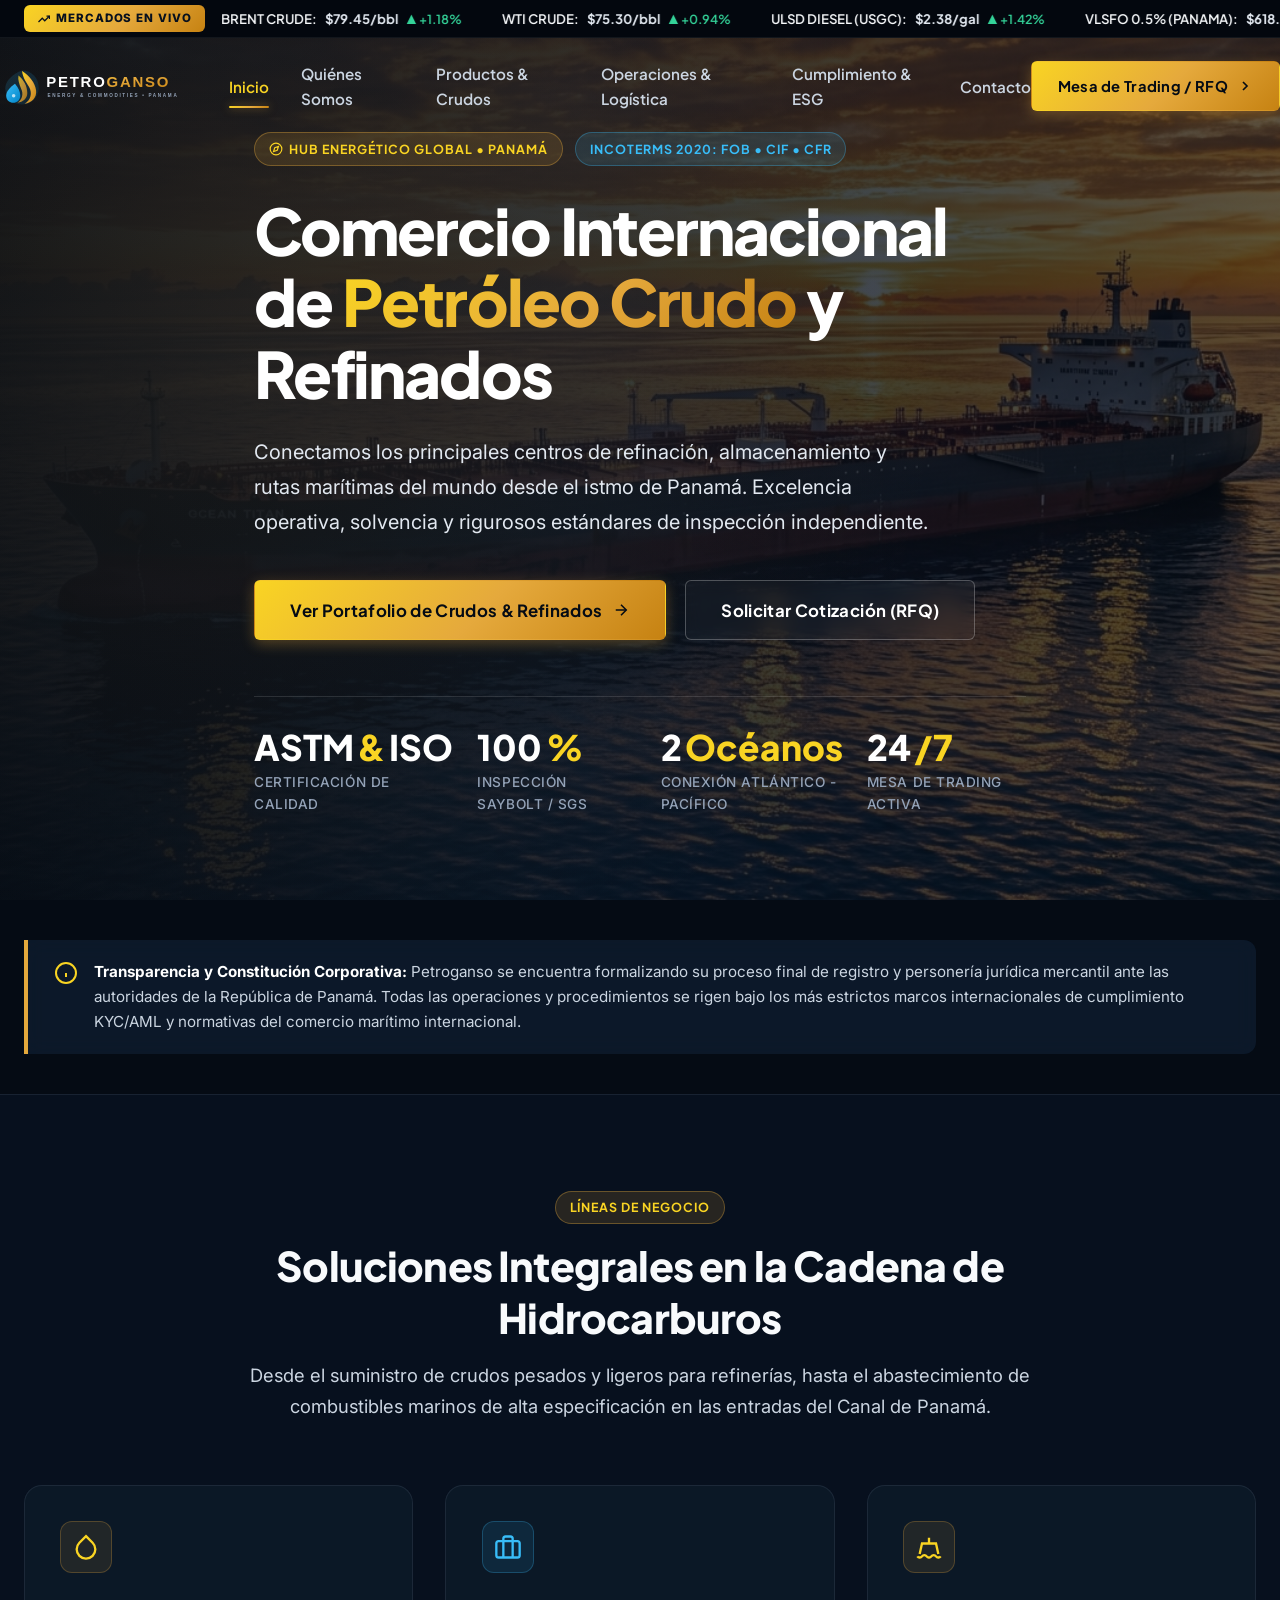
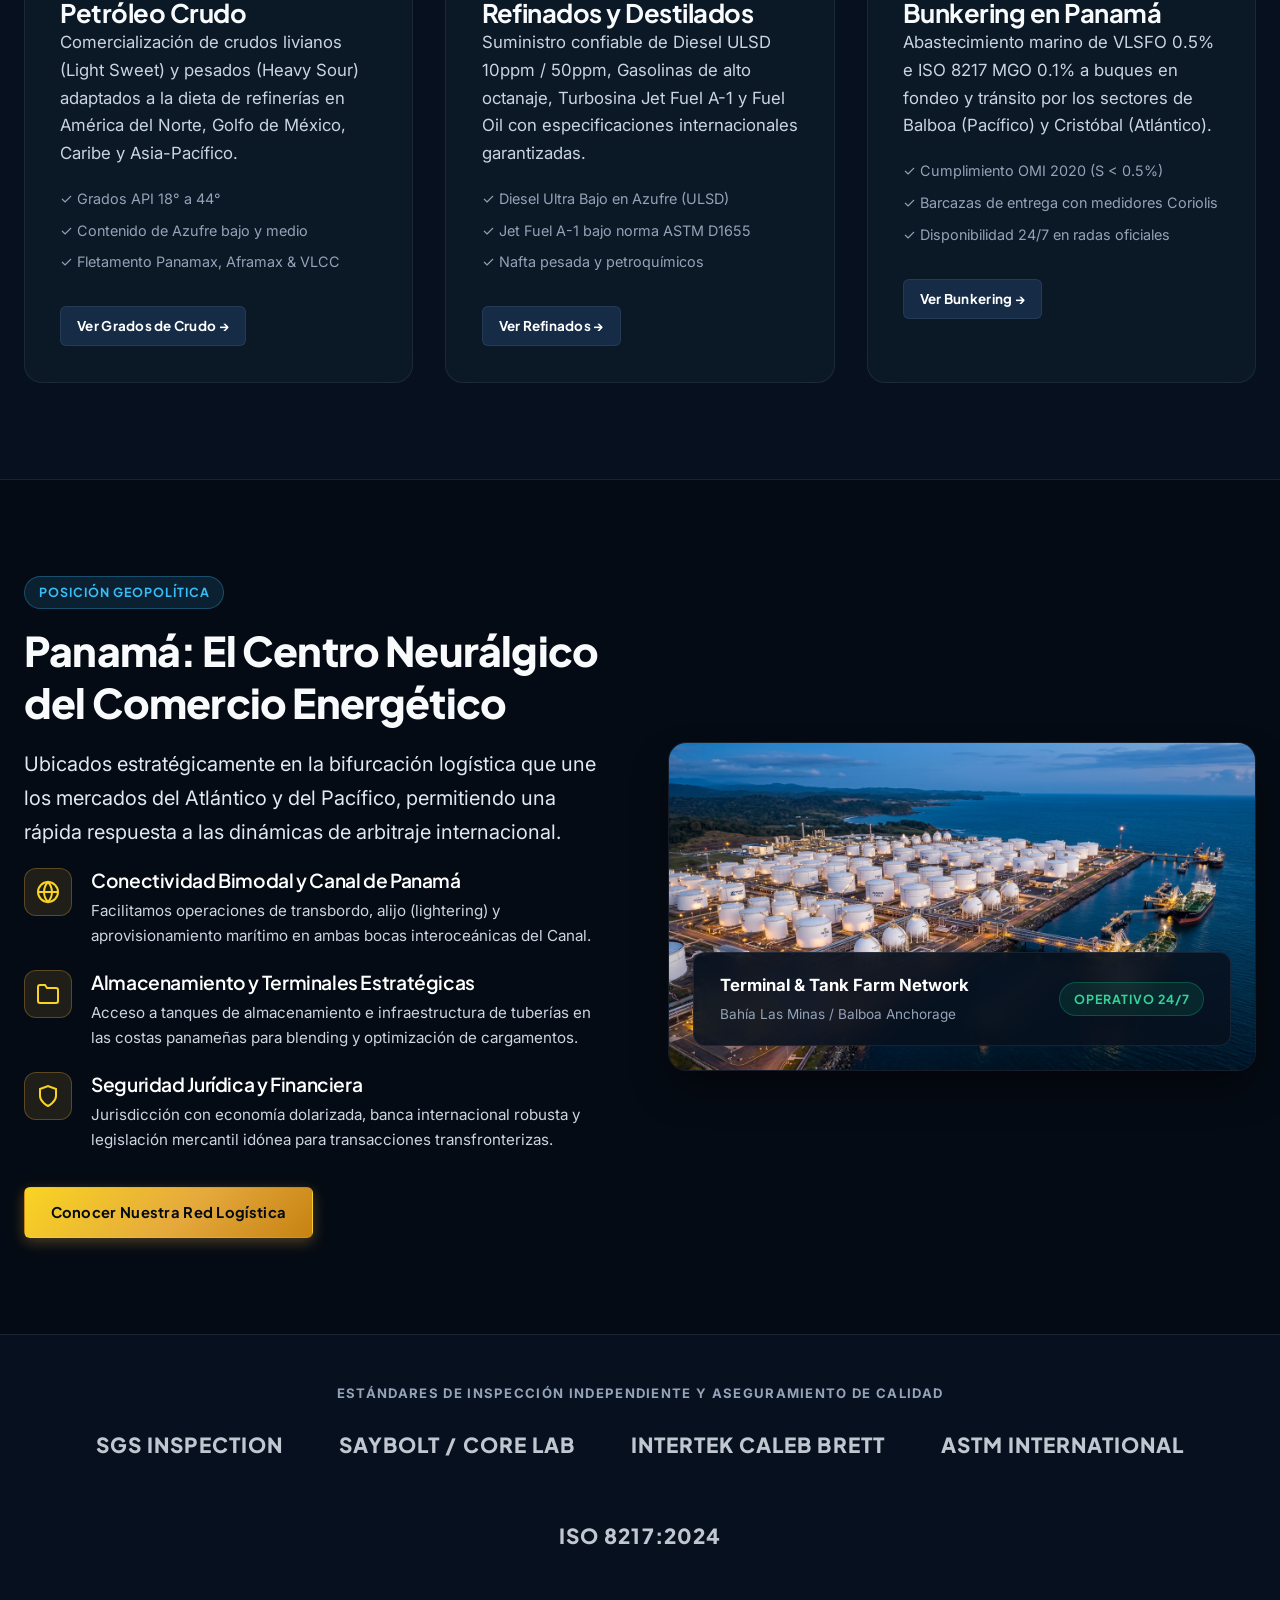
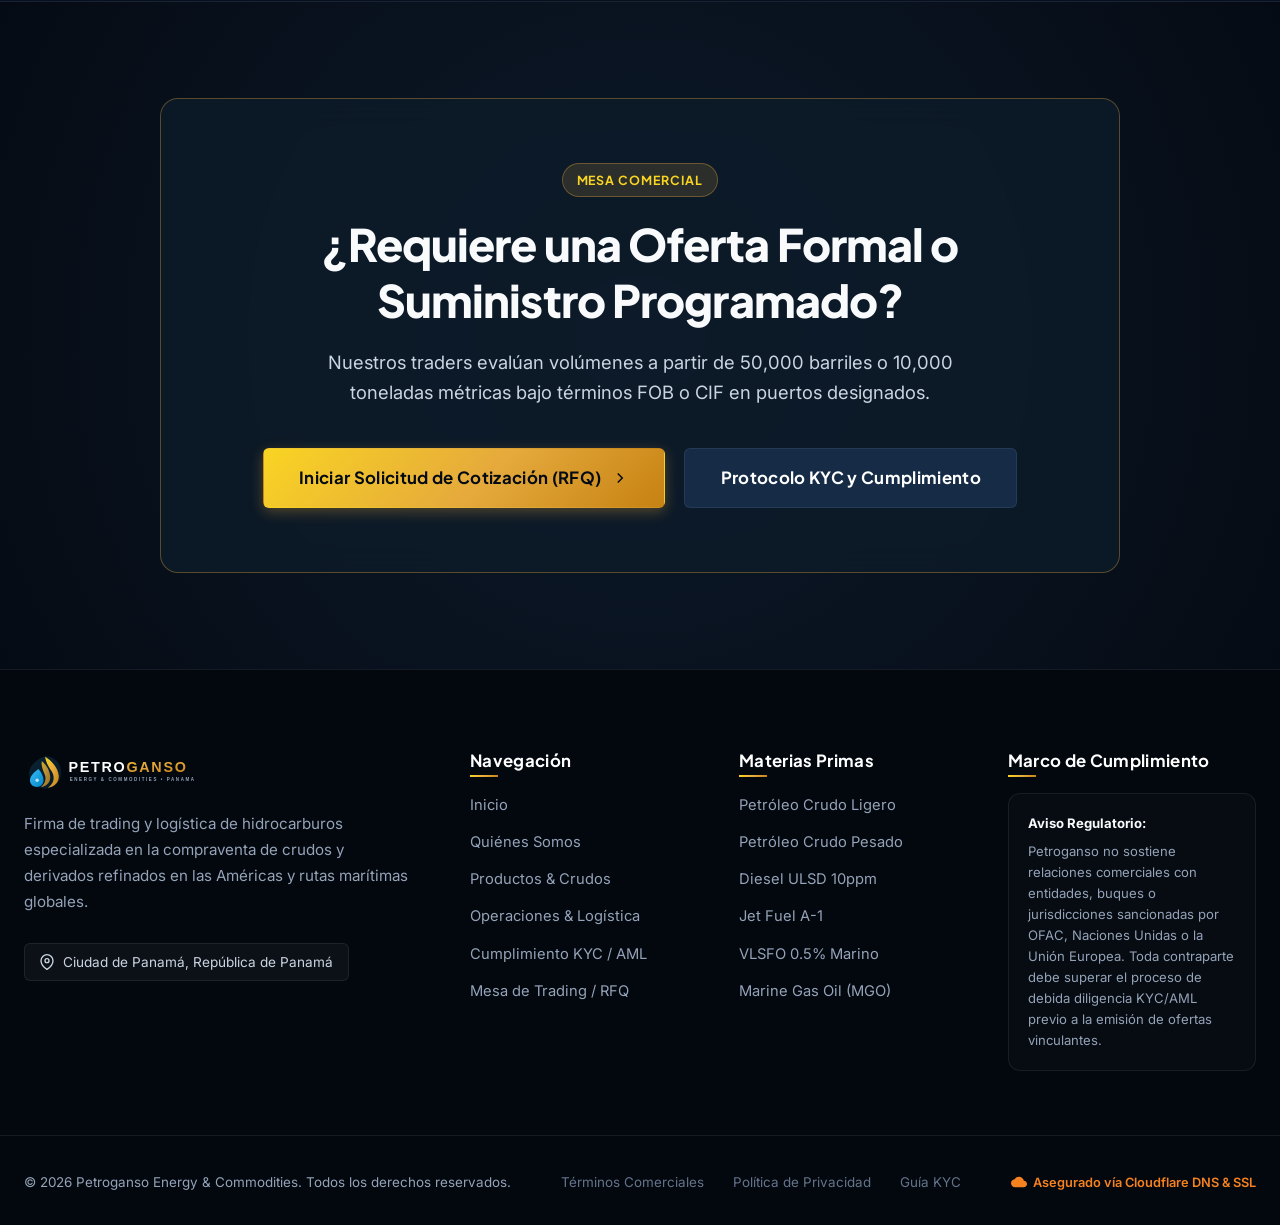
==== index.html @ b5b868a1 "initial commit" ====
<!DOCTYPE html>
<html lang="es">
<head>
  <meta charset="UTF-8">
  <meta name="viewport" content="width=device-width, initial-scale=1.0">
  <title>Petroganso | Comercialización de Crudo y Derivados del Petróleo • Panamá</title>
  <meta name="description" content="Petroganso es una firma de comercio y logística de hidrocarburos con sede en Ciudad de Panamá. Compra y venta de petróleo crudo, combustibles refinados y servicios de bunkering marítimo.">
  <link rel="icon" type="image/svg+xml" href="assets/images/favicon.svg">

  <!-- Core & Page Stylesheets -->
  <link rel="stylesheet" href="css/style.css">
  <link rel="stylesheet" href="css/pages.css">
</head>
<body>

  <!-- =========================================================================
       HEADER & NAVIGATION
       ========================================================================= -->
  <div class="header-wrapper">
    <!-- Live Financial / Energy Ticker Bar -->
    <div class="ticker-bar" aria-label="Indicadores de Mercado Energético">
      <div class="container ticker-wrap">
        <div class="ticker-label">
          <svg width="12" height="12" viewBox="0 0 24 24" fill="none" stroke="currentColor" stroke-width="2.5"><polyline points="23 6 13.5 15.5 8.5 10.5 1 18"></polyline><polyline points="17 6 23 6 23 12"></polyline></svg>
          MERCADOS EN VIVO
        </div>
        <div class="ticker-scroll">
          <!-- Dynamic JavaScript ticker items -->
        </div>
      </div>
    </div>

    <!-- Main Navigation Bar -->
    <header class="navbar container">
      <a href="index.html" class="brand-logo" aria-label="Petroganso Inicio">
        <img src="assets/images/logo.svg" alt="Petroganso Energy & Commodities" width="220" height="42">
      </a>

      <nav class="nav-menu" id="navMenu" aria-label="Navegación principal">
        <a href="index.html" class="nav-link active">Inicio</a>
        <a href="nosotros.html" class="nav-link">Quiénes Somos</a>
        <a href="productos.html" class="nav-link">Productos &amp; Crudos</a>
        <a href="operaciones.html" class="nav-link">Operaciones &amp; Logística</a>
        <a href="cumplimiento.html" class="nav-link">Cumplimiento &amp; ESG</a>
        <a href="contacto.html" class="nav-link">Contacto</a>
        <div class="mobile-cta" style="display:none;">
          <a href="contacto.html" class="btn btn-primary" style="width:100%;">Mesa de Trading / RFQ</a>
        </div>
      </nav>

      <div class="nav-actions">
        <a href="contacto.html" class="btn btn-primary" id="btnHeaderRfq">
          <span>Mesa de Trading / RFQ</span>
          <svg width="16" height="16" viewBox="0 0 24 24" fill="none" stroke="currentColor" stroke-width="2.5"><polyline points="9 18 15 12 9 6"></polyline></svg>
        </a>
      </div>

      <button class="mobile-toggle" id="mobileMenuToggle" aria-label="Abrir menú" aria-expanded="false">
        <svg viewBox="0 0 24 24" fill="none" stroke="currentColor" stroke-width="2"><line x1="3" y1="12" x2="21" y2="12"></line><line x1="3" y1="6" x2="21" y2="6"></line><line x1="3" y1="18" x2="21" y2="18"></line></svg>
      </button>
    </header>
  </div>

  <!-- =========================================================================
       HERO SECTION
       ========================================================================= -->
  <section class="hero-home" id="heroHome">
    <div class="hero-bg"></div>
    <div class="hero-overlay"></div>
    <div class="hero-overlay-radial"></div>

    <div class="container hero-content">
      <div class="hero-badge-wrap">
        <span class="badge badge-gold">
          <svg width="14" height="14" viewBox="0 0 24 24" fill="none" stroke="currentColor" stroke-width="2"><circle cx="12" cy="12" r="10"></circle><polygon points="16.24 7.76 14.12 14.12 7.76 16.24 9.88 9.88 16.24 7.76"></polygon></svg>
          Hub Energético Global • Panamá
        </span>
        <span class="badge badge-blue">Incoterms 2020: FOB • CIF • CFR</span>
      </div>

      <h1 class="hero-title">
        Comercio Internacional de <span class="text-gold">Petróleo Crudo</span> y Refinados
      </h1>

      <p class="hero-lead">
        Conectamos los principales centros de refinación, almacenamiento y rutas marítimas del mundo desde el istmo de Panamá. Excelencia operativa, solvencia y rigurosos estándares de inspección independiente.
      </p>

      <div class="hero-cta-group">
        <a href="productos.html" class="btn btn-primary btn-lg" id="btnExploreProducts">
          <span>Ver Portafolio de Crudos &amp; Refinados</span>
          <svg width="18" height="18" viewBox="0 0 24 24" fill="none" stroke="currentColor" stroke-width="2"><line x1="5" y1="12" x2="19" y2="12"></line><polyline points="12 5 19 12 12 19"></polyline></svg>
        </a>
        <a href="contacto.html" class="btn btn-outline btn-lg" id="btnOpenRfq">
          <span>Solicitar Cotización (RFQ)</span>
        </a>
      </div>

      <!-- Institutional Metrics -->
      <div class="hero-stats">
        <div class="stat-item">
          <div class="stat-number">ASTM <span class="accent">&amp;</span> ISO</div>
          <div class="stat-label">Certificación de Calidad</div>
        </div>
        <div class="stat-item">
          <div class="stat-number">100<span class="accent">%</span></div>
          <div class="stat-label">Inspección Saybolt / SGS</div>
        </div>
        <div class="stat-item">
          <div class="stat-number">2 <span class="accent">Océanos</span></div>
          <div class="stat-label">Conexión Atlántico - Pacífico</div>
        </div>
        <div class="stat-item">
          <div class="stat-number">24<span class="accent">/7</span></div>
          <div class="stat-label">Mesa de Trading Activa</div>
        </div>
      </div>
    </div>
  </section>

  <!-- =========================================================================
       CORPORATE CONSTITUTION STATUS NOTICE
       ========================================================================= -->
  <div class="container">
    <div class="notice-box" role="status">
      <svg viewBox="0 0 24 24" fill="none" stroke="currentColor" stroke-width="2"><circle cx="12" cy="12" r="10"></circle><line x1="12" y1="16" x2="12" y2="12"></line><line x1="12" y1="8" x2="12.01" y2="8"></line></svg>
      <div>
        <p><strong>Transparencia y Constitución Corporativa:</strong> Petroganso se encuentra formalizando su proceso final de registro y personería jurídica mercantil ante las autoridades de la República de Panamá. Todas las operaciones y procedimientos se rigen bajo los más estrictos marcos internacionales de cumplimiento KYC/AML y normativas del comercio marítimo internacional.</p>
      </div>
    </div>
  </div>

  <!-- =========================================================================
       CORE TRADING PILLARS
       ========================================================================= -->
  <section class="section section-darker" id="pilares">
    <div class="container">
      <div class="section-header">
        <span class="badge badge-gold">Líneas de Negocio</span>
        <h2>Soluciones Integrales en la Cadena de Hidrocarburos</h2>
        <p>Desde el suministro de crudos pesados y ligeros para refinerías, hasta el abastecimiento de combustibles marinos de alta especificación en las entradas del Canal de Panamá.</p>
      </div>

      <div class="grid-3">
        <!-- Card 1 -->
        <div class="glass-card">
          <div class="product-icon-wrap gold" style="margin-bottom:1.5rem;">
            <svg width="28" height="28" viewBox="0 0 24 24" fill="none" stroke="currentColor" stroke-width="2"><path d="M12 2.69l5.66 5.66a8 8 0 1 1-11.31 0z"></path></svg>
          </div>
          <h3>Petróleo Crudo</h3>
          <p>Comercialización de crudos livianos (Light Sweet) y pesados (Heavy Sour) adaptados a la dieta de refinerías en América del Norte, Golfo de México, Caribe y Asia-Pacífico.</p>
          <ul style="margin: 1.2rem 0; font-size:0.9rem; color:var(--text-muted); display:flex; flex-direction:column; gap:0.5rem;">
            <li>✓ Grados API 18° a 44°</li>
            <li>✓ Contenido de Azufre bajo y medio</li>
            <li>✓ Fletamento Panamax, Aframax &amp; VLCC</li>
          </ul>
          <a href="productos.html#crudo" class="btn btn-secondary btn-sm" style="margin-top:0.8rem;">Ver Grados de Crudo →</a>
        </div>

        <!-- Card 2 -->
        <div class="glass-card">
          <div class="product-icon-wrap" style="margin-bottom:1.5rem;">
            <svg width="28" height="28" viewBox="0 0 24 24" fill="none" stroke="currentColor" stroke-width="2"><rect x="2" y="7" width="20" height="14" rx="2" ry="2"></rect><path d="M16 21V5a2 2 0 0 0-2-2h-4a2 2 0 0 0-2 2v16"></path></svg>
          </div>
          <h3>Refinados y Destilados</h3>
          <p>Suministro confiable de Diesel ULSD 10ppm / 50ppm, Gasolinas de alto octanaje, Turbosina Jet Fuel A-1 y Fuel Oil con especificaciones internacionales garantizadas.</p>
          <ul style="margin: 1.2rem 0; font-size:0.9rem; color:var(--text-muted); display:flex; flex-direction:column; gap:0.5rem;">
            <li>✓ Diesel Ultra Bajo en Azufre (ULSD)</li>
            <li>✓ Jet Fuel A-1 bajo norma ASTM D1655</li>
            <li>✓ Nafta pesada y petroquímicos</li>
          </ul>
          <a href="productos.html#refinados" class="btn btn-secondary btn-sm" style="margin-top:0.8rem;">Ver Refinados →</a>
        </div>

        <!-- Card 3 -->
        <div class="glass-card">
          <div class="product-icon-wrap gold" style="margin-bottom:1.5rem;">
            <svg width="28" height="28" viewBox="0 0 24 24" fill="none" stroke="currentColor" stroke-width="2"><path d="M2 20a2.4 2.4 0 0 0 2 1 2.4 2.4 0 0 0 2-1 2.4 2.4 0 0 1 2-1 2.4 2.4 0 0 1 2 1 2.4 2.4 0 0 0 2 1 2.4 2.4 0 0 0 2-1 2.4 2.4 0 0 1 2-1 2.4 2.4 0 0 1 2 1 2.4 2.4 0 0 0 2 1 2.4 2.4 0 0 0 2-1"></path><path d="M4 18l2-9h12l2 9"></path><path d="M12 4v5"></path></svg>
          </div>
          <h3>Bunkering en Panamá</h3>
          <p>Abastecimiento marino de VLSFO 0.5% e ISO 8217 MGO 0.1% a buques en fondeo y tránsito por los sectores de Balboa (Pacífico) y Cristóbal (Atlántico).</p>
          <ul style="margin: 1.2rem 0; font-size:0.9rem; color:var(--text-muted); display:flex; flex-direction:column; gap:0.5rem;">
            <li>✓ Cumplimiento OMI 2020 (S &lt; 0.5%)</li>
            <li>✓ Barcazas de entrega con medidores Coriolis</li>
            <li>✓ Disponibilidad 24/7 en radas oficiales</li>
          </ul>
          <a href="productos.html#bunkering" class="btn btn-secondary btn-sm" style="margin-top:0.8rem;">Ver Bunkering →</a>
        </div>
      </div>
    </div>
  </section>

  <!-- =========================================================================
       STRATEGIC PANAMA HUB SECTION
       ========================================================================= -->
  <section class="section" id="hub-panama">
    <div class="container">
      <div class="grid-2" style="align-items:center; gap:3.5rem;">
        <div>
          <span class="badge badge-blue">Posición Geopolítica</span>
          <h2 style="margin: 1rem 0 1.2rem 0;">Panamá: El Centro Neurálgico del Comercio Energético</h2>
          <p class="lead">
            Ubicados estratégicamente en la bifurcación logística que une los mercados del Atlántico y del Pacífico, permitiendo una rápida respuesta a las dinámicas de arbitraje internacional.
          </p>

          <div class="hub-points">
            <div class="hub-point">
              <div class="hub-point-icon">
                <svg viewBox="0 0 24 24" fill="none" stroke="currentColor" stroke-width="2"><circle cx="12" cy="12" r="10"></circle><line x1="2" y1="12" x2="22" y2="12"></line><path d="M12 2a15.3 15.3 0 0 1 4 10 15.3 15.3 0 0 1-4 10 15.3 15.3 0 0 1-4-10 15.3 15.3 0 0 1 4-10z"></path></svg>
              </div>
              <div class="hub-point-text">
                <h4>Conectividad Bimodal y Canal de Panamá</h4>
                <p>Facilitamos operaciones de transbordo, alijo (lightering) y aprovisionamiento marítimo en ambas bocas interoceánicas del Canal.</p>
              </div>
            </div>

            <div class="hub-point">
              <div class="hub-point-icon">
                <svg viewBox="0 0 24 24" fill="none" stroke="currentColor" stroke-width="2"><path d="M22 19a2 2 0 0 1-2 2H4a2 2 0 0 1-2-2V5a2 2 0 0 1 2-2h5l2 3h9a2 2 0 0 1 2 2z"></path></svg>
              </div>
              <div class="hub-point-text">
                <h4>Almacenamiento y Terminales Estratégicas</h4>
                <p>Acceso a tanques de almacenamiento e infraestructura de tuberías en las costas panameñas para blending y optimización de cargamentos.</p>
              </div>
            </div>

            <div class="hub-point">
              <div class="hub-point-icon">
                <svg viewBox="0 0 24 24" fill="none" stroke="currentColor" stroke-width="2"><path d="M12 22s8-4 8-10V5l-8-3-8 3v7c0 6 8 10 8 10z"></path></svg>
              </div>
              <div class="hub-point-text">
                <h4>Seguridad Jurídica y Financiera</h4>
                <p>Jurisdicción con economía dolarizada, banca internacional robusta y legislación mercantil idónea para transacciones transfronterizas.</p>
              </div>
            </div>
          </div>

          <div style="margin-top: 2.2rem;">
            <a href="operaciones.html" class="btn btn-primary">Conocer Nuestra Red Logística</a>
          </div>
        </div>

        <!-- Visual Image Card -->
        <div class="hub-visual-card">
          <img src="assets/images/panama-terminal.jpg" alt="Terminal de almacenamiento de hidrocarburos en Panamá" width="600" height="400" loading="lazy">
          <div class="hub-badge-float">
            <div style="display:flex; justify-content:space-between; align-items:center;">
              <div>
                <strong style="color:#FFFFFF; font-size:1.05rem; display:block;">Terminal &amp; Tank Farm Network</strong>
                <span style="font-size:0.85rem; color:var(--text-muted);">Bahía Las Minas / Balboa Anchorage</span>
              </div>
              <span class="badge badge-emerald">Operativo 24/7</span>
            </div>
          </div>
        </div>
      </div>
    </div>
  </section>

  <!-- =========================================================================
       QUALITY & INSPECTION STANDARDS STRIP
       ========================================================================= -->
  <section class="section-darker" style="padding: 3rem 0;">
    <div class="container" style="text-align:center;">
      <span style="font-size:0.82rem; text-transform:uppercase; letter-spacing:0.1em; color:var(--text-muted); font-weight:700; display:block; margin-bottom:1.5rem;">
        ESTÁNDARES DE INSPECCIÓN INDEPENDIENTE Y ASEGURAMIENTO DE CALIDAD
      </span>
      <div style="display:flex; align-items:center; justify-content:center; gap:3.5rem; flex-wrap:wrap; opacity:0.85;">
        <span style="font-family:var(--font-heading); font-size:1.3rem; font-weight:800; color:#E2E8F0; letter-spacing:0.05em;">SGS INSPECTION</span>
        <span style="font-family:var(--font-heading); font-size:1.3rem; font-weight:800; color:#E2E8F0; letter-spacing:0.05em;">SAYBOLT / CORE LAB</span>
        <span style="font-family:var(--font-heading); font-size:1.3rem; font-weight:800; color:#E2E8F0; letter-spacing:0.05em;">INTERTEK CALEB BRETT</span>
        <span style="font-family:var(--font-heading); font-size:1.3rem; font-weight:800; color:#E2E8F0; letter-spacing:0.05em;">ASTM INTERNATIONAL</span>
        <span style="font-family:var(--font-heading); font-size:1.3rem; font-weight:800; color:#E2E8F0; letter-spacing:0.05em;">ISO 8217:2024</span>
      </div>
    </div>
  </section>

  <!-- =========================================================================
       CALL TO ACTION BANNER
       ========================================================================= -->
  <section class="section" style="background: radial-gradient(circle at 50% 50%, rgba(22, 44, 70, 0.45) 0%, rgba(5, 11, 20, 0.95) 100%);">
    <div class="container">
      <div class="glass-card" style="padding: 4rem 3rem; text-align:center; max-width:960px; margin:0 auto; border-color:var(--border-gold);">
        <span class="badge badge-gold" style="margin-bottom:1.2rem;">Mesa Comercial</span>
        <h2 style="font-size: clamp(2rem, 3.5vw, 2.8rem); margin-bottom: 1.2rem;">
          ¿Requiere una Oferta Formal o Suministro Programado?
        </h2>
        <p style="font-size: 1.15rem; max-width: 680px; margin: 0 auto 2.5rem auto;">
          Nuestros traders evalúan volúmenes a partir de 50,000 barriles o 10,000 toneladas métricas bajo términos FOB o CIF en puertos designados.
        </p>
        <div style="display:flex; justify-content:center; gap:1.2rem; flex-wrap:wrap;">
          <a href="contacto.html" class="btn btn-primary btn-lg" id="btnCtaBottom">
            <span>Iniciar Solicitud de Cotización (RFQ)</span>
            <svg width="18" height="18" viewBox="0 0 24 24" fill="none" stroke="currentColor" stroke-width="2"><polyline points="9 18 15 12 9 6"></polyline></svg>
          </a>
          <a href="cumplimiento.html" class="btn btn-secondary btn-lg">Protocolo KYC y Cumplimiento</a>
        </div>
      </div>
    </div>
  </section>

  <!-- =========================================================================
       INSTITUTIONAL FOOTER
       ========================================================================= -->
  <footer class="site-footer">
    <div class="container footer-top">
      <div class="footer-brand">
        <a href="index.html">
          <img src="assets/images/logo.svg" alt="Petroganso Logo" width="220" height="42">
        </a>
        <p>
          Firma de trading y logística de hidrocarburos especializada en la compraventa de crudos y derivados refinados en las Américas y rutas marítimas globales.
        </p>
        <div class="footer-location-tag">
          <svg width="16" height="16" viewBox="0 0 24 24" fill="none" stroke="currentColor" stroke-width="2"><path d="M21 10c0 7-9 13-9 13s-9-6-9-13a9 9 0 0 1 18 0z"></path><circle cx="12" cy="10" r="3"></circle></svg>
          <span>Ciudad de Panamá, República de Panamá</span>
        </div>
      </div>

      <div>
        <h4 class="footer-title">Navegación</h4>
        <ul class="footer-links">
          <li><a href="index.html">Inicio</a></li>
          <li><a href="nosotros.html">Quiénes Somos</a></li>
          <li><a href="productos.html">Productos &amp; Crudos</a></li>
          <li><a href="operaciones.html">Operaciones &amp; Logística</a></li>
          <li><a href="cumplimiento.html">Cumplimiento KYC / AML</a></li>
          <li><a href="contacto.html">Mesa de Trading / RFQ</a></li>
        </ul>
      </div>

      <div>
        <h4 class="footer-title">Materias Primas</h4>
        <ul class="footer-links">
          <li><a href="productos.html#crudo">Petróleo Crudo Ligero</a></li>
          <li><a href="productos.html#crudo">Petróleo Crudo Pesado</a></li>
          <li><a href="productos.html#refinados">Diesel ULSD 10ppm</a></li>
          <li><a href="productos.html#refinados">Jet Fuel A-1</a></li>
          <li><a href="productos.html#bunkering">VLSFO 0.5% Marino</a></li>
          <li><a href="productos.html#bunkering">Marine Gas Oil (MGO)</a></li>
        </ul>
      </div>

      <div>
        <h4 class="footer-title">Marco de Cumplimiento</h4>
        <div class="footer-compliance-box">
          <strong>Aviso Regulatorio:</strong>
          Petroganso no sostiene relaciones comerciales con entidades, buques o jurisdicciones sancionadas por OFAC, Naciones Unidas o la Unión Europea. Toda contraparte debe superar el proceso de debida diligencia KYC/AML previo a la emisión de ofertas vinculantes.
        </div>
      </div>
    </div>

    <div class="container footer-bottom">
      <div>
        &copy; 2026 Petroganso Energy &amp; Commodities. Todos los derechos reservados.
      </div>
      <div class="footer-bottom-links">
        <a href="cumplimiento.html#terminos">Términos Comerciales</a>
        <a href="cumplimiento.html#privacidad">Política de Privacidad</a>
        <a href="cumplimiento.html#kyc">Guía KYC</a>
      </div>
      <div class="cloudflare-badge">
        <svg width="16" height="16" viewBox="0 0 24 24" fill="currentColor"><path d="M19.35 10.04C18.67 6.59 15.64 4 12 4 9.11 4 6.6 5.64 5.35 8.04 2.34 8.36 0 10.91 0 14c0 3.31 2.69 6 6 6h13c2.76 0 5-2.24 5-5 0-2.64-2.05-4.78-4.65-4.96z"/></svg>
        <span>Asegurado vía Cloudflare DNS &amp; SSL</span>
      </div>
    </div>
  </footer>

  <!-- Scripts -->
  <script src="js/main.js"></script>
</body>
</html>
---- css/style.css ----
/* ==========================================================================
   PETROGANSO ENERGY & COMMODITIES - DESIGN SYSTEM
   Modern, Institutional Energy Trading Stylesheet
   ========================================================================== */

@import url('https://fonts.googleapis.com/css2?family=Inter:wght@300;400;500;600;700&family=Plus+Jakarta+Sans:wght@500;600;700;800;900&display=swap');

:root {
  /* Colors */
  --bg-deep: #050B14;
  --bg-primary: #07101E;
  --bg-secondary: #0D1B2A;
  --bg-surface: #112238;
  --bg-surface-elevated: #162C46;
  --bg-card: rgba(13, 27, 42, 0.78);
  --bg-card-hover: rgba(22, 44, 70, 0.85);

  --border-subtle: rgba(148, 163, 184, 0.12);
  --border-focus: rgba(229, 169, 60, 0.5);
  --border-gold: rgba(229, 169, 60, 0.35);

  /* Brand Accents */
  --gold-300: #FDE047;
  --gold-400: #F9D423;
  --gold-500: #E5A93C;
  --gold-600: #C68212;
  --gold-gradient: linear-gradient(135deg, #F9D423 0%, #E5A93C 55%, #C68212 100%);
  --gold-gradient-hover: linear-gradient(135deg, #FDE047 0%, #F59E0B 55%, #D97706 100%);

  --blue-400: #38BDF8;
  --blue-500: #0EA5E9;
  --blue-600: #0284C7;
  --blue-glow: rgba(56, 189, 248, 0.18);

  --emerald-400: #34D399;
  --emerald-500: #10B981;
  --rose-400: #FB7185;
  --rose-500: #F43F5E;

  /* Typography */
  --text-primary: #F8FAFC;
  --text-secondary: #CBD5E1;
  --text-muted: #94A3B8;
  --text-dim: #64748B;

  --font-heading: 'Plus Jakarta Sans', system-ui, -apple-system, sans-serif;
  --font-body: 'Inter', system-ui, -apple-system, sans-serif;

  /* Layout */
  --container-max: 1280px;
  --radius-sm: 6px;
  --radius-md: 12px;
  --radius-lg: 18px;
  --radius-xl: 24px;
  --radius-full: 9999px;

  /* Shadows */
  --shadow-sm: 0 2px 8px rgba(0, 0, 0, 0.3);
  --shadow-md: 0 10px 25px -5px rgba(0, 0, 0, 0.45);
  --shadow-lg: 0 20px 40px -10px rgba(0, 0, 0, 0.6);
  --shadow-gold: 0 0 25px rgba(229, 169, 60, 0.28);
  --shadow-blue: 0 0 25px rgba(56, 189, 248, 0.2);

  /* Transitions */
  --transition-fast: 0.2s cubic-bezier(0.4, 0, 0.2, 1);
  --transition-normal: 0.3s cubic-bezier(0.4, 0, 0.2, 1);
  --transition-slow: 0.5s cubic-bezier(0.4, 0, 0.2, 1);
}

/* Base Reset */
*, *::before, *::after {
  box-sizing: border-box;
  margin: 0;
  padding: 0;
}

html {
  font-size: 16px;
  scroll-behavior: smooth;
  color-scheme: dark;
}

body {
  font-family: var(--font-body);
  background-color: var(--bg-deep);
  color: var(--text-primary);
  line-height: 1.65;
  overflow-x: hidden;
  -webkit-font-smoothing: antialiased;
  -moz-osx-font-smoothing: grayscale;
}

/* Selection */
::selection {
  background: var(--gold-500);
  color: #07101E;
}

/* Typography Helpers */
h1, h2, h3, h4, h5, h6 {
  font-family: var(--font-heading);
  color: var(--text-primary);
  font-weight: 700;
  line-height: 1.25;
  letter-spacing: -0.02em;
}

h1 { font-size: clamp(2.4rem, 4.5vw, 3.8rem); font-weight: 800; }
h2 { font-size: clamp(1.8rem, 3.2vw, 2.6rem); font-weight: 800; }
h3 { font-size: clamp(1.3rem, 2vw, 1.65rem); font-weight: 700; }
h4 { font-size: 1.2rem; font-weight: 600; }

p {
  color: var(--text-secondary);
  font-size: 1.05rem;
  margin-bottom: 1.2rem;
}

p.lead {
  font-size: 1.25rem;
  font-weight: 400;
  color: #E2E8F0;
  line-height: 1.7;
}

a {
  color: var(--gold-400);
  text-decoration: none;
  transition: color var(--transition-fast);
}

a:hover {
  color: var(--gold-300);
}

img {
  max-width: 100%;
  height: auto;
  display: block;
}

ul {
  list-style: none;
}

/* Layout Containers */
.container {
  width: 100%;
  max-width: var(--container-max);
  margin-left: auto;
  margin-right: auto;
  padding-left: 1.5rem;
  padding-right: 1.5rem;
}

.section {
  padding: 6rem 0;
  position: relative;
}

.section-darker {
  background-color: var(--bg-primary);
  border-top: 1px solid var(--border-subtle);
  border-bottom: 1px solid var(--border-subtle);
}

/* Header & Navigation */
.header-wrapper {
  position: fixed;
  top: 0;
  left: 0;
  width: 100%;
  z-index: 1000;
  transition: all var(--transition-normal);
}

.header-scrolled {
  background: rgba(7, 16, 30, 0.92);
  backdrop-filter: blur(14px);
  -webkit-backdrop-filter: blur(14px);
  border-bottom: 1px solid var(--border-subtle);
  box-shadow: 0 4px 20px rgba(0, 0, 0, 0.4);
}

/* Top Market Ticker Bar */
.ticker-bar {
  background: #03070E;
  border-bottom: 1px solid rgba(255, 255, 255, 0.06);
  font-size: 0.82rem;
  color: var(--text-muted);
  overflow: hidden;
  height: 38px;
  display: flex;
  align-items: center;
}

.ticker-wrap {
  display: flex;
  align-items: center;
  width: 100%;
}

.ticker-label {
  background: var(--gold-gradient);
  color: #07101E;
  font-weight: 800;
  font-size: 0.72rem;
  letter-spacing: 0.08em;
  padding: 0.25rem 0.85rem;
  border-radius: var(--radius-sm);
  text-transform: uppercase;
  white-space: nowrap;
  display: flex;
  align-items: center;
  gap: 0.4rem;
  z-index: 2;
  margin-right: 1rem;
}

.ticker-scroll {
  display: flex;
  gap: 2.5rem;
  white-space: nowrap;
  animation: ticker-slide 32s linear infinite;
  will-change: transform;
}

.ticker-scroll:hover {
  animation-play-state: paused;
}

.ticker-item {
  display: inline-flex;
  align-items: center;
  gap: 0.5rem;
  font-family: var(--font-heading);
}

.ticker-item .symbol {
  color: var(--text-primary);
  font-weight: 600;
}

.ticker-item .price {
  color: #E2E8F0;
  font-weight: 700;
}

.ticker-item .change-up {
  color: var(--emerald-400);
  font-size: 0.78rem;
  font-weight: 600;
}

.ticker-item .change-down {
  color: var(--rose-400);
  font-size: 0.78rem;
  font-weight: 600;
}

@keyframes ticker-slide {
  0% { transform: translateX(0); }
  100% { transform: translateX(-50%); }
}

/* Main Navbar */
.navbar {
  display: flex;
  align-items: center;
  justify-content: space-between;
  padding: 1.1rem 0;
  transition: padding var(--transition-fast);
}

.header-scrolled .navbar {
  padding: 0.75rem 0;
}

.brand-logo {
  display: flex;
  align-items: center;
  gap: 0.75rem;
}

.brand-logo img {
  height: 48px;
  width: auto;
  transition: transform var(--transition-fast);
}

.brand-logo:hover img {
  transform: scale(1.02);
}

.nav-menu {
  display: flex;
  align-items: center;
  gap: 2rem;
}

.nav-link {
  font-family: var(--font-heading);
  font-size: 0.95rem;
  font-weight: 600;
  color: var(--text-secondary);
  position: relative;
  padding: 0.35rem 0;
  transition: color var(--transition-fast);
}

.nav-link:hover {
  color: #FFFFFF;
}

.nav-link.active {
  color: var(--gold-400);
}

.nav-link.active::after {
  content: '';
  position: absolute;
  bottom: -4px;
  left: 0;
  width: 100%;
  height: 2px;
  background: var(--gold-gradient);
  border-radius: 2px;
  box-shadow: 0 0 8px rgba(229, 169, 60, 0.6);
}

.nav-actions {
  display: flex;
  align-items: center;
  gap: 1rem;
}

/* Mobile Toggle */
.mobile-toggle {
  display: none;
  background: transparent;
  border: none;
  cursor: pointer;
  padding: 0.5rem;
  color: #FFFFFF;
}

.mobile-toggle svg {
  width: 28px;
  height: 28px;
}

/* Buttons */
.btn {
  display: inline-flex;
  align-items: center;
  justify-content: center;
  gap: 0.6rem;
  font-family: var(--font-heading);
  font-size: 0.92rem;
  font-weight: 700;
  letter-spacing: 0.02em;
  padding: 0.75rem 1.6rem;
  border-radius: var(--radius-sm);
  border: 1px solid transparent;
  cursor: pointer;
  transition: all var(--transition-fast);
  white-space: nowrap;
  text-decoration: none;
}

.btn-primary {
  background: var(--gold-gradient);
  color: #050B14;
  box-shadow: 0 4px 14px rgba(229, 169, 60, 0.32);
}

.btn-primary:hover {
  background: var(--gold-gradient-hover);
  color: #020617;
  transform: translateY(-2px);
  box-shadow: 0 6px 22px rgba(229, 169, 60, 0.45);
}

.btn-secondary {
  background: var(--bg-surface-elevated);
  color: #FFFFFF;
  border-color: var(--border-subtle);
}

.btn-secondary:hover {
  background: #1C385A;
  border-color: rgba(255, 255, 255, 0.2);
  color: #FFFFFF;
  transform: translateY(-2px);
}

.btn-outline {
  background: rgba(255, 255, 255, 0.03);
  color: #FFFFFF;
  border-color: rgba(255, 255, 255, 0.25);
  backdrop-filter: blur(8px);
}

.btn-outline:hover {
  background: rgba(255, 255, 255, 0.1);
  border-color: #FFFFFF;
  color: #FFFFFF;
  transform: translateY(-2px);
}

.btn-sm {
  padding: 0.5rem 1rem;
  font-size: 0.84rem;
}

.btn-lg {
  padding: 0.95rem 2.2rem;
  font-size: 1.05rem;
}

/* Badges & Indicators */
.badge {
  display: inline-flex;
  align-items: center;
  gap: 0.4rem;
  font-family: var(--font-heading);
  font-size: 0.78rem;
  font-weight: 700;
  text-transform: uppercase;
  letter-spacing: 0.08em;
  padding: 0.35rem 0.85rem;
  border-radius: var(--radius-full);
}

.badge-gold {
  background: rgba(229, 169, 60, 0.14);
  color: var(--gold-400);
  border: 1px solid rgba(229, 169, 60, 0.35);
}

.badge-blue {
  background: rgba(56, 189, 248, 0.12);
  color: var(--blue-400);
  border: 1px solid rgba(56, 189, 248, 0.3);
}

.badge-emerald {
  background: rgba(16, 185, 129, 0.12);
  color: var(--emerald-400);
  border: 1px solid rgba(16, 185, 129, 0.3);
}

/* Section Headers */
.section-header {
  text-align: center;
  max-width: 780px;
  margin: 0 auto 4rem auto;
}

.section-header .badge {
  margin-bottom: 1rem;
}

.section-header h2 {
  margin-bottom: 1.1rem;
}

.section-header p {
  font-size: 1.15rem;
  color: var(--text-secondary);
}

/* Glass Cards */
.glass-card {
  background: var(--bg-card);
  backdrop-filter: blur(16px);
  -webkit-backdrop-filter: blur(16px);
  border: 1px solid var(--border-subtle);
  border-radius: var(--radius-lg);
  padding: 2.2rem;
  transition: all var(--transition-normal);
  position: relative;
  overflow: hidden;
}

.glass-card::before {
  content: '';
  position: absolute;
  top: 0;
  left: 0;
  right: 0;
  height: 2px;
  background: linear-gradient(90deg, transparent, rgba(229, 169, 60, 0.4), transparent);
  opacity: 0;
  transition: opacity var(--transition-normal);
}

.glass-card:hover {
  background: var(--bg-card-hover);
  border-color: rgba(229, 169, 60, 0.28);
  transform: translateY(-5px);
  box-shadow: var(--shadow-lg), 0 0 25px rgba(229, 169, 60, 0.08);
}

.glass-card:hover::before {
  opacity: 1;
}

/* Grid Layouts */
.grid-2 {
  display: grid;
  grid-template-columns: repeat(2, 1fr);
  gap: 2rem;
}

.grid-3 {
  display: grid;
  grid-template-columns: repeat(3, 1fr);
  gap: 2rem;
}

.grid-4 {
  display: grid;
  grid-template-columns: repeat(4, 1fr);
  gap: 1.5rem;
}

/* Inner Page Hero Banners */
.inner-hero {
  padding-top: 10.5rem;
  padding-bottom: 5rem;
  background: radial-gradient(circle at 50% 20%, rgba(22, 44, 70, 0.6) 0%, rgba(7, 16, 30, 0.95) 75%),
              url('../assets/images/hero-tanker.jpg') center/cover no-repeat;
  position: relative;
  border-bottom: 1px solid var(--border-subtle);
}

.inner-hero::after {
  content: '';
  position: absolute;
  inset: 0;
  background: linear-gradient(180deg, rgba(7, 16, 30, 0.8) 0%, rgba(5, 11, 20, 0.95) 100%);
  z-index: 1;
}

.inner-hero .container {
  position: relative;
  z-index: 2;
}

.breadcrumb {
  display: flex;
  align-items: center;
  gap: 0.6rem;
  font-size: 0.85rem;
  color: var(--text-muted);
  margin-bottom: 1.2rem;
  font-family: var(--font-heading);
}

.breadcrumb a {
  color: var(--text-muted);
}

.breadcrumb a:hover {
  color: var(--gold-400);
}

.breadcrumb .sep {
  opacity: 0.4;
}

.breadcrumb .current {
  color: var(--gold-400);
  font-weight: 600;
}

/* Corporate Notice Banner (Legal Status / Constitution transparency) */
.notice-box {
  background: rgba(17, 34, 56, 0.6);
  border-left: 4px solid var(--gold-500);
  border-radius: 0 var(--radius-md) var(--radius-md) 0;
  padding: 1.2rem 1.6rem;
  display: flex;
  align-items: flex-start;
  gap: 1rem;
  margin: 2.5rem 0;
  backdrop-filter: blur(10px);
}

.notice-box svg {
  width: 24px;
  height: 24px;
  color: var(--gold-400);
  flex-shrink: 0;
  margin-top: 2px;
}

.notice-box p {
  margin: 0;
  font-size: 0.95rem;
  color: var(--text-secondary);
}

.notice-box strong {
  color: #FFFFFF;
}

/* Footer */
.site-footer {
  background-color: #03070E;
  border-top: 1px solid var(--border-subtle);
  padding: 5rem 0 2rem 0;
  color: var(--text-muted);
  font-size: 0.92rem;
  position: relative;
}

.footer-top {
  display: grid;
  grid-template-columns: 2.2fr 1.2fr 1.2fr 1.4fr;
  gap: 3.5rem;
  padding-bottom: 4rem;
  border-bottom: 1px solid rgba(255, 255, 255, 0.08);
}

.footer-brand p {
  font-size: 0.95rem;
  margin: 1.2rem 0 1.8rem 0;
  color: var(--text-muted);
  line-height: 1.7;
}

.footer-location-tag {
  display: inline-flex;
  align-items: center;
  gap: 0.5rem;
  padding: 0.4rem 0.9rem;
  background: rgba(255, 255, 255, 0.04);
  border: 1px solid var(--border-subtle);
  border-radius: var(--radius-sm);
  font-size: 0.85rem;
  color: var(--text-secondary);
}

.footer-title {
  font-family: var(--font-heading);
  font-size: 1.05rem;
  font-weight: 700;
  color: #FFFFFF;
  margin-bottom: 1.4rem;
  letter-spacing: 0.02em;
  position: relative;
  display: inline-block;
}

.footer-title::after {
  content: '';
  position: absolute;
  bottom: -6px;
  left: 0;
  width: 28px;
  height: 2px;
  background: var(--gold-gradient);
}

.footer-links li {
  margin-bottom: 0.8rem;
}

.footer-links a {
  color: var(--text-muted);
  transition: all var(--transition-fast);
  display: inline-flex;
  align-items: center;
  gap: 0.4rem;
}

.footer-links a:hover {
  color: var(--gold-400);
  transform: translateX(4px);
}

.footer-compliance-box {
  background: rgba(255, 255, 255, 0.02);
  border: 1px solid var(--border-subtle);
  border-radius: var(--radius-md);
  padding: 1.2rem;
  font-size: 0.82rem;
  line-height: 1.6;
}

.footer-compliance-box strong {
  color: var(--text-primary);
  display: block;
  margin-bottom: 0.4rem;
}

.footer-bottom {
  padding-top: 2.2rem;
  display: flex;
  align-items: center;
  justify-content: space-between;
  flex-wrap: wrap;
  gap: 1.5rem;
  font-size: 0.84rem;
}

.footer-bottom-links {
  display: flex;
  gap: 1.8rem;
}

.footer-bottom-links a {
  color: var(--text-dim);
}

.footer-bottom-links a:hover {
  color: var(--gold-400);
}

.cloudflare-badge {
  display: inline-flex;
  align-items: center;
  gap: 0.4rem;
  color: #F6821F;
  font-weight: 600;
  font-size: 0.8rem;
}

/* Responsive Media Queries */
@media (max-width: 1024px) {
  .footer-top {
    grid-template-columns: repeat(2, 1fr);
    gap: 3rem;
  }
  .grid-4 {
    grid-template-columns: repeat(2, 1fr);
  }
}

@media (max-width: 860px) {
  .mobile-toggle {
    display: block;
  }

  .nav-menu {
    position: fixed;
    top: 0;
    right: -100%;
    width: 85%;
    max-width: 380px;
    height: 100vh;
    background: #07101E;
    flex-direction: column;
    align-items: flex-start;
    padding: 6rem 2.5rem 3rem 2.5rem;
    box-shadow: -10px 0 30px rgba(0, 0, 0, 0.8);
    transition: right var(--transition-normal);
    z-index: 1050;
    overflow-y: auto;
    border-left: 1px solid var(--border-subtle);
  }

  .nav-menu.open {
    right: 0;
  }

  .nav-menu .nav-link {
    font-size: 1.15rem;
    width: 100%;
    padding: 0.8rem 0;
    border-bottom: 1px solid rgba(255, 255, 255, 0.05);
  }

  .nav-actions {
    display: none;
  }

  .nav-menu .mobile-cta {
    display: block;
    width: 100%;
    margin-top: 2rem;
  }

  .grid-3, .grid-2 {
    grid-template-columns: 1fr;
  }

  .footer-top {
    grid-template-columns: 1fr;
    gap: 2.5rem;
  }

  .footer-bottom {
    flex-direction: column;
    text-align: center;
    justify-content: center;
  }
}
---- css/pages.css ----
/* ==========================================================================
   PETROGANSO - PAGE SPECIFIC STYLES & INTERACTIVE MODULES
   ========================================================================== */

/* --------------------------------------------------------------------------
   HOME HERO SECTION
   -------------------------------------------------------------------------- */
.hero-home {
  position: relative;
  min-height: 100vh;
  display: flex;
  align-items: center;
  padding-top: 8rem;
  padding-bottom: 5rem;
  overflow: hidden;
  background: #050B14;
}

.hero-bg {
  position: absolute;
  inset: 0;
  background: url('../assets/images/hero-tanker.jpg') center center / cover no-repeat;
  transform: scale(1.04);
  transition: transform 12s ease-out;
  z-index: 1;
}

.hero-home:hover .hero-bg {
  transform: scale(1.0);
}

.hero-overlay {
  position: absolute;
  inset: 0;
  background: linear-gradient(
    90deg,
    rgba(5, 11, 20, 0.96) 0%,
    rgba(7, 16, 30, 0.85) 45%,
    rgba(5, 11, 20, 0.65) 100%
  );
  z-index: 2;
}

.hero-overlay-radial {
  position: absolute;
  inset: 0;
  background: radial-gradient(circle at 20% 40%, rgba(229, 169, 60, 0.08) 0%, transparent 60%);
  z-index: 2;
  pointer-events: none;
}

.hero-content {
  position: relative;
  z-index: 3;
  max-width: 820px;
}

.hero-badge-wrap {
  display: flex;
  align-items: center;
  gap: 0.8rem;
  margin-bottom: 1.8rem;
  flex-wrap: wrap;
}

.hero-title {
  font-size: clamp(2.6rem, 5vw, 4.2rem);
  font-weight: 800;
  line-height: 1.12;
  letter-spacing: -0.03em;
  margin-bottom: 1.6rem;
  color: #FFFFFF;
}

.hero-title .text-gold {
  background: var(--gold-gradient);
  -webkit-background-clip: text;
  -webkit-text-fill-color: transparent;
  display: inline-block;
}

.hero-lead {
  font-size: 1.25rem;
  color: #E2E8F0;
  line-height: 1.75;
  margin-bottom: 2.5rem;
  max-width: 680px;
}

.hero-cta-group {
  display: flex;
  align-items: center;
  gap: 1.2rem;
  flex-wrap: wrap;
  margin-bottom: 3.5rem;
}

/* Floating stats strip at hero bottom */
.hero-stats {
  display: grid;
  grid-template-columns: repeat(4, 1fr);
  gap: 1.5rem;
  padding-top: 2rem;
  border-top: 1px solid rgba(255, 255, 255, 0.12);
}

.stat-item .stat-number {
  font-family: var(--font-heading);
  font-size: 2.2rem;
  font-weight: 800;
  color: #FFFFFF;
  line-height: 1;
  margin-bottom: 0.4rem;
  display: flex;
  align-items: center;
  gap: 0.2rem;
}

.stat-item .stat-number .accent {
  color: var(--gold-400);
}

.stat-item .stat-label {
  font-size: 0.85rem;
  color: var(--text-muted);
  font-weight: 500;
  text-transform: uppercase;
  letter-spacing: 0.04em;
}

/* --------------------------------------------------------------------------
   STRATEGIC ADVANTAGE / PANAMA HUB
   -------------------------------------------------------------------------- */
.hub-visual-card {
  position: relative;
  border-radius: var(--radius-lg);
  overflow: hidden;
  box-shadow: var(--shadow-lg);
  border: 1px solid var(--border-subtle);
}

.hub-visual-card img {
  width: 100%;
  height: 100%;
  object-fit: cover;
  transition: transform var(--transition-slow);
}

.hub-visual-card:hover img {
  transform: scale(1.04);
}

.hub-badge-float {
  position: absolute;
  bottom: 1.5rem;
  left: 1.5rem;
  right: 1.5rem;
  background: rgba(7, 16, 30, 0.88);
  backdrop-filter: blur(12px);
  padding: 1.2rem 1.6rem;
  border-radius: var(--radius-md);
  border: 1px solid var(--border-subtle);
}

.hub-points {
  display: flex;
  flex-direction: column;
  gap: 1.4rem;
}

.hub-point {
  display: flex;
  gap: 1.2rem;
}

.hub-point-icon {
  width: 48px;
  height: 48px;
  border-radius: var(--radius-md);
  background: rgba(229, 169, 60, 0.12);
  border: 1px solid rgba(229, 169, 60, 0.3);
  display: flex;
  align-items: center;
  justify-content: center;
  color: var(--gold-400);
  flex-shrink: 0;
}

.hub-point-icon svg {
  width: 24px;
  height: 24px;
}

.hub-point-text h4 {
  color: #FFFFFF;
  margin-bottom: 0.35rem;
}

.hub-point-text p {
  font-size: 0.95rem;
  margin: 0;
  color: var(--text-secondary);
}

/* --------------------------------------------------------------------------
   PRODUCT TABS & TECHNICAL CARDS
   -------------------------------------------------------------------------- */
.product-tabs {
  display: flex;
  justify-content: center;
  gap: 0.8rem;
  margin-bottom: 3.5rem;
  flex-wrap: wrap;
}

.tab-btn {
  background: var(--bg-surface);
  border: 1px solid var(--border-subtle);
  color: var(--text-secondary);
  font-family: var(--font-heading);
  font-size: 0.92rem;
  font-weight: 600;
  padding: 0.75rem 1.6rem;
  border-radius: var(--radius-full);
  cursor: pointer;
  transition: all var(--transition-fast);
}

.tab-btn:hover {
  border-color: rgba(229, 169, 60, 0.4);
  color: #FFFFFF;
}

.tab-btn.active {
  background: var(--gold-gradient);
  color: #07101E;
  border-color: transparent;
  font-weight: 700;
  box-shadow: 0 4px 16px rgba(229, 169, 60, 0.3);
}

.product-card {
  display: flex;
  flex-direction: column;
  height: 100%;
}

.product-card-header {
  display: flex;
  align-items: flex-start;
  justify-content: space-between;
  margin-bottom: 1.2rem;
}

.product-icon-wrap {
  width: 52px;
  height: 52px;
  border-radius: var(--radius-md);
  background: rgba(56, 189, 248, 0.1);
  border: 1px solid rgba(56, 189, 248, 0.25);
  display: flex;
  align-items: center;
  justify-content: center;
  color: var(--blue-400);
}

.product-icon-wrap.gold {
  background: rgba(229, 169, 60, 0.1);
  border-color: rgba(229, 169, 60, 0.25);
  color: var(--gold-400);
}

.product-card h3 {
  color: #FFFFFF;
  margin-bottom: 0.6rem;
}

.product-card .product-desc {
  font-size: 0.95rem;
  color: var(--text-secondary);
  margin-bottom: 1.4rem;
  flex-grow: 1;
}

.spec-table {
  width: 100%;
  border-collapse: collapse;
  margin-bottom: 1.5rem;
  font-size: 0.85rem;
}

.spec-table tr {
  border-bottom: 1px solid rgba(255, 255, 255, 0.06);
}

.spec-table tr:last-child {
  border-bottom: none;
}

.spec-table td {
  padding: 0.5rem 0;
}

.spec-table .spec-name {
  color: var(--text-muted);
}

.spec-table .spec-val {
  color: #FFFFFF;
  font-weight: 600;
  text-align: right;
  font-family: var(--font-heading);
}

.product-footer-tags {
  display: flex;
  gap: 0.5rem;
  flex-wrap: wrap;
  padding-top: 1rem;
  border-top: 1px solid rgba(255, 255, 255, 0.08);
}

.incoterm-tag {
  font-size: 0.72rem;
  font-weight: 700;
  padding: 0.2rem 0.55rem;
  border-radius: var(--radius-sm);
  background: rgba(255, 255, 255, 0.05);
  color: var(--text-secondary);
  border: 1px solid rgba(255, 255, 255, 0.1);
  letter-spacing: 0.04em;
}

/* --------------------------------------------------------------------------
   COMPLIANCE & RISK MANAGEMENT
   -------------------------------------------------------------------------- */
.compliance-grid {
  display: grid;
  grid-template-columns: repeat(3, 1fr);
  gap: 2rem;
}

.compliance-card {
  padding: 2.2rem;
  border-radius: var(--radius-lg);
  background: var(--bg-card);
  border: 1px solid var(--border-subtle);
  transition: all var(--transition-normal);
}

.compliance-card:hover {
  border-color: rgba(56, 189, 248, 0.35);
  transform: translateY(-4px);
  box-shadow: var(--shadow-blue);
}

.compliance-icon {
  width: 48px;
  height: 48px;
  border-radius: var(--radius-md);
  background: rgba(56, 189, 248, 0.12);
  color: var(--blue-400);
  display: flex;
  align-items: center;
  justify-content: center;
  margin-bottom: 1.4rem;
}

.compliance-card h3 {
  margin-bottom: 0.8rem;
  color: #FFFFFF;
}

.compliance-card p {
  font-size: 0.95rem;
  color: var(--text-secondary);
  line-height: 1.65;
}

.compliance-checklist {
  margin-top: 1.2rem;
  display: flex;
  flex-direction: column;
  gap: 0.6rem;
}

.compliance-checklist li {
  display: flex;
  align-items: center;
  gap: 0.6rem;
  font-size: 0.88rem;
  color: #E2E8F0;
}

.compliance-checklist li svg {
  color: var(--emerald-400);
  width: 16px;
  height: 16px;
  flex-shrink: 0;
}

/* --------------------------------------------------------------------------
   RFQ TRADING DESK FORM
   -------------------------------------------------------------------------- */
.rfq-card {
  background: var(--bg-surface);
  border: 1px solid var(--border-subtle);
  border-radius: var(--radius-xl);
  padding: 3rem;
  box-shadow: var(--shadow-lg);
  position: relative;
}

.form-grid {
  display: grid;
  grid-template-columns: repeat(2, 1fr);
  gap: 1.5rem;
}

.form-group {
  display: flex;
  flex-direction: column;
  gap: 0.5rem;
}

.form-group.full {
  grid-column: span 2;
}

.form-label {
  font-family: var(--font-heading);
  font-size: 0.88rem;
  font-weight: 600;
  color: var(--text-secondary);
}

.form-control {
  background: rgba(7, 16, 30, 0.8);
  border: 1px solid var(--border-subtle);
  border-radius: var(--radius-sm);
  padding: 0.85rem 1.1rem;
  color: #FFFFFF;
  font-family: var(--font-body);
  font-size: 0.95rem;
  outline: none;
  transition: all var(--transition-fast);
}

.form-control:focus {
  border-color: var(--gold-500);
  box-shadow: 0 0 0 3px rgba(229, 169, 60, 0.15);
  background: rgba(7, 16, 30, 0.95);
}

select.form-control {
  appearance: none;
  background-image: url("data:image/svg+xml,%3Csvg xmlns='http://www.w3.org/2000/svg' width='16' height='16' viewBox='0 0 24 24' fill='none' stroke='%2394A3B8' stroke-width='2' stroke-linecap='round' stroke-linejoin='round'%3E%3Cpath d='m6 9 6 6 6-6'/%3E%3C/svg%3E");
  background-repeat: no-repeat;
  background-position: right 1.1rem center;
  padding-right: 2.8rem;
}

textarea.form-control {
  resize: vertical;
  min-height: 120px;
}

.rfq-calculation-box {
  background: rgba(13, 27, 42, 0.85);
  border: 1px solid var(--border-gold);
  border-radius: var(--radius-md);
  padding: 1.5rem;
  margin: 1.5rem 0;
  display: flex;
  align-items: center;
  justify-content: space-between;
  flex-wrap: wrap;
  gap: 1.2rem;
}

.rfq-calc-item {
  display: flex;
  flex-direction: column;
}

.rfq-calc-item .calc-label {
  font-size: 0.78rem;
  text-transform: uppercase;
  color: var(--text-muted);
  font-weight: 600;
  letter-spacing: 0.05em;
}

.rfq-calc-item .calc-val {
  font-family: var(--font-heading);
  font-size: 1.3rem;
  font-weight: 700;
  color: var(--gold-400);
}

.form-status-msg {
  padding: 1.2rem;
  border-radius: var(--radius-sm);
  display: none;
  margin-top: 1.2rem;
  font-size: 0.95rem;
}

.form-status-msg.success {
  display: block;
  background: rgba(16, 185, 129, 0.15);
  border: 1px solid rgba(16, 185, 129, 0.4);
  color: var(--emerald-400);
}

/* --------------------------------------------------------------------------
   CONTACT INFO CARDS
   -------------------------------------------------------------------------- */
.contact-info-list {
  display: flex;
  flex-direction: column;
  gap: 1.5rem;
}

.contact-card-item {
  display: flex;
  align-items: flex-start;
  gap: 1.2rem;
  padding: 1.5rem;
  background: var(--bg-card);
  border: 1px solid var(--border-subtle);
  border-radius: var(--radius-md);
  transition: border-color var(--transition-fast);
}

.contact-card-item:hover {
  border-color: rgba(229, 169, 60, 0.35);
}

.contact-card-icon {
  width: 44px;
  height: 44px;
  border-radius: var(--radius-sm);
  background: rgba(229, 169, 60, 0.12);
  color: var(--gold-400);
  display: flex;
  align-items: center;
  justify-content: center;
  flex-shrink: 0;
}

.contact-card-text h4 {
  color: #FFFFFF;
  margin-bottom: 0.25rem;
}

.contact-card-text p {
  font-size: 0.92rem;
  margin: 0;
  color: var(--text-secondary);
}

/* Responsive adjustments */
@media (max-width: 900px) {
  .hero-stats {
    grid-template-columns: repeat(2, 1fr);
  }
  .compliance-grid {
    grid-template-columns: 1fr;
  }
  .rfq-card {
    padding: 2rem 1.5rem;
  }
  .form-grid {
    grid-template-columns: 1fr;
  }
  .form-group.full {
    grid-column: span 1;
  }
}
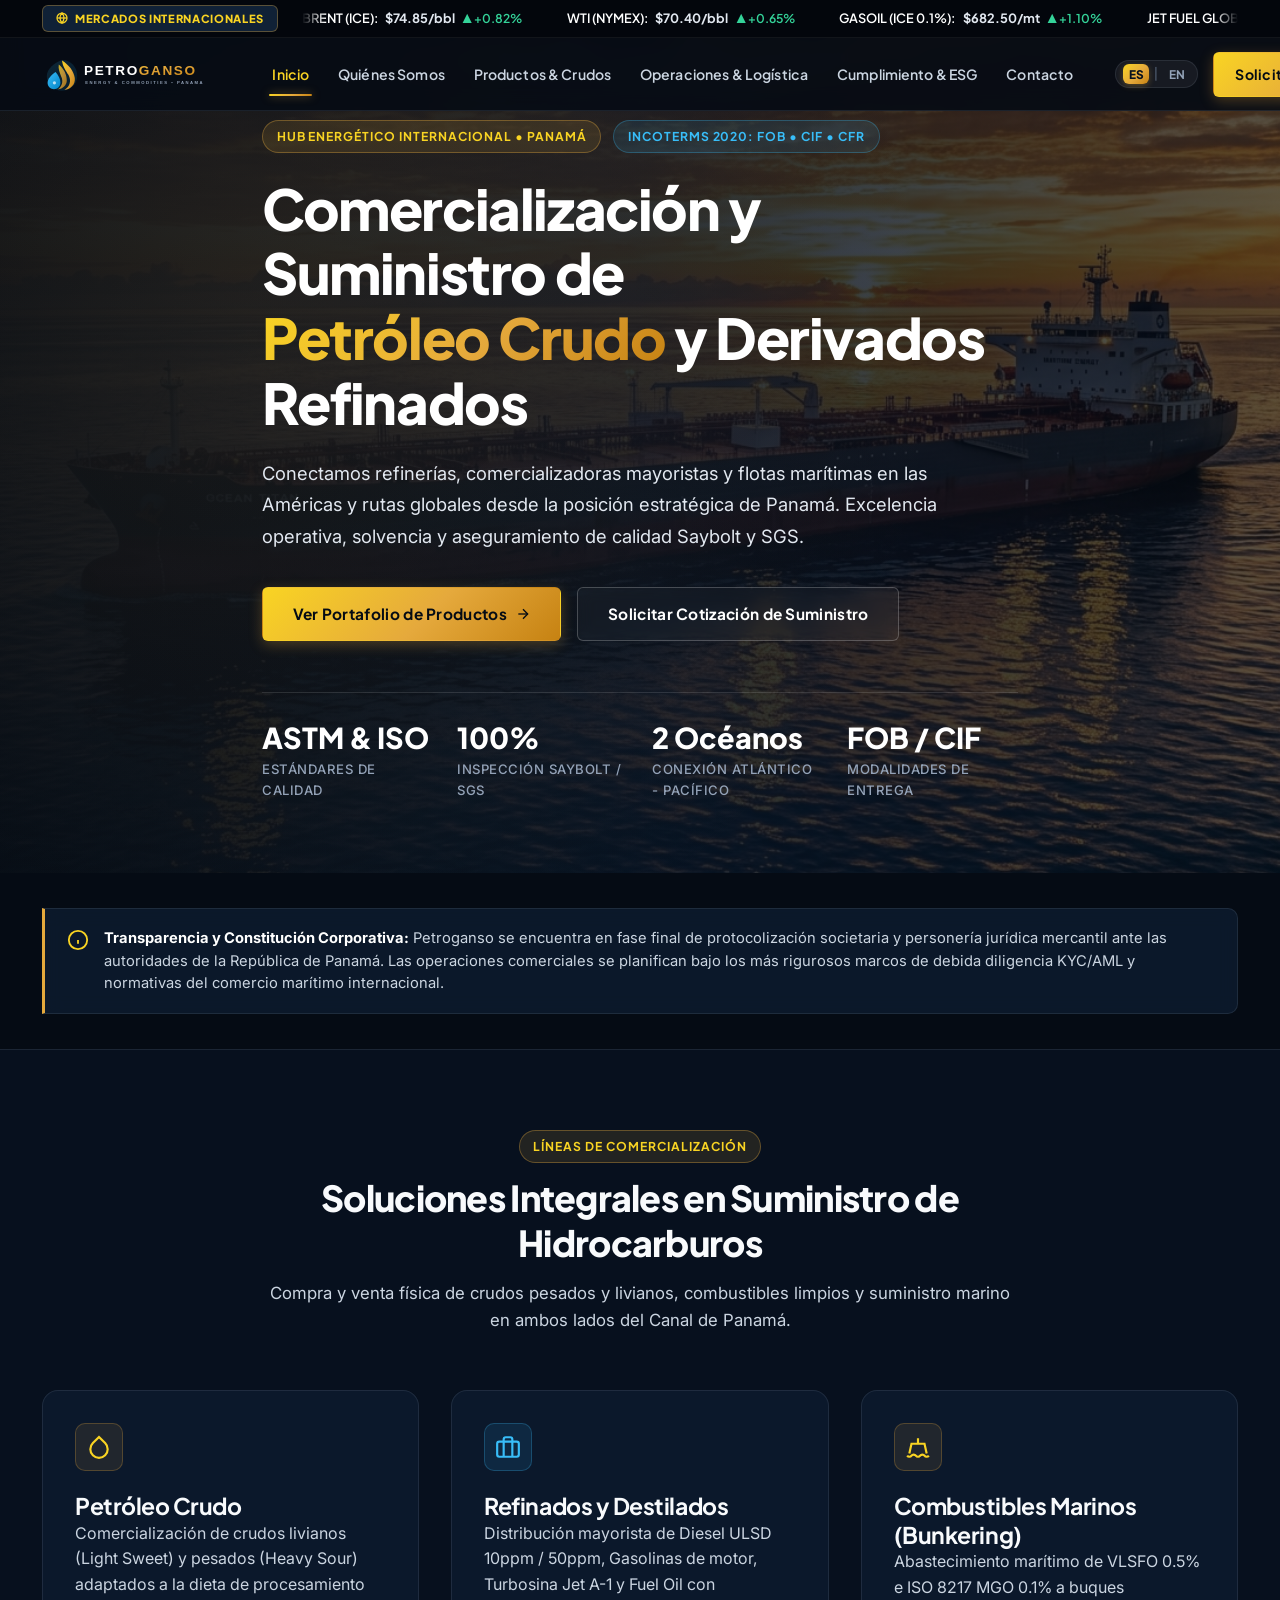
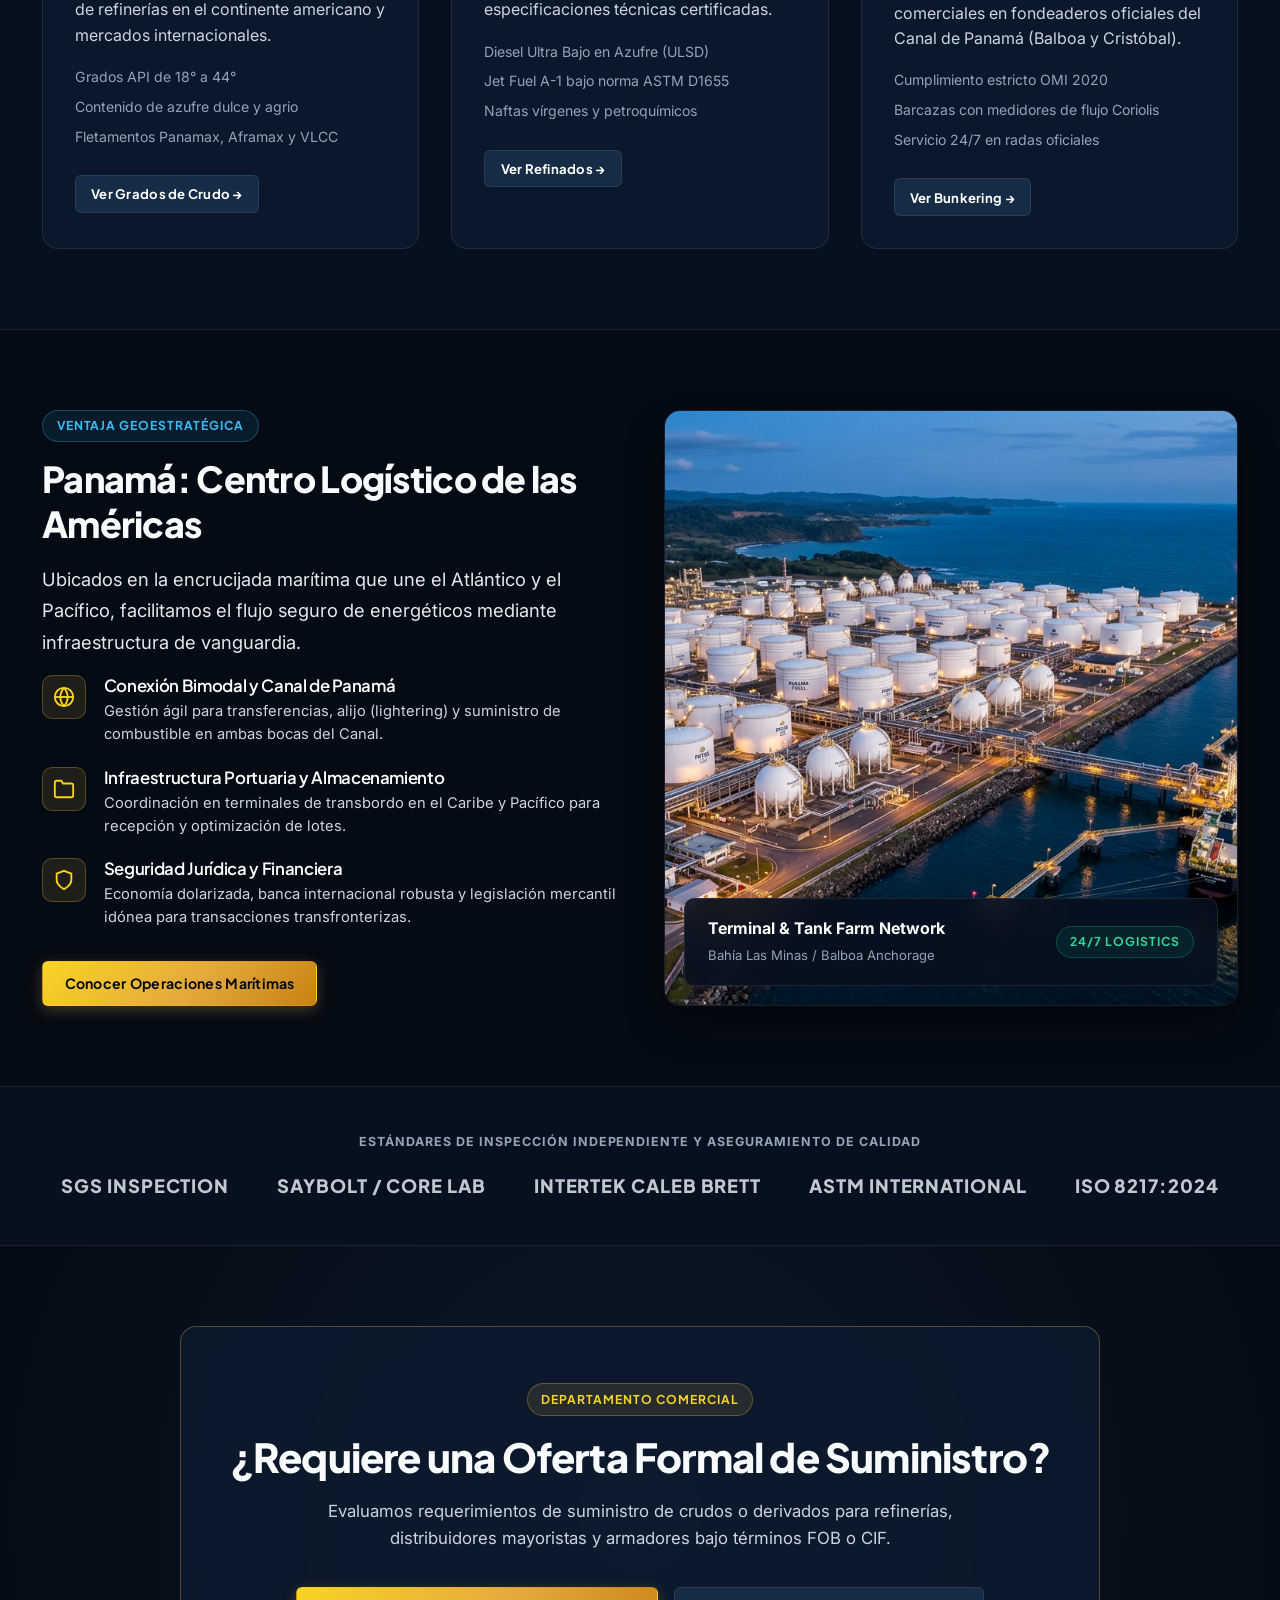
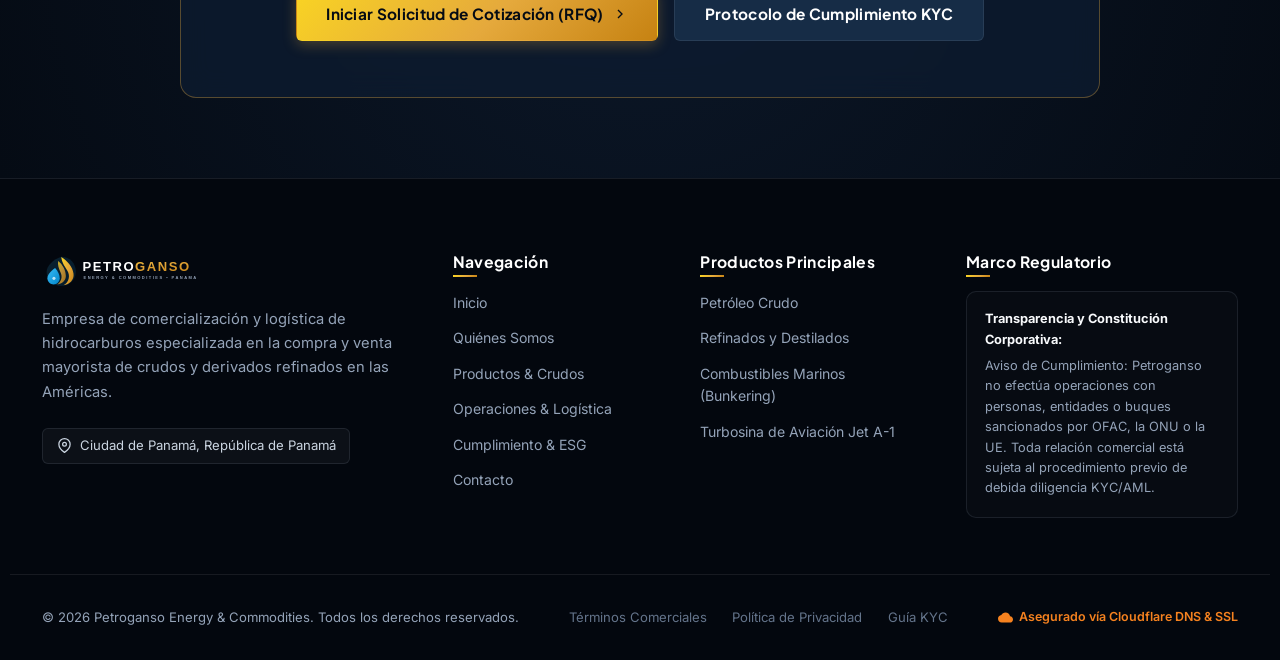
==== commit d7bca9aa: "added some UI improvements" ====
--- a/index.html
+++ b/index.html
@@ -4,7 +4,7 @@
   <meta charset="UTF-8">
   <meta name="viewport" content="width=device-width, initial-scale=1.0">
   <title>Petroganso | Comercialización de Crudo y Derivados del Petróleo • Panamá</title>
-  <meta name="description" content="Petroganso es una firma de comercio y logística de hidrocarburos con sede en Ciudad de Panamá. Compra y venta de petróleo crudo, combustibles refinados y servicios de bunkering marítimo.">
+  <meta name="description" content="Petroganso es una firma de comercialización, suministro y logística de hidrocarburos con sede en Ciudad de Panamá. Compra y venta de petróleo crudo, combustibles refinados y servicios de bunkering marítimo.">
   <link rel="icon" type="image/svg+xml" href="assets/images/favicon.svg">
 
   <!-- Core & Page Stylesheets -->
@@ -17,41 +17,48 @@
        HEADER & NAVIGATION
        ========================================================================= -->
   <div class="header-wrapper">
-    <!-- Live Financial / Energy Ticker Bar -->
-    <div class="ticker-bar" aria-label="Indicadores de Mercado Energético">
-      <div class="container ticker-wrap">
-        <div class="ticker-label">
-          <svg width="12" height="12" viewBox="0 0 24 24" fill="none" stroke="currentColor" stroke-width="2.5"><polyline points="23 6 13.5 15.5 8.5 10.5 1 18"></polyline><polyline points="17 6 23 6 23 12"></polyline></svg>
-          MERCADOS EN VIVO
-        </div>
-        <div class="ticker-scroll">
-          <!-- Dynamic JavaScript ticker items -->
+    <!-- Top International Benchmarks Bar -->
+    <div class="ticker-bar" aria-label="Indicadores de Mercado Internacional">
+      <div class="ticker-wrap">
+        <div class="ticker-label-box">
+          <svg width="12" height="12" viewBox="0 0 24 24" fill="none" stroke="currentColor" stroke-width="2.5"><circle cx="12" cy="12" r="10"></circle><line x1="2" y1="12" x2="22" y2="12"></line><path d="M12 2a15.3 15.3 0 0 1 4 10 15.3 15.3 0 0 1-4 10 15.3 15.3 0 0 1-4-10 15.3 15.3 0 0 1 4-10z"></path></svg>
+          <span data-i18n="ticker_label">MERCADOS INTERNACIONALES</span>
+        </div>
+        <div class="ticker-viewport">
+          <div class="ticker-scroll"></div>
         </div>
       </div>
     </div>
 
     <!-- Main Navigation Bar -->
-    <header class="navbar container">
+    <header class="navbar">
       <a href="index.html" class="brand-logo" aria-label="Petroganso Inicio">
-        <img src="assets/images/logo.svg" alt="Petroganso Energy & Commodities" width="220" height="42">
+        <img src="assets/images/logo.svg" alt="Petroganso Energy & Commodities" width="200" height="40">
       </a>
 
       <nav class="nav-menu" id="navMenu" aria-label="Navegación principal">
-        <a href="index.html" class="nav-link active">Inicio</a>
-        <a href="nosotros.html" class="nav-link">Quiénes Somos</a>
-        <a href="productos.html" class="nav-link">Productos &amp; Crudos</a>
-        <a href="operaciones.html" class="nav-link">Operaciones &amp; Logística</a>
-        <a href="cumplimiento.html" class="nav-link">Cumplimiento &amp; ESG</a>
-        <a href="contacto.html" class="nav-link">Contacto</a>
+        <a href="index.html" class="nav-link active" data-i18n="nav_home">Inicio</a>
+        <a href="nosotros.html" class="nav-link" data-i18n="nav_about">Quiénes Somos</a>
+        <a href="productos.html" class="nav-link" data-i18n="nav_products">Productos &amp; Crudos</a>
+        <a href="operaciones.html" class="nav-link" data-i18n="nav_operations">Operaciones &amp; Logística</a>
+        <a href="cumplimiento.html" class="nav-link" data-i18n="nav_compliance">Cumplimiento &amp; ESG</a>
+        <a href="contacto.html" class="nav-link" data-i18n="nav_contact">Contacto</a>
         <div class="mobile-cta" style="display:none;">
-          <a href="contacto.html" class="btn btn-primary" style="width:100%;">Mesa de Trading / RFQ</a>
+          <a href="contacto.html" class="btn btn-primary" style="width:100%;" data-i18n="nav_cta">Solicitar Suministro</a>
         </div>
       </nav>
 
       <div class="nav-actions">
+        <!-- Language Switcher Pill -->
+        <div class="lang-switcher" aria-label="Selector de Idioma">
+          <button type="button" class="lang-btn active" data-lang="es">ES</button>
+          <span class="lang-divider">|</span>
+          <button type="button" class="lang-btn" data-lang="en">EN</button>
+        </div>
+
         <a href="contacto.html" class="btn btn-primary" id="btnHeaderRfq">
-          <span>Mesa de Trading / RFQ</span>
-          <svg width="16" height="16" viewBox="0 0 24 24" fill="none" stroke="currentColor" stroke-width="2.5"><polyline points="9 18 15 12 9 6"></polyline></svg>
+          <span data-i18n="nav_cta">Solicitar Suministro</span>
+          <svg width="15" height="15" viewBox="0 0 24 24" fill="none" stroke="currentColor" stroke-width="2.5"><polyline points="9 18 15 12 9 6"></polyline></svg>
         </a>
       </div>
 
@@ -71,48 +78,49 @@
 
     <div class="container hero-content">
       <div class="hero-badge-wrap">
-        <span class="badge badge-gold">
-          <svg width="14" height="14" viewBox="0 0 24 24" fill="none" stroke="currentColor" stroke-width="2"><circle cx="12" cy="12" r="10"></circle><polygon points="16.24 7.76 14.12 14.12 7.76 16.24 9.88 9.88 16.24 7.76"></polygon></svg>
-          Hub Energético Global • Panamá
+        <span class="badge badge-gold" data-i18n="badge_hub_panama">
+          Hub Energético Internacional • Panamá
         </span>
-        <span class="badge badge-blue">Incoterms 2020: FOB • CIF • CFR</span>
+        <span class="badge badge-blue" data-i18n="badge_incoterms">Incoterms 2020: FOB • CIF • CFR</span>
       </div>
 
       <h1 class="hero-title">
-        Comercio Internacional de <span class="text-gold">Petróleo Crudo</span> y Refinados
+        <span data-i18n="hero_title_1">Comercialización y Suministro de</span>
+        <span class="text-gold" data-i18n="hero_title_gold">Petróleo Crudo</span>
+        <span data-i18n="hero_title_2">y Derivados Refinados</span>
       </h1>
 
-      <p class="hero-lead">
-        Conectamos los principales centros de refinación, almacenamiento y rutas marítimas del mundo desde el istmo de Panamá. Excelencia operativa, solvencia y rigurosos estándares de inspección independiente.
+      <p class="hero-lead" data-i18n="hero_lead">
+        Conectamos refinerías, comercializadoras mayoristas y flotas marítimas en las Américas y rutas globales desde la posición estratégica de Panamá. Excelencia operativa, solvencia y aseguramiento de calidad Saybolt y SGS.
       </p>
 
       <div class="hero-cta-group">
         <a href="productos.html" class="btn btn-primary btn-lg" id="btnExploreProducts">
-          <span>Ver Portafolio de Crudos &amp; Refinados</span>
-          <svg width="18" height="18" viewBox="0 0 24 24" fill="none" stroke="currentColor" stroke-width="2"><line x1="5" y1="12" x2="19" y2="12"></line><polyline points="12 5 19 12 12 19"></polyline></svg>
+          <span data-i18n="hero_btn_products">Ver Portafolio de Productos</span>
+          <svg width="16" height="16" viewBox="0 0 24 24" fill="none" stroke="currentColor" stroke-width="2"><line x1="5" y1="12" x2="19" y2="12"></line><polyline points="12 5 19 12 12 19"></polyline></svg>
         </a>
         <a href="contacto.html" class="btn btn-outline btn-lg" id="btnOpenRfq">
-          <span>Solicitar Cotización (RFQ)</span>
+          <span data-i18n="hero_btn_rfq">Solicitar Cotización de Suministro</span>
         </a>
       </div>
 
       <!-- Institutional Metrics -->
       <div class="hero-stats">
         <div class="stat-item">
-          <div class="stat-number">ASTM <span class="accent">&amp;</span> ISO</div>
-          <div class="stat-label">Certificación de Calidad</div>
+          <div class="stat-number" data-i18n="stat_1_val">ASTM &amp; ISO</div>
+          <div class="stat-label" data-i18n="stat_1_lbl">Estándares de Calidad</div>
         </div>
         <div class="stat-item">
-          <div class="stat-number">100<span class="accent">%</span></div>
-          <div class="stat-label">Inspección Saybolt / SGS</div>
+          <div class="stat-number" data-i18n="stat_2_val">100%</div>
+          <div class="stat-label" data-i18n="stat_2_lbl">Inspección Saybolt / SGS</div>
         </div>
         <div class="stat-item">
-          <div class="stat-number">2 <span class="accent">Océanos</span></div>
-          <div class="stat-label">Conexión Atlántico - Pacífico</div>
+          <div class="stat-number" data-i18n="stat_3_val">2 Océanos</div>
+          <div class="stat-label" data-i18n="stat_3_lbl">Conexión Atlántico - Pacífico</div>
         </div>
         <div class="stat-item">
-          <div class="stat-number">24<span class="accent">/7</span></div>
-          <div class="stat-label">Mesa de Trading Activa</div>
+          <div class="stat-number" data-i18n="stat_4_val">FOB / CIF</div>
+          <div class="stat-label" data-i18n="stat_4_lbl">Modalidades de Entrega</div>
         </div>
       </div>
     </div>
@@ -125,66 +133,66 @@
     <div class="notice-box" role="status">
       <svg viewBox="0 0 24 24" fill="none" stroke="currentColor" stroke-width="2"><circle cx="12" cy="12" r="10"></circle><line x1="12" y1="16" x2="12" y2="12"></line><line x1="12" y1="8" x2="12.01" y2="8"></line></svg>
       <div>
-        <p><strong>Transparencia y Constitución Corporativa:</strong> Petroganso se encuentra formalizando su proceso final de registro y personería jurídica mercantil ante las autoridades de la República de Panamá. Todas las operaciones y procedimientos se rigen bajo los más estrictos marcos internacionales de cumplimiento KYC/AML y normativas del comercio marítimo internacional.</p>
+        <p><strong data-i18n="notice_title">Transparencia y Constitución Corporativa:</strong> <span data-i18n="notice_text">Petroganso se encuentra en fase final de protocolización societaria y personería jurídica mercantil ante las autoridades de la República de Panamá. Las operaciones comerciales se planifican bajo los más rigurosos marcos de debida diligencia KYC/AML y normativas del comercio marítimo internacional.</span></p>
       </div>
     </div>
   </div>
 
   <!-- =========================================================================
-       CORE TRADING PILLARS
+       CORE COMMERCIAL PILLARS
        ========================================================================= -->
   <section class="section section-darker" id="pilares">
     <div class="container">
       <div class="section-header">
-        <span class="badge badge-gold">Líneas de Negocio</span>
-        <h2>Soluciones Integrales en la Cadena de Hidrocarburos</h2>
-        <p>Desde el suministro de crudos pesados y ligeros para refinerías, hasta el abastecimiento de combustibles marinos de alta especificación en las entradas del Canal de Panamá.</p>
+        <span class="badge badge-gold" data-i18n="sec_lines_badge">Líneas de Comercialización</span>
+        <h2 data-i18n="sec_lines_title">Soluciones Integrales en Suministro de Hidrocarburos</h2>
+        <p data-i18n="sec_lines_sub">Compra y venta física de crudos pesados y livianos, combustibles limpios y suministro marino en ambos lados del Canal de Panamá.</p>
       </div>
 
       <div class="grid-3">
         <!-- Card 1 -->
         <div class="glass-card">
-          <div class="product-icon-wrap gold" style="margin-bottom:1.5rem;">
-            <svg width="28" height="28" viewBox="0 0 24 24" fill="none" stroke="currentColor" stroke-width="2"><path d="M12 2.69l5.66 5.66a8 8 0 1 1-11.31 0z"></path></svg>
-          </div>
-          <h3>Petróleo Crudo</h3>
-          <p>Comercialización de crudos livianos (Light Sweet) y pesados (Heavy Sour) adaptados a la dieta de refinerías en América del Norte, Golfo de México, Caribe y Asia-Pacífico.</p>
-          <ul style="margin: 1.2rem 0; font-size:0.9rem; color:var(--text-muted); display:flex; flex-direction:column; gap:0.5rem;">
-            <li>✓ Grados API 18° a 44°</li>
-            <li>✓ Contenido de Azufre bajo y medio</li>
-            <li>✓ Fletamento Panamax, Aframax &amp; VLCC</li>
+          <div class="product-icon-wrap gold" style="margin-bottom:1.3rem;">
+            <svg width="26" height="26" viewBox="0 0 24 24" fill="none" stroke="currentColor" stroke-width="2"><path d="M12 2.69l5.66 5.66a8 8 0 1 1-11.31 0z"></path></svg>
+          </div>
+          <h3 data-i18n="card_crude_title">Petróleo Crudo</h3>
+          <p data-i18n="card_crude_desc">Comercialización de crudos livianos (Light Sweet) y pesados (Heavy Sour) adaptados a la dieta de procesamiento de refinerías en el continente americano y mercados internacionales.</p>
+          <ul style="margin: 1.1rem 0; font-size:0.88rem; color:var(--text-muted); display:flex; flex-direction:column; gap:0.45rem;">
+            <li data-i18n="card_crude_feat1">✓ Grados API de 18° a 44°</li>
+            <li data-i18n="card_crude_feat2">✓ Contenido de azufre dulce y agrio</li>
+            <li data-i18n="card_crude_feat3">✓ Fletamentos Panamax, Aframax y VLCC</li>
           </ul>
-          <a href="productos.html#crudo" class="btn btn-secondary btn-sm" style="margin-top:0.8rem;">Ver Grados de Crudo →</a>
+          <a href="productos.html#crudo" class="btn btn-secondary btn-sm" style="margin-top:0.6rem;" data-i18n="card_crude_link">Ver Grados de Crudo →</a>
         </div>
 
         <!-- Card 2 -->
         <div class="glass-card">
-          <div class="product-icon-wrap" style="margin-bottom:1.5rem;">
-            <svg width="28" height="28" viewBox="0 0 24 24" fill="none" stroke="currentColor" stroke-width="2"><rect x="2" y="7" width="20" height="14" rx="2" ry="2"></rect><path d="M16 21V5a2 2 0 0 0-2-2h-4a2 2 0 0 0-2 2v16"></path></svg>
-          </div>
-          <h3>Refinados y Destilados</h3>
-          <p>Suministro confiable de Diesel ULSD 10ppm / 50ppm, Gasolinas de alto octanaje, Turbosina Jet Fuel A-1 y Fuel Oil con especificaciones internacionales garantizadas.</p>
-          <ul style="margin: 1.2rem 0; font-size:0.9rem; color:var(--text-muted); display:flex; flex-direction:column; gap:0.5rem;">
-            <li>✓ Diesel Ultra Bajo en Azufre (ULSD)</li>
-            <li>✓ Jet Fuel A-1 bajo norma ASTM D1655</li>
-            <li>✓ Nafta pesada y petroquímicos</li>
+          <div class="product-icon-wrap" style="margin-bottom:1.3rem;">
+            <svg width="26" height="26" viewBox="0 0 24 24" fill="none" stroke="currentColor" stroke-width="2"><rect x="2" y="7" width="20" height="14" rx="2" ry="2"></rect><path d="M16 21V5a2 2 0 0 0-2-2h-4a2 2 0 0 0-2 2v16"></path></svg>
+          </div>
+          <h3 data-i18n="card_refined_title">Refinados y Destilados</h3>
+          <p data-i18n="card_refined_desc">Distribución mayorista de Diesel ULSD 10ppm / 50ppm, Gasolinas de motor, Turbosina Jet A-1 y Fuel Oil con especificaciones técnicas certificadas.</p>
+          <ul style="margin: 1.1rem 0; font-size:0.88rem; color:var(--text-muted); display:flex; flex-direction:column; gap:0.45rem;">
+            <li data-i18n="card_refined_feat1">✓ Diesel Ultra Bajo en Azufre (ULSD)</li>
+            <li data-i18n="card_refined_feat2">✓ Jet Fuel A-1 bajo norma ASTM D1655</li>
+            <li data-i18n="card_refined_feat3">✓ Naftas vírgenes y petroquímicos</li>
           </ul>
-          <a href="productos.html#refinados" class="btn btn-secondary btn-sm" style="margin-top:0.8rem;">Ver Refinados →</a>
+          <a href="productos.html#refinados" class="btn btn-secondary btn-sm" style="margin-top:0.6rem;" data-i18n="card_refined_link">Ver Refinados →</a>
         </div>
 
         <!-- Card 3 -->
         <div class="glass-card">
-          <div class="product-icon-wrap gold" style="margin-bottom:1.5rem;">
-            <svg width="28" height="28" viewBox="0 0 24 24" fill="none" stroke="currentColor" stroke-width="2"><path d="M2 20a2.4 2.4 0 0 0 2 1 2.4 2.4 0 0 0 2-1 2.4 2.4 0 0 1 2-1 2.4 2.4 0 0 1 2 1 2.4 2.4 0 0 0 2 1 2.4 2.4 0 0 0 2-1 2.4 2.4 0 0 1 2-1 2.4 2.4 0 0 1 2 1 2.4 2.4 0 0 0 2 1 2.4 2.4 0 0 0 2-1"></path><path d="M4 18l2-9h12l2 9"></path><path d="M12 4v5"></path></svg>
-          </div>
-          <h3>Bunkering en Panamá</h3>
-          <p>Abastecimiento marino de VLSFO 0.5% e ISO 8217 MGO 0.1% a buques en fondeo y tránsito por los sectores de Balboa (Pacífico) y Cristóbal (Atlántico).</p>
-          <ul style="margin: 1.2rem 0; font-size:0.9rem; color:var(--text-muted); display:flex; flex-direction:column; gap:0.5rem;">
-            <li>✓ Cumplimiento OMI 2020 (S &lt; 0.5%)</li>
-            <li>✓ Barcazas de entrega con medidores Coriolis</li>
-            <li>✓ Disponibilidad 24/7 en radas oficiales</li>
+          <div class="product-icon-wrap gold" style="margin-bottom:1.3rem;">
+            <svg width="26" height="26" viewBox="0 0 24 24" fill="none" stroke="currentColor" stroke-width="2"><path d="M2 20a2.4 2.4 0 0 0 2 1 2.4 2.4 0 0 0 2-1 2.4 2.4 0 0 1 2-1 2.4 2.4 0 0 1 2 1 2.4 2.4 0 0 0 2 1 2.4 2.4 0 0 0 2-1 2.4 2.4 0 0 1 2-1 2.4 2.4 0 0 1 2 1 2.4 2.4 0 0 0 2 1 2.4 2.4 0 0 0 2-1"></path><path d="M4 18l2-9h12l2 9"></path><path d="M12 4v5"></path></svg>
+          </div>
+          <h3 data-i18n="card_bunker_title">Combustibles Marinos (Bunkering)</h3>
+          <p data-i18n="card_bunker_desc">Abastecimiento marítimo de VLSFO 0.5% e ISO 8217 MGO 0.1% a buques comerciales en fondeaderos oficiales del Canal de Panamá (Balboa y Cristóbal).</p>
+          <ul style="margin: 1.1rem 0; font-size:0.88rem; color:var(--text-muted); display:flex; flex-direction:column; gap:0.45rem;">
+            <li data-i18n="card_bunker_feat1">✓ Cumplimiento estricto OMI 2020</li>
+            <li data-i18n="card_bunker_feat2">✓ Barcazas con medidores de flujo Coriolis</li>
+            <li data-i18n="card_bunker_feat3">✓ Servicio 24/7 en radas oficiales</li>
           </ul>
-          <a href="productos.html#bunkering" class="btn btn-secondary btn-sm" style="margin-top:0.8rem;">Ver Bunkering →</a>
+          <a href="productos.html#bunkering" class="btn btn-secondary btn-sm" style="margin-top:0.6rem;" data-i18n="card_bunker_link">Ver Bunkering →</a>
         </div>
       </div>
     </div>
@@ -195,12 +203,12 @@
        ========================================================================= -->
   <section class="section" id="hub-panama">
     <div class="container">
-      <div class="grid-2" style="align-items:center; gap:3.5rem;">
+      <div class="grid-2" style="align-items:center; gap:3rem;">
         <div>
-          <span class="badge badge-blue">Posición Geopolítica</span>
-          <h2 style="margin: 1rem 0 1.2rem 0;">Panamá: El Centro Neurálgico del Comercio Energético</h2>
-          <p class="lead">
-            Ubicados estratégicamente en la bifurcación logística que une los mercados del Atlántico y del Pacífico, permitiendo una rápida respuesta a las dinámicas de arbitraje internacional.
+          <span class="badge badge-blue" data-i18n="hub_badge">Ventaja Geoestratégica</span>
+          <h2 style="margin: 0.9rem 0 1.1rem 0;" data-i18n="hub_title">Panamá: Centro Logístico de las Américas</h2>
+          <p class="lead" data-i18n="hub_lead">
+            Ubicados en la encrucijada marítima que une el Atlántico y el Pacífico, facilitamos el flujo seguro de energéticos mediante infraestructura de vanguardia.
           </p>
 
           <div class="hub-points">
@@ -209,8 +217,8 @@
                 <svg viewBox="0 0 24 24" fill="none" stroke="currentColor" stroke-width="2"><circle cx="12" cy="12" r="10"></circle><line x1="2" y1="12" x2="22" y2="12"></line><path d="M12 2a15.3 15.3 0 0 1 4 10 15.3 15.3 0 0 1-4 10 15.3 15.3 0 0 1-4-10 15.3 15.3 0 0 1 4-10z"></path></svg>
               </div>
               <div class="hub-point-text">
-                <h4>Conectividad Bimodal y Canal de Panamá</h4>
-                <p>Facilitamos operaciones de transbordo, alijo (lightering) y aprovisionamiento marítimo en ambas bocas interoceánicas del Canal.</p>
+                <h4 data-i18n="hub_point1_title">Conexión Bimodal y Canal de Panamá</h4>
+                <p data-i18n="hub_point1_desc">Gestión ágil para transferencias, alijo (lightering) y suministro de combustible en ambas bocas del Canal.</p>
               </div>
             </div>
 
@@ -219,8 +227,8 @@
                 <svg viewBox="0 0 24 24" fill="none" stroke="currentColor" stroke-width="2"><path d="M22 19a2 2 0 0 1-2 2H4a2 2 0 0 1-2-2V5a2 2 0 0 1 2-2h5l2 3h9a2 2 0 0 1 2 2z"></path></svg>
               </div>
               <div class="hub-point-text">
-                <h4>Almacenamiento y Terminales Estratégicas</h4>
-                <p>Acceso a tanques de almacenamiento e infraestructura de tuberías en las costas panameñas para blending y optimización de cargamentos.</p>
+                <h4 data-i18n="hub_point2_title">Infraestructura Portuaria y Almacenamiento</h4>
+                <p data-i18n="hub_point2_desc">Coordinación en terminales de transbordo en el Caribe y Pacífico para recepción y optimización de lotes.</p>
               </div>
             </div>
 
@@ -229,14 +237,14 @@
                 <svg viewBox="0 0 24 24" fill="none" stroke="currentColor" stroke-width="2"><path d="M12 22s8-4 8-10V5l-8-3-8 3v7c0 6 8 10 8 10z"></path></svg>
               </div>
               <div class="hub-point-text">
-                <h4>Seguridad Jurídica y Financiera</h4>
-                <p>Jurisdicción con economía dolarizada, banca internacional robusta y legislación mercantil idónea para transacciones transfronterizas.</p>
+                <h4 data-i18n="hub_point3_title">Seguridad Jurídica y Financiera</h4>
+                <p data-i18n="hub_point3_desc">Economía dolarizada, banca internacional robusta y legislación mercantil idónea para transacciones transfronterizas.</p>
               </div>
             </div>
           </div>
 
-          <div style="margin-top: 2.2rem;">
-            <a href="operaciones.html" class="btn btn-primary">Conocer Nuestra Red Logística</a>
+          <div style="margin-top: 2rem;">
+            <a href="operaciones.html" class="btn btn-primary" data-i18n="hub_btn">Conocer Operaciones Marítimas</a>
           </div>
         </div>
 
@@ -246,10 +254,10 @@
           <div class="hub-badge-float">
             <div style="display:flex; justify-content:space-between; align-items:center;">
               <div>
-                <strong style="color:#FFFFFF; font-size:1.05rem; display:block;">Terminal &amp; Tank Farm Network</strong>
-                <span style="font-size:0.85rem; color:var(--text-muted);">Bahía Las Minas / Balboa Anchorage</span>
-              </div>
-              <span class="badge badge-emerald">Operativo 24/7</span>
+                <strong style="color:#FFFFFF; font-size:1rem; display:block;">Terminal &amp; Tank Farm Network</strong>
+                <span style="font-size:0.82rem; color:var(--text-muted);" data-i18n="hub_card_tag">Bahía Las Minas / Balboa Anchorage</span>
+              </div>
+              <span class="badge badge-emerald">24/7 Logistics</span>
             </div>
           </div>
         </div>
@@ -260,17 +268,17 @@
   <!-- =========================================================================
        QUALITY & INSPECTION STANDARDS STRIP
        ========================================================================= -->
-  <section class="section-darker" style="padding: 3rem 0;">
+  <section class="section-darker" style="padding: 2.8rem 0;">
     <div class="container" style="text-align:center;">
-      <span style="font-size:0.82rem; text-transform:uppercase; letter-spacing:0.1em; color:var(--text-muted); font-weight:700; display:block; margin-bottom:1.5rem;">
+      <span style="font-size:0.78rem; text-transform:uppercase; letter-spacing:0.08em; color:var(--text-muted); font-weight:700; display:block; margin-bottom:1.2rem;" data-i18n="inspection_label">
         ESTÁNDARES DE INSPECCIÓN INDEPENDIENTE Y ASEGURAMIENTO DE CALIDAD
       </span>
-      <div style="display:flex; align-items:center; justify-content:center; gap:3.5rem; flex-wrap:wrap; opacity:0.85;">
-        <span style="font-family:var(--font-heading); font-size:1.3rem; font-weight:800; color:#E2E8F0; letter-spacing:0.05em;">SGS INSPECTION</span>
-        <span style="font-family:var(--font-heading); font-size:1.3rem; font-weight:800; color:#E2E8F0; letter-spacing:0.05em;">SAYBOLT / CORE LAB</span>
-        <span style="font-family:var(--font-heading); font-size:1.3rem; font-weight:800; color:#E2E8F0; letter-spacing:0.05em;">INTERTEK CALEB BRETT</span>
-        <span style="font-family:var(--font-heading); font-size:1.3rem; font-weight:800; color:#E2E8F0; letter-spacing:0.05em;">ASTM INTERNATIONAL</span>
-        <span style="font-family:var(--font-heading); font-size:1.3rem; font-weight:800; color:#E2E8F0; letter-spacing:0.05em;">ISO 8217:2024</span>
+      <div style="display:flex; align-items:center; justify-content:center; gap:3rem; flex-wrap:wrap; opacity:0.85;">
+        <span style="font-family:var(--font-heading); font-size:1.15rem; font-weight:800; color:#E2E8F0; letter-spacing:0.05em;">SGS INSPECTION</span>
+        <span style="font-family:var(--font-heading); font-size:1.15rem; font-weight:800; color:#E2E8F0; letter-spacing:0.05em;">SAYBOLT / CORE LAB</span>
+        <span style="font-family:var(--font-heading); font-size:1.15rem; font-weight:800; color:#E2E8F0; letter-spacing:0.05em;">INTERTEK CALEB BRETT</span>
+        <span style="font-family:var(--font-heading); font-size:1.15rem; font-weight:800; color:#E2E8F0; letter-spacing:0.05em;">ASTM INTERNATIONAL</span>
+        <span style="font-family:var(--font-heading); font-size:1.15rem; font-weight:800; color:#E2E8F0; letter-spacing:0.05em;">ISO 8217:2024</span>
       </div>
     </div>
   </section>
@@ -278,22 +286,22 @@
   <!-- =========================================================================
        CALL TO ACTION BANNER
        ========================================================================= -->
-  <section class="section" style="background: radial-gradient(circle at 50% 50%, rgba(22, 44, 70, 0.45) 0%, rgba(5, 11, 20, 0.95) 100%);">
+  <section class="section" style="background: radial-gradient(circle at 50% 50%, rgba(20, 39, 66, 0.45) 0%, rgba(5, 11, 20, 0.98) 100%);">
     <div class="container">
-      <div class="glass-card" style="padding: 4rem 3rem; text-align:center; max-width:960px; margin:0 auto; border-color:var(--border-gold);">
-        <span class="badge badge-gold" style="margin-bottom:1.2rem;">Mesa Comercial</span>
-        <h2 style="font-size: clamp(2rem, 3.5vw, 2.8rem); margin-bottom: 1.2rem;">
-          ¿Requiere una Oferta Formal o Suministro Programado?
+      <div class="glass-card" style="padding: 3.5rem 2.5rem; text-align:center; max-width:920px; margin:0 auto; border-color:var(--border-gold);">
+        <span class="badge badge-gold" style="margin-bottom:1rem;" data-i18n="cta_badge">Departamento Comercial</span>
+        <h2 style="font-size: clamp(1.8rem, 3.2vw, 2.5rem); margin-bottom: 1rem;" data-i18n="cta_title">
+          ¿Requiere una Oferta Formal de Suministro?
         </h2>
-        <p style="font-size: 1.15rem; max-width: 680px; margin: 0 auto 2.5rem auto;">
-          Nuestros traders evalúan volúmenes a partir de 50,000 barriles o 10,000 toneladas métricas bajo términos FOB o CIF en puertos designados.
+        <p style="font-size: 1.05rem; max-width: 660px; margin: 0 auto 2.2rem auto;" data-i18n="cta_desc">
+          Evaluamos requerimientos de suministro de crudos o derivados para refinerías, distribuidores mayoristas y armadores bajo términos FOB o CIF.
         </p>
-        <div style="display:flex; justify-content:center; gap:1.2rem; flex-wrap:wrap;">
+        <div style="display:flex; justify-content:center; gap:1rem; flex-wrap:wrap;">
           <a href="contacto.html" class="btn btn-primary btn-lg" id="btnCtaBottom">
-            <span>Iniciar Solicitud de Cotización (RFQ)</span>
-            <svg width="18" height="18" viewBox="0 0 24 24" fill="none" stroke="currentColor" stroke-width="2"><polyline points="9 18 15 12 9 6"></polyline></svg>
+            <span data-i18n="cta_btn_primary">Iniciar Solicitud de Cotización (RFQ)</span>
+            <svg width="16" height="16" viewBox="0 0 24 24" fill="none" stroke="currentColor" stroke-width="2"><polyline points="9 18 15 12 9 6"></polyline></svg>
           </a>
-          <a href="cumplimiento.html" class="btn btn-secondary btn-lg">Protocolo KYC y Cumplimiento</a>
+          <a href="cumplimiento.html" class="btn btn-secondary btn-lg" data-i18n="cta_btn_secondary">Protocolo de Cumplimiento KYC</a>
         </div>
       </div>
     </div>
@@ -306,67 +314,67 @@
     <div class="container footer-top">
       <div class="footer-brand">
         <a href="index.html">
-          <img src="assets/images/logo.svg" alt="Petroganso Logo" width="220" height="42">
+          <img src="assets/images/logo.svg" alt="Petroganso Logo" width="200" height="40">
         </a>
-        <p>
-          Firma de trading y logística de hidrocarburos especializada en la compraventa de crudos y derivados refinados en las Américas y rutas marítimas globales.
+        <p data-i18n="footer_brand_desc">
+          Empresa de comercialización y logística de hidrocarburos especializada en la compra y venta mayorista de crudos y derivados refinados en las Américas.
         </p>
         <div class="footer-location-tag">
-          <svg width="16" height="16" viewBox="0 0 24 24" fill="none" stroke="currentColor" stroke-width="2"><path d="M21 10c0 7-9 13-9 13s-9-6-9-13a9 9 0 0 1 18 0z"></path><circle cx="12" cy="10" r="3"></circle></svg>
-          <span>Ciudad de Panamá, República de Panamá</span>
+          <svg width="15" height="15" viewBox="0 0 24 24" fill="none" stroke="currentColor" stroke-width="2"><path d="M21 10c0 7-9 13-9 13s-9-6-9-13a9 9 0 0 1 18 0z"></path><circle cx="12" cy="10" r="3"></circle></svg>
+          <span data-i18n="footer_loc">Ciudad de Panamá, República de Panamá</span>
         </div>
       </div>
 
       <div>
-        <h4 class="footer-title">Navegación</h4>
+        <h4 class="footer-title" data-i18n="footer_col_nav">Navegación</h4>
         <ul class="footer-links">
-          <li><a href="index.html">Inicio</a></li>
-          <li><a href="nosotros.html">Quiénes Somos</a></li>
-          <li><a href="productos.html">Productos &amp; Crudos</a></li>
-          <li><a href="operaciones.html">Operaciones &amp; Logística</a></li>
-          <li><a href="cumplimiento.html">Cumplimiento KYC / AML</a></li>
-          <li><a href="contacto.html">Mesa de Trading / RFQ</a></li>
+          <li><a href="index.html" data-i18n="nav_home">Inicio</a></li>
+          <li><a href="nosotros.html" data-i18n="nav_about">Quiénes Somos</a></li>
+          <li><a href="productos.html" data-i18n="nav_products">Productos &amp; Crudos</a></li>
+          <li><a href="operaciones.html" data-i18n="nav_operations">Operaciones &amp; Logística</a></li>
+          <li><a href="cumplimiento.html" data-i18n="nav_compliance">Cumplimiento KYC / AML</a></li>
+          <li><a href="contacto.html" data-i18n="nav_contact">Contacto</a></li>
         </ul>
       </div>
 
       <div>
-        <h4 class="footer-title">Materias Primas</h4>
+        <h4 class="footer-title" data-i18n="footer_col_prod">Productos Principales</h4>
         <ul class="footer-links">
-          <li><a href="productos.html#crudo">Petróleo Crudo Ligero</a></li>
-          <li><a href="productos.html#crudo">Petróleo Crudo Pesado</a></li>
-          <li><a href="productos.html#refinados">Diesel ULSD 10ppm</a></li>
-          <li><a href="productos.html#refinados">Jet Fuel A-1</a></li>
-          <li><a href="productos.html#bunkering">VLSFO 0.5% Marino</a></li>
-          <li><a href="productos.html#bunkering">Marine Gas Oil (MGO)</a></li>
+          <li><a href="productos.html#crudo" data-i18n="card_crude_title">Petróleo Crudo</a></li>
+          <li><a href="productos.html#refinados" data-i18n="card_refined_title">Diesel ULSD &amp; Refinados</a></li>
+          <li><a href="productos.html#bunkering" data-i18n="card_bunker_title">Bunkering Marino</a></li>
+          <li><a href="productos.html#jet" data-i18n="prod_jet_title">Turbosina Jet A-1</a></li>
         </ul>
       </div>
 
       <div>
-        <h4 class="footer-title">Marco de Cumplimiento</h4>
+        <h4 class="footer-title" data-i18n="footer_col_comp">Marco Regulatorio</h4>
         <div class="footer-compliance-box">
-          <strong>Aviso Regulatorio:</strong>
-          Petroganso no sostiene relaciones comerciales con entidades, buques o jurisdicciones sancionadas por OFAC, Naciones Unidas o la Unión Europea. Toda contraparte debe superar el proceso de debida diligencia KYC/AML previo a la emisión de ofertas vinculantes.
+          <strong data-i18n="notice_title">Aviso de Cumplimiento:</strong>
+          <span data-i18n="footer_comp_text">Petroganso no efectúa operaciones con personas, entidades o buques sancionados por OFAC, la ONU o la UE. Toda relación comercial está sujeta al procedimiento previo de debida diligencia KYC/AML.</span>
         </div>
       </div>
     </div>
 
     <div class="container footer-bottom">
-      <div>
+      <div data-i18n="footer_copy">
         &copy; 2026 Petroganso Energy &amp; Commodities. Todos los derechos reservados.
       </div>
       <div class="footer-bottom-links">
-        <a href="cumplimiento.html#terminos">Términos Comerciales</a>
-        <a href="cumplimiento.html#privacidad">Política de Privacidad</a>
-        <a href="cumplimiento.html#kyc">Guía KYC</a>
+        <a href="cumplimiento.html#terminos" data-i18n="footer_terms">Términos Comerciales</a>
+        <a href="cumplimiento.html#privacidad" data-i18n="footer_privacy">Política de Privacidad</a>
+        <a href="cumplimiento.html#kyc" data-i18n="footer_kyc">Guía KYC</a>
       </div>
       <div class="cloudflare-badge">
-        <svg width="16" height="16" viewBox="0 0 24 24" fill="currentColor"><path d="M19.35 10.04C18.67 6.59 15.64 4 12 4 9.11 4 6.6 5.64 5.35 8.04 2.34 8.36 0 10.91 0 14c0 3.31 2.69 6 6 6h13c2.76 0 5-2.24 5-5 0-2.64-2.05-4.78-4.65-4.96z"/></svg>
-        <span>Asegurado vía Cloudflare DNS &amp; SSL</span>
+        <svg width="15" height="15" viewBox="0 0 24 24" fill="currentColor"><path d="M19.35 10.04C18.67 6.59 15.64 4 12 4 9.11 4 6.6 5.64 5.35 8.04 2.34 8.36 0 10.91 0 14c0 3.31 2.69 6 6 6h13c2.76 0 5-2.24 5-5 0-2.64-2.05-4.78-4.65-4.96z"/></svg>
+        <span data-i18n="footer_cloudflare">Asegurado vía Cloudflare DNS &amp; SSL</span>
       </div>
     </div>
   </footer>
 
   <!-- Scripts -->
+  <script src="js/translations.js"></script>
+  <script src="js/lang.js"></script>
   <script src="js/main.js"></script>
 </body>
 </html>
--- a/css/style.css
+++ b/css/style.css
@@ -1,6 +1,6 @@
 /* ==========================================================================
    PETROGANSO ENERGY & COMMODITIES - DESIGN SYSTEM
-   Modern, Institutional Energy Trading Stylesheet
+   Modern, Institutional Hydrocarbon Commercialization Stylesheet
    ========================================================================== */
 
 @import url('https://fonts.googleapis.com/css2?family=Inter:wght@300;400;500;600;700&family=Plus+Jakarta+Sans:wght@500;600;700;800;900&display=swap');
@@ -10,13 +10,13 @@
   --bg-deep: #050B14;
   --bg-primary: #07101E;
   --bg-secondary: #0D1B2A;
-  --bg-surface: #112238;
+  --bg-surface: #102136;
   --bg-surface-elevated: #162C46;
-  --bg-card: rgba(13, 27, 42, 0.78);
-  --bg-card-hover: rgba(22, 44, 70, 0.85);
-
-  --border-subtle: rgba(148, 163, 184, 0.12);
-  --border-focus: rgba(229, 169, 60, 0.5);
+  --bg-card: rgba(14, 28, 48, 0.78);
+  --bg-card-hover: rgba(20, 39, 66, 0.88);
+
+  --border-subtle: rgba(148, 163, 184, 0.14);
+  --border-focus: rgba(229, 169, 60, 0.6);
   --border-gold: rgba(229, 169, 60, 0.35);
 
   /* Brand Accents */
@@ -47,19 +47,19 @@
   --font-body: 'Inter', system-ui, -apple-system, sans-serif;
 
   /* Layout */
-  --container-max: 1280px;
+  --container-max: 1260px;
   --radius-sm: 6px;
-  --radius-md: 12px;
-  --radius-lg: 18px;
-  --radius-xl: 24px;
+  --radius-md: 10px;
+  --radius-lg: 16px;
+  --radius-xl: 20px;
   --radius-full: 9999px;
 
   /* Shadows */
-  --shadow-sm: 0 2px 8px rgba(0, 0, 0, 0.3);
-  --shadow-md: 0 10px 25px -5px rgba(0, 0, 0, 0.45);
-  --shadow-lg: 0 20px 40px -10px rgba(0, 0, 0, 0.6);
-  --shadow-gold: 0 0 25px rgba(229, 169, 60, 0.28);
-  --shadow-blue: 0 0 25px rgba(56, 189, 248, 0.2);
+  --shadow-sm: 0 2px 8px rgba(0, 0, 0, 0.25);
+  --shadow-md: 0 10px 25px -5px rgba(0, 0, 0, 0.4);
+  --shadow-lg: 0 20px 40px -10px rgba(0, 0, 0, 0.55);
+  --shadow-gold: 0 0 25px rgba(229, 169, 60, 0.25);
+  --shadow-blue: 0 0 25px rgba(56, 189, 248, 0.18);
 
   /* Transitions */
   --transition-fast: 0.2s cubic-bezier(0.4, 0, 0.2, 1);
@@ -84,7 +84,7 @@
   font-family: var(--font-body);
   background-color: var(--bg-deep);
   color: var(--text-primary);
-  line-height: 1.65;
+  line-height: 1.6;
   overflow-x: hidden;
   -webkit-font-smoothing: antialiased;
   -moz-osx-font-smoothing: grayscale;
@@ -105,19 +105,19 @@
   letter-spacing: -0.02em;
 }
 
-h1 { font-size: clamp(2.4rem, 4.5vw, 3.8rem); font-weight: 800; }
-h2 { font-size: clamp(1.8rem, 3.2vw, 2.6rem); font-weight: 800; }
-h3 { font-size: clamp(1.3rem, 2vw, 1.65rem); font-weight: 700; }
-h4 { font-size: 1.2rem; font-weight: 600; }
+h1 { font-size: clamp(2.2rem, 4vw, 3.4rem); font-weight: 800; }
+h2 { font-size: clamp(1.7rem, 2.8vw, 2.3rem); font-weight: 800; }
+h3 { font-size: clamp(1.2rem, 1.8vw, 1.5rem); font-weight: 700; }
+h4 { font-size: 1.15rem; font-weight: 600; }
 
 p {
   color: var(--text-secondary);
-  font-size: 1.05rem;
-  margin-bottom: 1.2rem;
+  font-size: 1rem;
+  margin-bottom: 1.1rem;
 }
 
 p.lead {
-  font-size: 1.25rem;
+  font-size: 1.15rem;
   font-weight: 400;
   color: #E2E8F0;
   line-height: 1.7;
@@ -149,12 +149,12 @@
   max-width: var(--container-max);
   margin-left: auto;
   margin-right: auto;
-  padding-left: 1.5rem;
-  padding-right: 1.5rem;
+  padding-left: 2rem;
+  padding-right: 2rem;
 }
 
 .section {
-  padding: 6rem 0;
+  padding: 5rem 0;
   position: relative;
 }
 
@@ -164,64 +164,83 @@
   border-bottom: 1px solid var(--border-subtle);
 }
 
-/* Header & Navigation */
+/* ==========================================================================
+   HEADER & NAVIGATION
+   ========================================================================== */
 .header-wrapper {
   position: fixed;
   top: 0;
   left: 0;
   width: 100%;
   z-index: 1000;
+  background: rgba(5, 11, 20, 0.88);
+  backdrop-filter: blur(12px);
+  -webkit-backdrop-filter: blur(12px);
+  border-bottom: 1px solid var(--border-subtle);
   transition: all var(--transition-normal);
 }
 
 .header-scrolled {
-  background: rgba(7, 16, 30, 0.92);
-  backdrop-filter: blur(14px);
-  -webkit-backdrop-filter: blur(14px);
-  border-bottom: 1px solid var(--border-subtle);
-  box-shadow: 0 4px 20px rgba(0, 0, 0, 0.4);
-}
-
-/* Top Market Ticker Bar */
+  background: rgba(5, 11, 20, 0.96);
+  box-shadow: 0 4px 20px rgba(0, 0, 0, 0.45);
+}
+
+/* Top Market Ticker Bar (Isolated & Aligned) */
 .ticker-bar {
-  background: #03070E;
+  background: #03060C;
   border-bottom: 1px solid rgba(255, 255, 255, 0.06);
-  font-size: 0.82rem;
+  font-size: 0.8rem;
   color: var(--text-muted);
+  height: 38px;
+  display: flex;
+  align-items: center;
+  position: relative;
+  z-index: 1002;
+}
+
+.ticker-wrap {
+  display: flex;
+  align-items: center;
+  width: 100%;
+  max-width: var(--container-max);
+  margin: 0 auto;
+  padding: 0 2rem;
   overflow: hidden;
-  height: 38px;
-  display: flex;
-  align-items: center;
-}
-
-.ticker-wrap {
-  display: flex;
-  align-items: center;
-  width: 100%;
-}
-
-.ticker-label {
-  background: var(--gold-gradient);
-  color: #07101E;
+}
+
+.ticker-label-box {
+  flex-shrink: 0;
+  display: flex;
+  align-items: center;
+  gap: 0.45rem;
+  background: var(--bg-surface);
+  border: 1px solid rgba(229, 169, 60, 0.35);
+  color: var(--gold-400);
+  font-family: var(--font-heading);
   font-weight: 800;
-  font-size: 0.72rem;
-  letter-spacing: 0.08em;
-  padding: 0.25rem 0.85rem;
+  font-size: 0.7rem;
+  letter-spacing: 0.06em;
+  text-transform: uppercase;
+  padding: 0.25rem 0.8rem;
   border-radius: var(--radius-sm);
-  text-transform: uppercase;
+  margin-right: 1.5rem;
+  z-index: 10;
   white-space: nowrap;
-  display: flex;
-  align-items: center;
-  gap: 0.4rem;
-  z-index: 2;
-  margin-right: 1rem;
+}
+
+.ticker-viewport {
+  flex: 1;
+  overflow: hidden;
+  position: relative;
+  mask-image: linear-gradient(90deg, transparent 0%, #000 2.5%, #000 97.5%, transparent 100%);
+  -webkit-mask-image: linear-gradient(90deg, transparent 0%, #000 2.5%, #000 97.5%, transparent 100%);
 }
 
 .ticker-scroll {
-  display: flex;
-  gap: 2.5rem;
+  display: inline-flex;
+  gap: 2.8rem;
   white-space: nowrap;
-  animation: ticker-slide 32s linear infinite;
+  animation: ticker-slide 34s linear infinite;
   will-change: transform;
 }
 
@@ -232,12 +251,13 @@
 .ticker-item {
   display: inline-flex;
   align-items: center;
-  gap: 0.5rem;
+  gap: 0.45rem;
   font-family: var(--font-heading);
+  font-size: 0.8rem;
 }
 
 .ticker-item .symbol {
-  color: var(--text-primary);
+  color: #FFFFFF;
   font-weight: 600;
 }
 
@@ -248,13 +268,13 @@
 
 .ticker-item .change-up {
   color: var(--emerald-400);
-  font-size: 0.78rem;
+  font-size: 0.76rem;
   font-weight: 600;
 }
 
 .ticker-item .change-down {
   color: var(--rose-400);
-  font-size: 0.78rem;
+  font-size: 0.76rem;
   font-weight: 600;
 }
 
@@ -263,27 +283,25 @@
   100% { transform: translateX(-50%); }
 }
 
-/* Main Navbar */
+/* Main Navbar Layout */
 .navbar {
   display: flex;
   align-items: center;
   justify-content: space-between;
-  padding: 1.1rem 0;
-  transition: padding var(--transition-fast);
-}
-
-.header-scrolled .navbar {
-  padding: 0.75rem 0;
+  gap: 1.2rem;
+  padding: 0.85rem 2rem;
+  max-width: var(--container-max);
+  margin: 0 auto;
 }
 
 .brand-logo {
   display: flex;
   align-items: center;
-  gap: 0.75rem;
+  flex-shrink: 0;
 }
 
 .brand-logo img {
-  height: 48px;
+  height: 40px;
   width: auto;
   transition: transform var(--transition-fast);
 }
@@ -295,16 +313,20 @@
 .nav-menu {
   display: flex;
   align-items: center;
-  gap: 2rem;
+  gap: 1.4rem;
+  margin-left: auto;
+  margin-right: 1.2rem;
 }
 
 .nav-link {
   font-family: var(--font-heading);
-  font-size: 0.95rem;
+  font-size: 0.88rem;
   font-weight: 600;
   color: var(--text-secondary);
   position: relative;
-  padding: 0.35rem 0;
+  padding: 0.4rem 0.2rem;
+  white-space: nowrap;
+  letter-spacing: 0.01em;
   transition: color var(--transition-fast);
 }
 
@@ -331,7 +353,48 @@
 .nav-actions {
   display: flex;
   align-items: center;
-  gap: 1rem;
+  gap: 0.9rem;
+  flex-shrink: 0;
+}
+
+/* Language Switcher Pill */
+.lang-switcher {
+  display: inline-flex;
+  align-items: center;
+  background: rgba(255, 255, 255, 0.06);
+  border: 1px solid var(--border-subtle);
+  border-radius: var(--radius-full);
+  padding: 0.2rem 0.45rem;
+  gap: 0.3rem;
+}
+
+.lang-btn {
+  background: transparent;
+  border: none;
+  color: var(--text-muted);
+  font-family: var(--font-heading);
+  font-size: 0.74rem;
+  font-weight: 700;
+  cursor: pointer;
+  padding: 0.15rem 0.35rem;
+  border-radius: var(--radius-sm);
+  transition: all var(--transition-fast);
+}
+
+.lang-btn:hover {
+  color: #FFFFFF;
+}
+
+.lang-btn.active {
+  color: #07101E;
+  background: var(--gold-gradient);
+  font-weight: 800;
+  box-shadow: 0 2px 6px rgba(229, 169, 60, 0.3);
+}
+
+.lang-divider {
+  color: var(--text-dim);
+  font-size: 0.72rem;
 }
 
 /* Mobile Toggle */
@@ -340,13 +403,13 @@
   background: transparent;
   border: none;
   cursor: pointer;
-  padding: 0.5rem;
+  padding: 0.4rem;
   color: #FFFFFF;
 }
 
 .mobile-toggle svg {
-  width: 28px;
-  height: 28px;
+  width: 26px;
+  height: 26px;
 }
 
 /* Buttons */
@@ -354,12 +417,12 @@
   display: inline-flex;
   align-items: center;
   justify-content: center;
-  gap: 0.6rem;
+  gap: 0.5rem;
   font-family: var(--font-heading);
-  font-size: 0.92rem;
+  font-size: 0.88rem;
   font-weight: 700;
   letter-spacing: 0.02em;
-  padding: 0.75rem 1.6rem;
+  padding: 0.65rem 1.35rem;
   border-radius: var(--radius-sm);
   border: 1px solid transparent;
   cursor: pointer;
@@ -371,14 +434,14 @@
 .btn-primary {
   background: var(--gold-gradient);
   color: #050B14;
-  box-shadow: 0 4px 14px rgba(229, 169, 60, 0.32);
+  box-shadow: 0 4px 14px rgba(229, 169, 60, 0.28);
 }
 
 .btn-primary:hover {
   background: var(--gold-gradient-hover);
   color: #020617;
   transform: translateY(-2px);
-  box-shadow: 0 6px 22px rgba(229, 169, 60, 0.45);
+  box-shadow: 0 6px 20px rgba(229, 169, 60, 0.4);
 }
 
 .btn-secondary {
@@ -397,25 +460,25 @@
 .btn-outline {
   background: rgba(255, 255, 255, 0.03);
   color: #FFFFFF;
-  border-color: rgba(255, 255, 255, 0.25);
+  border-color: rgba(255, 255, 255, 0.22);
   backdrop-filter: blur(8px);
 }
 
 .btn-outline:hover {
-  background: rgba(255, 255, 255, 0.1);
+  background: rgba(255, 255, 255, 0.08);
   border-color: #FFFFFF;
   color: #FFFFFF;
   transform: translateY(-2px);
 }
 
 .btn-sm {
-  padding: 0.5rem 1rem;
-  font-size: 0.84rem;
+  padding: 0.45rem 0.95rem;
+  font-size: 0.82rem;
 }
 
 .btn-lg {
-  padding: 0.95rem 2.2rem;
-  font-size: 1.05rem;
+  padding: 0.85rem 1.85rem;
+  font-size: 0.96rem;
 }
 
 /* Badges & Indicators */
@@ -424,7 +487,7 @@
   align-items: center;
   gap: 0.4rem;
   font-family: var(--font-heading);
-  font-size: 0.78rem;
+  font-size: 0.76rem;
   font-weight: 700;
   text-transform: uppercase;
   letter-spacing: 0.08em;
@@ -433,51 +496,51 @@
 }
 
 .badge-gold {
-  background: rgba(229, 169, 60, 0.14);
+  background: rgba(229, 169, 60, 0.12);
   color: var(--gold-400);
   border: 1px solid rgba(229, 169, 60, 0.35);
 }
 
 .badge-blue {
-  background: rgba(56, 189, 248, 0.12);
+  background: rgba(56, 189, 248, 0.1);
   color: var(--blue-400);
-  border: 1px solid rgba(56, 189, 248, 0.3);
+  border: 1px solid rgba(56, 189, 248, 0.28);
 }
 
 .badge-emerald {
-  background: rgba(16, 185, 129, 0.12);
+  background: rgba(16, 185, 129, 0.1);
   color: var(--emerald-400);
-  border: 1px solid rgba(16, 185, 129, 0.3);
+  border: 1px solid rgba(16, 185, 129, 0.28);
 }
 
 /* Section Headers */
 .section-header {
   text-align: center;
-  max-width: 780px;
-  margin: 0 auto 4rem auto;
+  max-width: 760px;
+  margin: 0 auto 3.5rem auto;
 }
 
 .section-header .badge {
-  margin-bottom: 1rem;
+  margin-bottom: 0.85rem;
 }
 
 .section-header h2 {
-  margin-bottom: 1.1rem;
+  margin-bottom: 0.9rem;
 }
 
 .section-header p {
-  font-size: 1.15rem;
+  font-size: 1.05rem;
   color: var(--text-secondary);
 }
 
 /* Glass Cards */
 .glass-card {
   background: var(--bg-card);
-  backdrop-filter: blur(16px);
-  -webkit-backdrop-filter: blur(16px);
+  backdrop-filter: blur(14px);
+  -webkit-backdrop-filter: blur(14px);
   border: 1px solid var(--border-subtle);
   border-radius: var(--radius-lg);
-  padding: 2.2rem;
+  padding: 2rem;
   transition: all var(--transition-normal);
   position: relative;
   overflow: hidden;
@@ -497,8 +560,8 @@
 
 .glass-card:hover {
   background: var(--bg-card-hover);
-  border-color: rgba(229, 169, 60, 0.28);
-  transform: translateY(-5px);
+  border-color: rgba(229, 169, 60, 0.3);
+  transform: translateY(-4px);
   box-shadow: var(--shadow-lg), 0 0 25px rgba(229, 169, 60, 0.08);
 }
 
@@ -510,7 +573,7 @@
 .grid-2 {
   display: grid;
   grid-template-columns: repeat(2, 1fr);
-  gap: 2rem;
+  gap: 2.5rem;
 }
 
 .grid-3 {
@@ -525,11 +588,11 @@
   gap: 1.5rem;
 }
 
-/* Inner Page Hero Banners */
+/* Inner Page Hero Banners (Spacious & Clean) */
 .inner-hero {
-  padding-top: 10.5rem;
-  padding-bottom: 5rem;
-  background: radial-gradient(circle at 50% 20%, rgba(22, 44, 70, 0.6) 0%, rgba(7, 16, 30, 0.95) 75%),
+  padding-top: 8.5rem;
+  padding-bottom: 3.5rem;
+  background: radial-gradient(circle at 50% 20%, rgba(20, 39, 66, 0.65) 0%, rgba(7, 16, 30, 0.96) 80%),
               url('../assets/images/hero-tanker.jpg') center/cover no-repeat;
   position: relative;
   border-bottom: 1px solid var(--border-subtle);
@@ -539,7 +602,7 @@
   content: '';
   position: absolute;
   inset: 0;
-  background: linear-gradient(180deg, rgba(7, 16, 30, 0.8) 0%, rgba(5, 11, 20, 0.95) 100%);
+  background: linear-gradient(180deg, rgba(7, 16, 30, 0.82) 0%, rgba(5, 11, 20, 0.97) 100%);
   z-index: 1;
 }
 
@@ -551,8 +614,8 @@
 .breadcrumb {
   display: flex;
   align-items: center;
-  gap: 0.6rem;
-  font-size: 0.85rem;
+  gap: 0.5rem;
+  font-size: 0.82rem;
   color: var(--text-muted);
   margin-bottom: 1.2rem;
   font-family: var(--font-heading);
@@ -567,7 +630,7 @@
 }
 
 .breadcrumb .sep {
-  opacity: 0.4;
+  opacity: 0.35;
 }
 
 .breadcrumb .current {
@@ -575,22 +638,25 @@
   font-weight: 600;
 }
 
-/* Corporate Notice Banner (Legal Status / Constitution transparency) */
+/* Corporate Notice Banner */
 .notice-box {
-  background: rgba(17, 34, 56, 0.6);
-  border-left: 4px solid var(--gold-500);
+  background: rgba(16, 33, 54, 0.65);
+  border-left: 3px solid var(--gold-500);
   border-radius: 0 var(--radius-md) var(--radius-md) 0;
-  padding: 1.2rem 1.6rem;
+  padding: 1.1rem 1.4rem;
   display: flex;
   align-items: flex-start;
-  gap: 1rem;
-  margin: 2.5rem 0;
+  gap: 0.9rem;
+  margin: 2.2rem 0;
   backdrop-filter: blur(10px);
+  border-top: 1px solid var(--border-subtle);
+  border-right: 1px solid var(--border-subtle);
+  border-bottom: 1px solid var(--border-subtle);
 }
 
 .notice-box svg {
-  width: 24px;
-  height: 24px;
+  width: 22px;
+  height: 22px;
   color: var(--gold-400);
   flex-shrink: 0;
   margin-top: 2px;
@@ -598,8 +664,9 @@
 
 .notice-box p {
   margin: 0;
-  font-size: 0.95rem;
+  font-size: 0.92rem;
   color: var(--text-secondary);
+  line-height: 1.55;
 }
 
 .notice-box strong {
@@ -610,45 +677,45 @@
 .site-footer {
   background-color: #03070E;
   border-top: 1px solid var(--border-subtle);
-  padding: 5rem 0 2rem 0;
+  padding: 4.5rem 0 2rem 0;
   color: var(--text-muted);
-  font-size: 0.92rem;
+  font-size: 0.9rem;
   position: relative;
 }
 
 .footer-top {
   display: grid;
-  grid-template-columns: 2.2fr 1.2fr 1.2fr 1.4fr;
-  gap: 3.5rem;
-  padding-bottom: 4rem;
+  grid-template-columns: 2fr 1.1fr 1.2fr 1.5fr;
+  gap: 3rem;
+  padding-bottom: 3.5rem;
   border-bottom: 1px solid rgba(255, 255, 255, 0.08);
 }
 
 .footer-brand p {
-  font-size: 0.95rem;
-  margin: 1.2rem 0 1.8rem 0;
+  font-size: 0.92rem;
+  margin: 1.1rem 0 1.5rem 0;
   color: var(--text-muted);
-  line-height: 1.7;
+  line-height: 1.65;
 }
 
 .footer-location-tag {
   display: inline-flex;
   align-items: center;
   gap: 0.5rem;
-  padding: 0.4rem 0.9rem;
+  padding: 0.4rem 0.85rem;
   background: rgba(255, 255, 255, 0.04);
   border: 1px solid var(--border-subtle);
   border-radius: var(--radius-sm);
-  font-size: 0.85rem;
+  font-size: 0.82rem;
   color: var(--text-secondary);
 }
 
 .footer-title {
   font-family: var(--font-heading);
-  font-size: 1.05rem;
+  font-size: 0.98rem;
   font-weight: 700;
   color: #FFFFFF;
-  margin-bottom: 1.4rem;
+  margin-bottom: 1.2rem;
   letter-spacing: 0.02em;
   position: relative;
   display: inline-block;
@@ -659,13 +726,13 @@
   position: absolute;
   bottom: -6px;
   left: 0;
-  width: 28px;
+  width: 24px;
   height: 2px;
   background: var(--gold-gradient);
 }
 
 .footer-links li {
-  margin-bottom: 0.8rem;
+  margin-bottom: 0.75rem;
 }
 
 .footer-links a {
@@ -674,41 +741,42 @@
   display: inline-flex;
   align-items: center;
   gap: 0.4rem;
+  font-size: 0.88rem;
 }
 
 .footer-links a:hover {
   color: var(--gold-400);
-  transform: translateX(4px);
+  transform: translateX(3px);
 }
 
 .footer-compliance-box {
   background: rgba(255, 255, 255, 0.02);
   border: 1px solid var(--border-subtle);
   border-radius: var(--radius-md);
-  padding: 1.2rem;
-  font-size: 0.82rem;
+  padding: 1.1rem;
+  font-size: 0.8rem;
   line-height: 1.6;
 }
 
 .footer-compliance-box strong {
   color: var(--text-primary);
   display: block;
-  margin-bottom: 0.4rem;
+  margin-bottom: 0.35rem;
 }
 
 .footer-bottom {
-  padding-top: 2.2rem;
+  padding-top: 2rem;
   display: flex;
   align-items: center;
   justify-content: space-between;
   flex-wrap: wrap;
-  gap: 1.5rem;
-  font-size: 0.84rem;
+  gap: 1.2rem;
+  font-size: 0.82rem;
 }
 
 .footer-bottom-links {
   display: flex;
-  gap: 1.8rem;
+  gap: 1.6rem;
 }
 
 .footer-bottom-links a {
@@ -725,21 +793,27 @@
   gap: 0.4rem;
   color: #F6821F;
   font-weight: 600;
-  font-size: 0.8rem;
-}
-
-/* Responsive Media Queries */
-@media (max-width: 1024px) {
-  .footer-top {
-    grid-template-columns: repeat(2, 1fr);
-    gap: 3rem;
-  }
-  .grid-4 {
-    grid-template-columns: repeat(2, 1fr);
-  }
-}
-
-@media (max-width: 860px) {
+  font-size: 0.78rem;
+}
+
+/* ==========================================================================
+   RESPONSIVE QUERIES
+   ========================================================================== */
+@media (max-width: 1120px) {
+  .nav-menu {
+    gap: 1rem;
+    margin-right: 0.8rem;
+  }
+  .nav-link {
+    font-size: 0.82rem;
+  }
+  .btn-primary {
+    padding: 0.55rem 1rem;
+    font-size: 0.82rem;
+  }
+}
+
+@media (max-width: 992px) {
   .mobile-toggle {
     display: block;
   }
@@ -748,18 +822,19 @@
     position: fixed;
     top: 0;
     right: -100%;
-    width: 85%;
-    max-width: 380px;
+    width: 82%;
+    max-width: 360px;
     height: 100vh;
     background: #07101E;
     flex-direction: column;
     align-items: flex-start;
-    padding: 6rem 2.5rem 3rem 2.5rem;
+    padding: 6rem 2.2rem 3rem 2.2rem;
     box-shadow: -10px 0 30px rgba(0, 0, 0, 0.8);
     transition: right var(--transition-normal);
     z-index: 1050;
     overflow-y: auto;
     border-left: 1px solid var(--border-subtle);
+    margin: 0;
   }
 
   .nav-menu.open {
@@ -767,29 +842,57 @@
   }
 
   .nav-menu .nav-link {
-    font-size: 1.15rem;
+    font-size: 1.05rem;
     width: 100%;
-    padding: 0.8rem 0;
+    padding: 0.75rem 0;
     border-bottom: 1px solid rgba(255, 255, 255, 0.05);
   }
 
   .nav-actions {
+    margin-left: auto;
+  }
+
+  .nav-actions .btn-primary {
     display: none;
   }
 
   .nav-menu .mobile-cta {
     display: block;
     width: 100%;
-    margin-top: 2rem;
-  }
-
-  .grid-3, .grid-2 {
+    margin-top: 1.8rem;
+  }
+
+  .grid-4 {
+    grid-template-columns: repeat(2, 1fr);
+  }
+
+  .grid-3 {
+    grid-template-columns: repeat(2, 1fr);
+  }
+
+  .footer-top {
+    grid-template-columns: repeat(2, 1fr);
+    gap: 2.5rem;
+  }
+}
+
+@media (max-width: 768px) {
+  .grid-2, .grid-3, .grid-4 {
     grid-template-columns: 1fr;
+  }
+
+  .ticker-wrap {
+    padding: 0 1rem;
+  }
+
+  .ticker-label-box {
+    margin-right: 0.8rem;
+    font-size: 0.65rem;
+    padding: 0.2rem 0.5rem;
   }
 
   .footer-top {
     grid-template-columns: 1fr;
-    gap: 2.5rem;
   }
 
   .footer-bottom {
--- a/css/pages.css
+++ b/css/pages.css
@@ -1,5 +1,6 @@
 /* ==========================================================================
    PETROGANSO - PAGE SPECIFIC STYLES & INTERACTIVE MODULES
+   Harmonious Spacing, Balanced Columns, Clean Typography
    ========================================================================== */
 
 /* --------------------------------------------------------------------------
@@ -7,11 +8,11 @@
    -------------------------------------------------------------------------- */
 .hero-home {
   position: relative;
-  min-height: 100vh;
-  display: flex;
-  align-items: center;
-  padding-top: 8rem;
-  padding-bottom: 5rem;
+  min-height: 92vh;
+  display: flex;
+  align-items: center;
+  padding-top: 7.5rem;
+  padding-bottom: 4.5rem;
   overflow: hidden;
   background: #050B14;
 }
@@ -20,8 +21,8 @@
   position: absolute;
   inset: 0;
   background: url('../assets/images/hero-tanker.jpg') center center / cover no-repeat;
-  transform: scale(1.04);
-  transition: transform 12s ease-out;
+  transform: scale(1.03);
+  transition: transform 10s ease-out;
   z-index: 1;
 }
 
@@ -35,7 +36,7 @@
   background: linear-gradient(
     90deg,
     rgba(5, 11, 20, 0.96) 0%,
-    rgba(7, 16, 30, 0.85) 45%,
+    rgba(7, 16, 30, 0.88) 50%,
     rgba(5, 11, 20, 0.65) 100%
   );
   z-index: 2;
@@ -58,17 +59,17 @@
 .hero-badge-wrap {
   display: flex;
   align-items: center;
-  gap: 0.8rem;
-  margin-bottom: 1.8rem;
+  gap: 0.75rem;
+  margin-bottom: 1.5rem;
   flex-wrap: wrap;
 }
 
 .hero-title {
-  font-size: clamp(2.6rem, 5vw, 4.2rem);
+  font-size: clamp(2.3rem, 4.4vw, 3.8rem);
   font-weight: 800;
-  line-height: 1.12;
-  letter-spacing: -0.03em;
-  margin-bottom: 1.6rem;
+  line-height: 1.15;
+  letter-spacing: -0.025em;
+  margin-bottom: 1.4rem;
   color: #FFFFFF;
 }
 
@@ -80,19 +81,19 @@
 }
 
 .hero-lead {
-  font-size: 1.25rem;
+  font-size: 1.15rem;
   color: #E2E8F0;
-  line-height: 1.75;
-  margin-bottom: 2.5rem;
+  line-height: 1.7;
+  margin-bottom: 2.2rem;
   max-width: 680px;
 }
 
 .hero-cta-group {
   display: flex;
   align-items: center;
-  gap: 1.2rem;
+  gap: 1rem;
   flex-wrap: wrap;
-  margin-bottom: 3.5rem;
+  margin-bottom: 3.2rem;
 }
 
 /* Floating stats strip at hero bottom */
@@ -100,17 +101,17 @@
   display: grid;
   grid-template-columns: repeat(4, 1fr);
   gap: 1.5rem;
-  padding-top: 2rem;
+  padding-top: 1.8rem;
   border-top: 1px solid rgba(255, 255, 255, 0.12);
 }
 
 .stat-item .stat-number {
   font-family: var(--font-heading);
-  font-size: 2.2rem;
+  font-size: 1.8rem;
   font-weight: 800;
   color: #FFFFFF;
-  line-height: 1;
-  margin-bottom: 0.4rem;
+  line-height: 1.1;
+  margin-bottom: 0.35rem;
   display: flex;
   align-items: center;
   gap: 0.2rem;
@@ -121,7 +122,7 @@
 }
 
 .stat-item .stat-label {
-  font-size: 0.85rem;
+  font-size: 0.82rem;
   color: var(--text-muted);
   font-weight: 500;
   text-transform: uppercase;
@@ -129,7 +130,7 @@
 }
 
 /* --------------------------------------------------------------------------
-   STRATEGIC ADVANTAGE / PANAMA HUB
+   STRATEGIC HUB & LOGISTICS VISUALS
    -------------------------------------------------------------------------- */
 .hub-visual-card {
   position: relative;
@@ -137,6 +138,8 @@
   overflow: hidden;
   box-shadow: var(--shadow-lg);
   border: 1px solid var(--border-subtle);
+  height: 100%;
+  min-height: 380px;
 }
 
 .hub-visual-card img {
@@ -147,17 +150,17 @@
 }
 
 .hub-visual-card:hover img {
-  transform: scale(1.04);
+  transform: scale(1.03);
 }
 
 .hub-badge-float {
   position: absolute;
-  bottom: 1.5rem;
-  left: 1.5rem;
-  right: 1.5rem;
-  background: rgba(7, 16, 30, 0.88);
+  bottom: 1.2rem;
+  left: 1.2rem;
+  right: 1.2rem;
+  background: rgba(7, 16, 30, 0.9);
   backdrop-filter: blur(12px);
-  padding: 1.2rem 1.6rem;
+  padding: 1.1rem 1.4rem;
   border-radius: var(--radius-md);
   border: 1px solid var(--border-subtle);
 }
@@ -165,17 +168,17 @@
 .hub-points {
   display: flex;
   flex-direction: column;
-  gap: 1.4rem;
+  gap: 1.3rem;
 }
 
 .hub-point {
   display: flex;
-  gap: 1.2rem;
+  gap: 1.1rem;
 }
 
 .hub-point-icon {
-  width: 48px;
-  height: 48px;
+  width: 44px;
+  height: 44px;
   border-radius: var(--radius-md);
   background: rgba(229, 169, 60, 0.12);
   border: 1px solid rgba(229, 169, 60, 0.3);
@@ -187,19 +190,21 @@
 }
 
 .hub-point-icon svg {
-  width: 24px;
-  height: 24px;
+  width: 22px;
+  height: 22px;
 }
 
 .hub-point-text h4 {
   color: #FFFFFF;
-  margin-bottom: 0.35rem;
+  margin-bottom: 0.25rem;
+  font-size: 1.05rem;
 }
 
 .hub-point-text p {
-  font-size: 0.95rem;
+  font-size: 0.92rem;
   margin: 0;
   color: var(--text-secondary);
+  line-height: 1.55;
 }
 
 /* --------------------------------------------------------------------------
@@ -208,8 +213,8 @@
 .product-tabs {
   display: flex;
   justify-content: center;
-  gap: 0.8rem;
-  margin-bottom: 3.5rem;
+  gap: 0.75rem;
+  margin-bottom: 3rem;
   flex-wrap: wrap;
 }
 
@@ -218,9 +223,9 @@
   border: 1px solid var(--border-subtle);
   color: var(--text-secondary);
   font-family: var(--font-heading);
-  font-size: 0.92rem;
+  font-size: 0.88rem;
   font-weight: 600;
-  padding: 0.75rem 1.6rem;
+  padding: 0.65rem 1.4rem;
   border-radius: var(--radius-full);
   cursor: pointer;
   transition: all var(--transition-fast);
@@ -236,7 +241,7 @@
   color: #07101E;
   border-color: transparent;
   font-weight: 700;
-  box-shadow: 0 4px 16px rgba(229, 169, 60, 0.3);
+  box-shadow: 0 4px 14px rgba(229, 169, 60, 0.3);
 }
 
 .product-card {
@@ -249,12 +254,12 @@
   display: flex;
   align-items: flex-start;
   justify-content: space-between;
-  margin-bottom: 1.2rem;
+  margin-bottom: 1.1rem;
 }
 
 .product-icon-wrap {
-  width: 52px;
-  height: 52px;
+  width: 48px;
+  height: 48px;
   border-radius: var(--radius-md);
   background: rgba(56, 189, 248, 0.1);
   border: 1px solid rgba(56, 189, 248, 0.25);
@@ -272,21 +277,23 @@
 
 .product-card h3 {
   color: #FFFFFF;
-  margin-bottom: 0.6rem;
+  margin-bottom: 0.5rem;
+  font-size: 1.25rem;
 }
 
 .product-card .product-desc {
-  font-size: 0.95rem;
-  color: var(--text-secondary);
-  margin-bottom: 1.4rem;
+  font-size: 0.92rem;
+  color: var(--text-secondary);
+  margin-bottom: 1.2rem;
   flex-grow: 1;
+  line-height: 1.6;
 }
 
 .spec-table {
   width: 100%;
   border-collapse: collapse;
-  margin-bottom: 1.5rem;
-  font-size: 0.85rem;
+  margin-bottom: 1.3rem;
+  font-size: 0.84rem;
 }
 
 .spec-table tr {
@@ -298,7 +305,7 @@
 }
 
 .spec-table td {
-  padding: 0.5rem 0;
+  padding: 0.45rem 0;
 }
 
 .spec-table .spec-name {
@@ -314,9 +321,9 @@
 
 .product-footer-tags {
   display: flex;
-  gap: 0.5rem;
+  gap: 0.45rem;
   flex-wrap: wrap;
-  padding-top: 1rem;
+  padding-top: 0.9rem;
   border-top: 1px solid rgba(255, 255, 255, 0.08);
 }
 
@@ -328,7 +335,7 @@
   background: rgba(255, 255, 255, 0.05);
   color: var(--text-secondary);
   border: 1px solid rgba(255, 255, 255, 0.1);
-  letter-spacing: 0.04em;
+  letter-spacing: 0.03em;
 }
 
 /* --------------------------------------------------------------------------
@@ -341,7 +348,7 @@
 }
 
 .compliance-card {
-  padding: 2.2rem;
+  padding: 2rem;
   border-radius: var(--radius-lg);
   background: var(--bg-card);
   border: 1px solid var(--border-subtle);
@@ -355,58 +362,59 @@
 }
 
 .compliance-icon {
-  width: 48px;
-  height: 48px;
+  width: 44px;
+  height: 44px;
   border-radius: var(--radius-md);
   background: rgba(56, 189, 248, 0.12);
   color: var(--blue-400);
   display: flex;
   align-items: center;
   justify-content: center;
-  margin-bottom: 1.4rem;
+  margin-bottom: 1.2rem;
 }
 
 .compliance-card h3 {
-  margin-bottom: 0.8rem;
-  color: #FFFFFF;
+  margin-bottom: 0.7rem;
+  color: #FFFFFF;
+  font-size: 1.2rem;
 }
 
 .compliance-card p {
-  font-size: 0.95rem;
-  color: var(--text-secondary);
-  line-height: 1.65;
+  font-size: 0.92rem;
+  color: var(--text-secondary);
+  line-height: 1.6;
 }
 
 .compliance-checklist {
-  margin-top: 1.2rem;
+  margin-top: 1.1rem;
   display: flex;
   flex-direction: column;
-  gap: 0.6rem;
+  gap: 0.55rem;
 }
 
 .compliance-checklist li {
   display: flex;
   align-items: center;
-  gap: 0.6rem;
-  font-size: 0.88rem;
+  gap: 0.55rem;
+  font-size: 0.86rem;
   color: #E2E8F0;
 }
 
 .compliance-checklist li svg {
   color: var(--emerald-400);
-  width: 16px;
-  height: 16px;
+  width: 15px;
+  height: 15px;
   flex-shrink: 0;
 }
 
 /* --------------------------------------------------------------------------
-   RFQ TRADING DESK FORM
+   RFQ TRADING DESK FORM (Clean, Spacious, Balanced)
    -------------------------------------------------------------------------- */
 .rfq-card {
   background: var(--bg-surface);
   border: 1px solid var(--border-subtle);
   border-radius: var(--radius-xl);
-  padding: 3rem;
+  padding: 2.4rem;
   box-shadow: var(--shadow-lg);
   position: relative;
 }
@@ -414,13 +422,13 @@
 .form-grid {
   display: grid;
   grid-template-columns: repeat(2, 1fr);
-  gap: 1.5rem;
+  gap: 1.2rem;
 }
 
 .form-group {
   display: flex;
   flex-direction: column;
-  gap: 0.5rem;
+  gap: 0.45rem;
 }
 
 .form-group.full {
@@ -429,53 +437,52 @@
 
 .form-label {
   font-family: var(--font-heading);
-  font-size: 0.88rem;
+  font-size: 0.84rem;
   font-weight: 600;
   color: var(--text-secondary);
 }
 
 .form-control {
-  background: rgba(7, 16, 30, 0.8);
-  border: 1px solid var(--border-subtle);
+  background: rgba(5, 11, 20, 0.85);
+  border: 1px solid rgba(255, 255, 255, 0.12);
   border-radius: var(--radius-sm);
-  padding: 0.85rem 1.1rem;
+  padding: 0.75rem 1rem;
   color: #FFFFFF;
   font-family: var(--font-body);
-  font-size: 0.95rem;
+  font-size: 0.92rem;
   outline: none;
   transition: all var(--transition-fast);
 }
 
 .form-control:focus {
   border-color: var(--gold-500);
-  box-shadow: 0 0 0 3px rgba(229, 169, 60, 0.15);
-  background: rgba(7, 16, 30, 0.95);
+  box-shadow: 0 0 0 3px rgba(229, 169, 60, 0.16);
+  background: rgba(5, 11, 20, 0.98);
 }
 
 select.form-control {
   appearance: none;
   background-image: url("data:image/svg+xml,%3Csvg xmlns='http://www.w3.org/2000/svg' width='16' height='16' viewBox='0 0 24 24' fill='none' stroke='%2394A3B8' stroke-width='2' stroke-linecap='round' stroke-linejoin='round'%3E%3Cpath d='m6 9 6 6 6-6'/%3E%3C/svg%3E");
   background-repeat: no-repeat;
-  background-position: right 1.1rem center;
-  padding-right: 2.8rem;
+  background-position: right 1rem center;
+  padding-right: 2.6rem;
 }
 
 textarea.form-control {
   resize: vertical;
-  min-height: 120px;
+  min-height: 100px;
 }
 
 .rfq-calculation-box {
-  background: rgba(13, 27, 42, 0.85);
+  background: rgba(13, 27, 42, 0.9);
   border: 1px solid var(--border-gold);
   border-radius: var(--radius-md);
-  padding: 1.5rem;
-  margin: 1.5rem 0;
-  display: flex;
-  align-items: center;
-  justify-content: space-between;
-  flex-wrap: wrap;
-  gap: 1.2rem;
+  padding: 1.3rem 1.5rem;
+  margin: 1.4rem 0;
+  display: grid;
+  grid-template-columns: repeat(3, 1fr);
+  gap: 1rem;
+  align-items: center;
 }
 
 .rfq-calc-item {
@@ -484,26 +491,28 @@
 }
 
 .rfq-calc-item .calc-label {
-  font-size: 0.78rem;
+  font-size: 0.74rem;
   text-transform: uppercase;
   color: var(--text-muted);
   font-weight: 600;
   letter-spacing: 0.05em;
+  margin-bottom: 0.2rem;
 }
 
 .rfq-calc-item .calc-val {
   font-family: var(--font-heading);
-  font-size: 1.3rem;
+  font-size: 1.15rem;
   font-weight: 700;
   color: var(--gold-400);
 }
 
 .form-status-msg {
-  padding: 1.2rem;
+  padding: 1.1rem;
   border-radius: var(--radius-sm);
   display: none;
   margin-top: 1.2rem;
-  font-size: 0.95rem;
+  font-size: 0.92rem;
+  line-height: 1.6;
 }
 
 .form-status-msg.success {
@@ -519,14 +528,14 @@
 .contact-info-list {
   display: flex;
   flex-direction: column;
-  gap: 1.5rem;
+  gap: 1.2rem;
 }
 
 .contact-card-item {
   display: flex;
   align-items: flex-start;
-  gap: 1.2rem;
-  padding: 1.5rem;
+  gap: 1.1rem;
+  padding: 1.3rem 1.5rem;
   background: var(--bg-card);
   border: 1px solid var(--border-subtle);
   border-radius: var(--radius-md);
@@ -538,8 +547,8 @@
 }
 
 .contact-card-icon {
-  width: 44px;
-  height: 44px;
+  width: 42px;
+  height: 42px;
   border-radius: var(--radius-sm);
   background: rgba(229, 169, 60, 0.12);
   color: var(--gold-400);
@@ -552,12 +561,14 @@
 .contact-card-text h4 {
   color: #FFFFFF;
   margin-bottom: 0.25rem;
+  font-size: 1.05rem;
 }
 
 .contact-card-text p {
-  font-size: 0.92rem;
+  font-size: 0.9rem;
   margin: 0;
   color: var(--text-secondary);
+  line-height: 1.5;
 }
 
 /* Responsive adjustments */
@@ -569,7 +580,11 @@
     grid-template-columns: 1fr;
   }
   .rfq-card {
-    padding: 2rem 1.5rem;
+    padding: 1.8rem 1.4rem;
+  }
+  .rfq-calculation-box {
+    grid-template-columns: 1fr;
+    gap: 0.8rem;
   }
   .form-grid {
     grid-template-columns: 1fr;
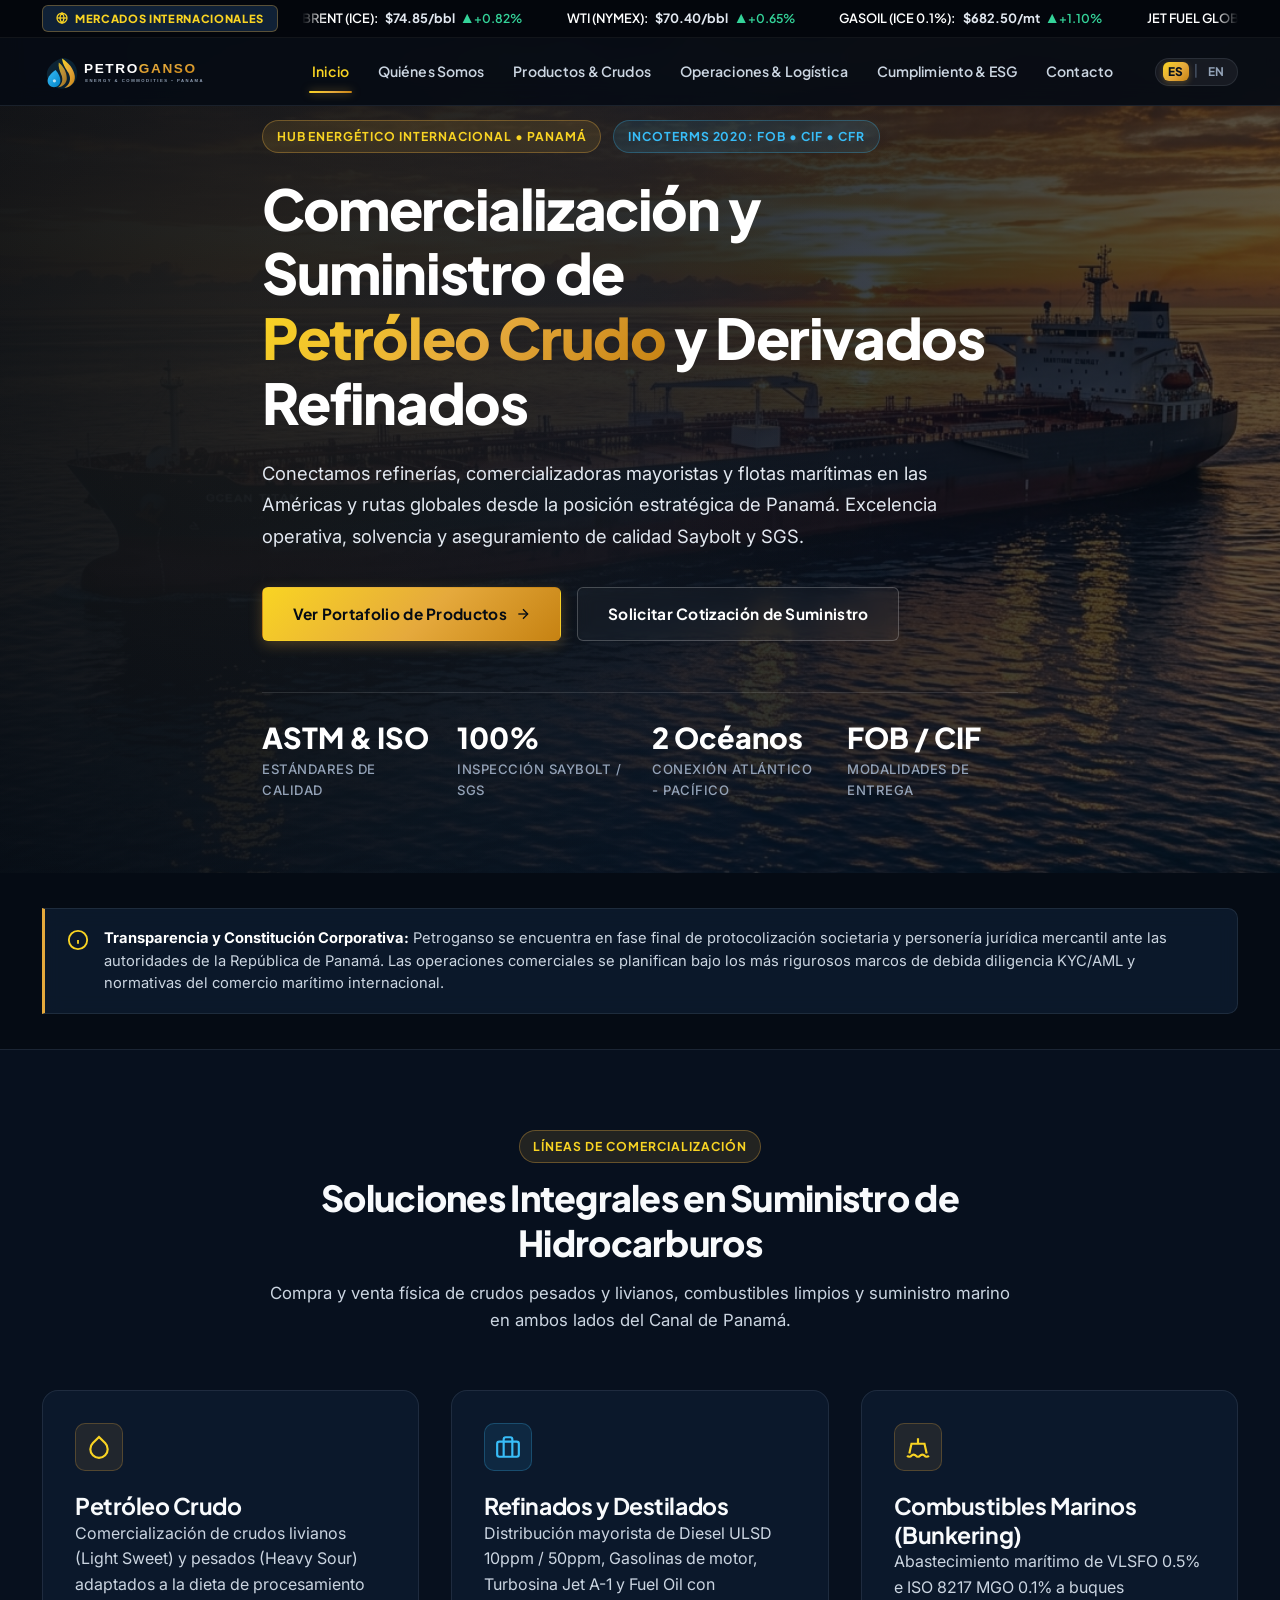
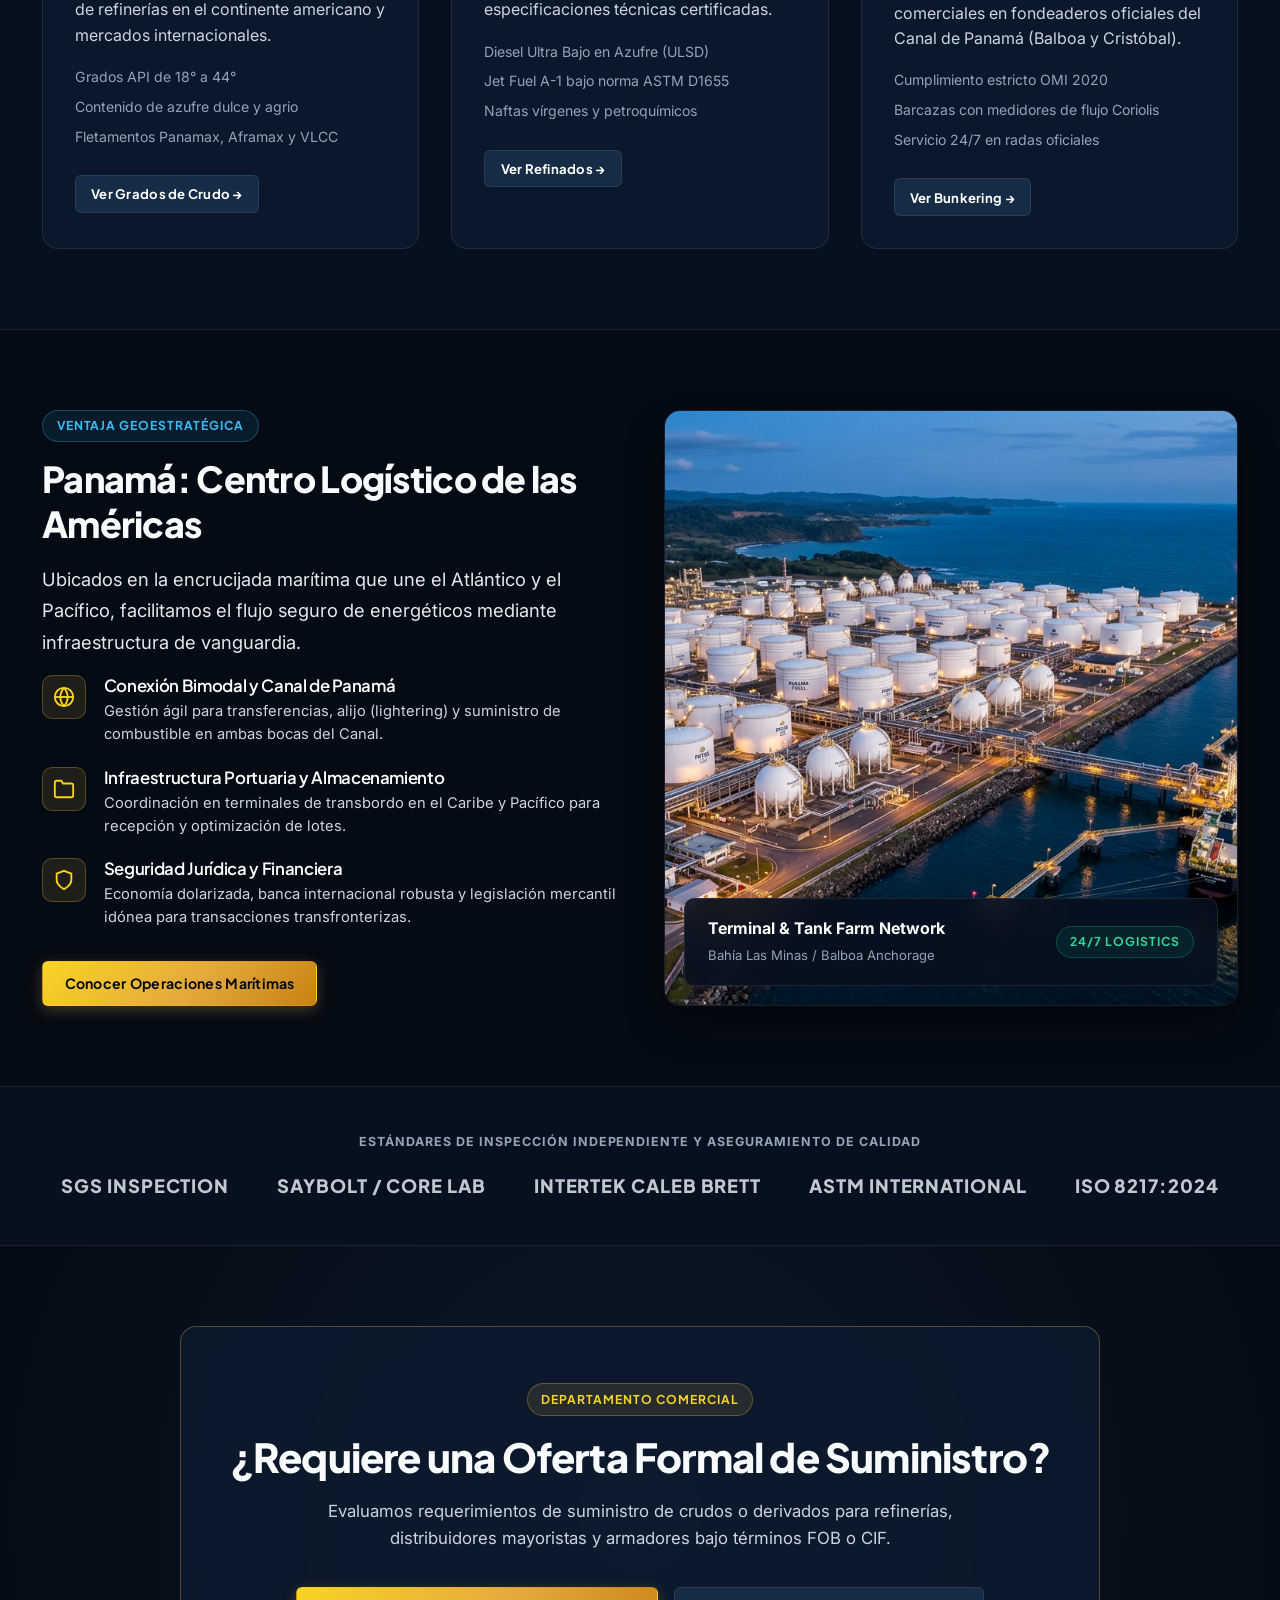
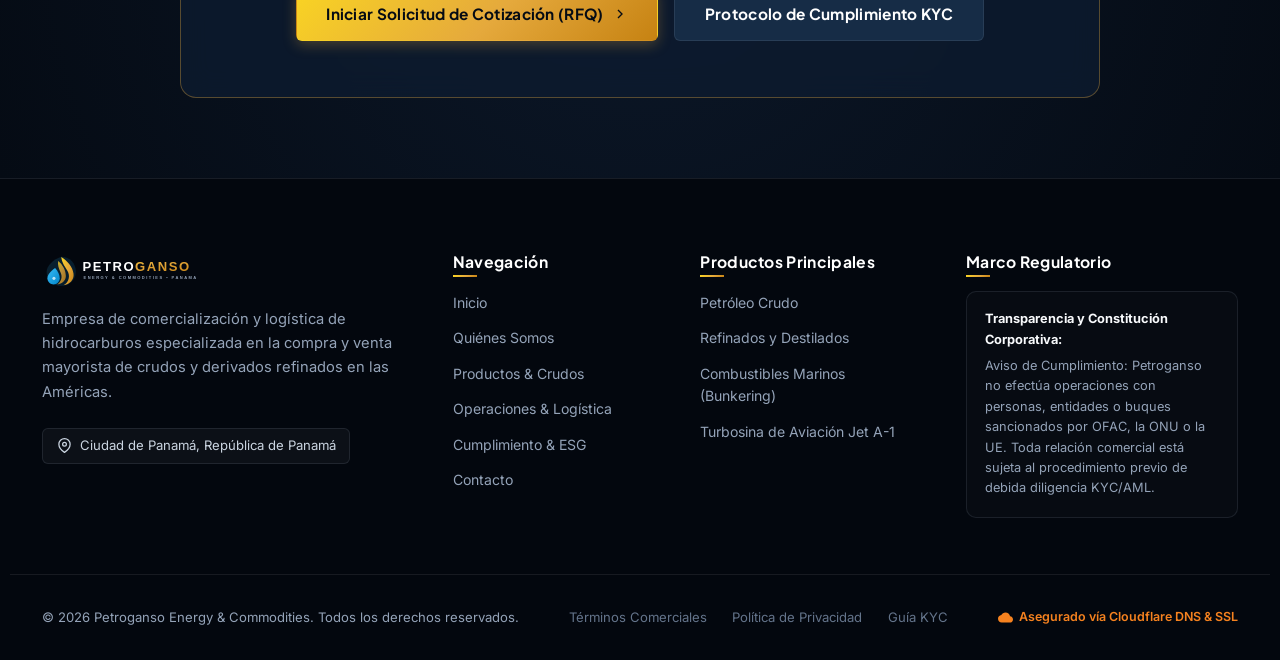
==== commit 62b43e8a: "feat: HD 720p transit video for nosotros.html and remove header CTA button across pages" ====
--- a/index.html
+++ b/index.html
@@ -43,9 +43,6 @@
         <a href="operaciones.html" class="nav-link" data-i18n="nav_operations">Operaciones &amp; Logística</a>
         <a href="cumplimiento.html" class="nav-link" data-i18n="nav_compliance">Cumplimiento &amp; ESG</a>
         <a href="contacto.html" class="nav-link" data-i18n="nav_contact">Contacto</a>
-        <div class="mobile-cta" style="display:none;">
-          <a href="contacto.html" class="btn btn-primary" style="width:100%;" data-i18n="nav_cta">Solicitar Suministro</a>
-        </div>
       </nav>
 
       <div class="nav-actions">
@@ -55,11 +52,6 @@
           <span class="lang-divider">|</span>
           <button type="button" class="lang-btn" data-lang="en">EN</button>
         </div>
-
-        <a href="contacto.html" class="btn btn-primary" id="btnHeaderRfq">
-          <span data-i18n="nav_cta">Solicitar Suministro</span>
-          <svg width="15" height="15" viewBox="0 0 24 24" fill="none" stroke="currentColor" stroke-width="2.5"><polyline points="9 18 15 12 9 6"></polyline></svg>
-        </a>
       </div>
 
       <button class="mobile-toggle" id="mobileMenuToggle" aria-label="Abrir menú" aria-expanded="false">
--- a/css/pages.css
+++ b/css/pages.css
@@ -142,15 +142,97 @@
   min-height: 380px;
 }
 
-.hub-visual-card img {
+.hub-visual-card img,
+.hub-visual-card video {
   width: 100%;
   height: 100%;
   object-fit: cover;
   transition: transform var(--transition-slow);
+  display: block;
 }
 
 .hub-visual-card:hover img {
   transform: scale(1.03);
+}
+
+.video-container {
+  position: relative;
+  border-radius: var(--radius-lg);
+  overflow: hidden;
+  box-shadow: var(--shadow-lg);
+  border: 1px solid var(--border-subtle);
+  height: 100%;
+  min-height: 400px;
+  background: #03060C;
+}
+
+.video-container video {
+  width: 100%;
+  height: 100%;
+  object-fit: cover;
+  display: block;
+}
+
+.video-overlay-gradient {
+  position: absolute;
+  inset: 0;
+  background: linear-gradient(180deg, rgba(7, 16, 30, 0.1) 0%, rgba(5, 11, 20, 0.75) 100%);
+  pointer-events: none;
+}
+
+.video-play-btn {
+  position: absolute;
+  top: 1.1rem;
+  right: 1.1rem;
+  width: 38px;
+  height: 38px;
+  border-radius: var(--radius-full);
+  background: rgba(7, 16, 30, 0.75);
+  backdrop-filter: blur(8px);
+  border: 1px solid var(--border-subtle);
+  color: #FFFFFF;
+  display: flex;
+  align-items: center;
+  justify-content: center;
+  cursor: pointer;
+  transition: all var(--transition-fast);
+  z-index: 10;
+}
+
+.video-play-btn:hover {
+  background: var(--gold-500);
+  color: #07101E;
+  transform: scale(1.08);
+}
+
+.live-indicator {
+  display: inline-flex;
+  align-items: center;
+  gap: 0.4rem;
+  font-size: 0.72rem;
+  color: var(--emerald-400);
+  font-weight: 700;
+  text-transform: uppercase;
+  letter-spacing: 0.05em;
+  background: rgba(16, 185, 129, 0.12);
+  border: 1px solid rgba(16, 185, 129, 0.3);
+  padding: 0.2rem 0.55rem;
+  border-radius: var(--radius-full);
+}
+
+.live-pulse-dot {
+  width: 6px;
+  height: 6px;
+  border-radius: var(--radius-full);
+  background: var(--emerald-400);
+  box-shadow: 0 0 8px var(--emerald-400);
+  animation: pulse-dot 1.8s infinite;
+}
+
+@keyframes pulse-dot {
+  0% { transform: scale(0.95); opacity: 0.8; }
+  50% { transform: scale(1.3); opacity: 1; }
+  100% { transform: scale(0.95); opacity: 0.8; }
 }
 
 .hub-badge-float {
@@ -163,6 +245,7 @@
   padding: 1.1rem 1.4rem;
   border-radius: var(--radius-md);
   border: 1px solid var(--border-subtle);
+  z-index: 5;
 }
 
 .hub-points {
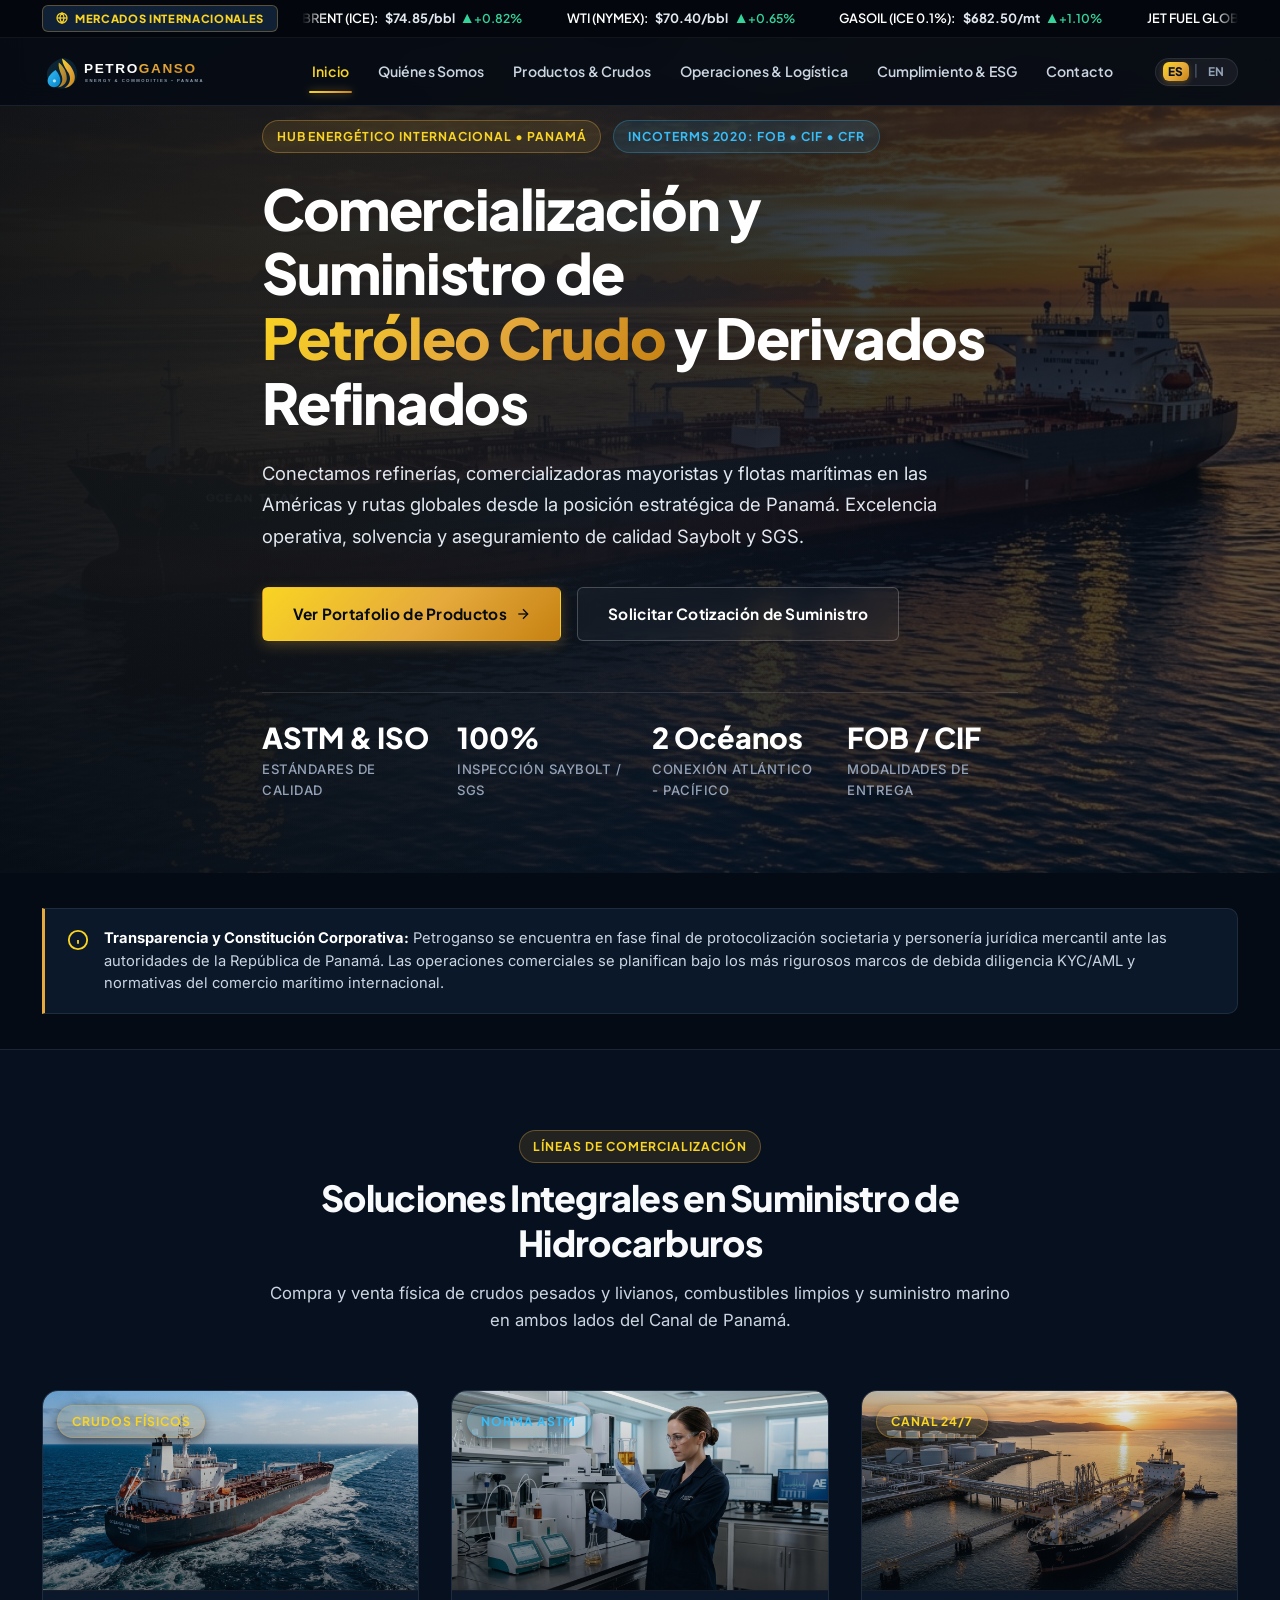
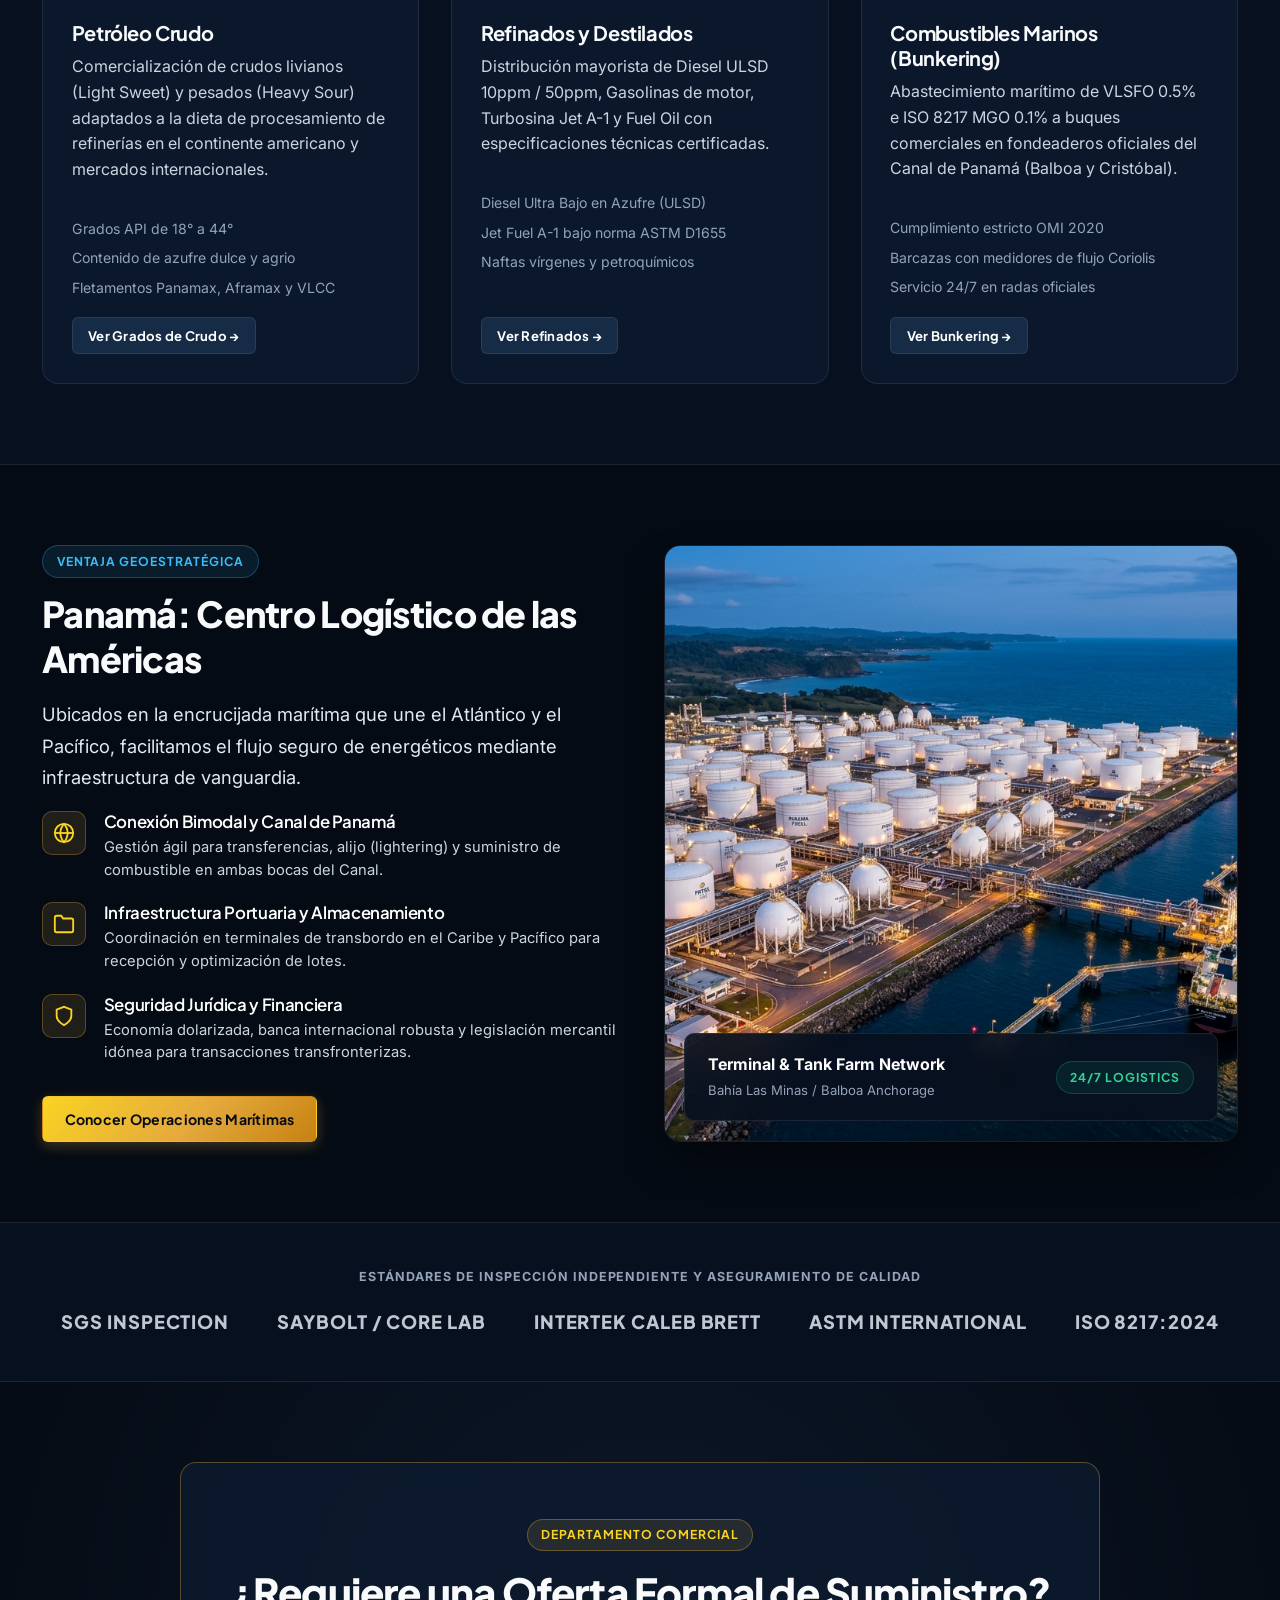
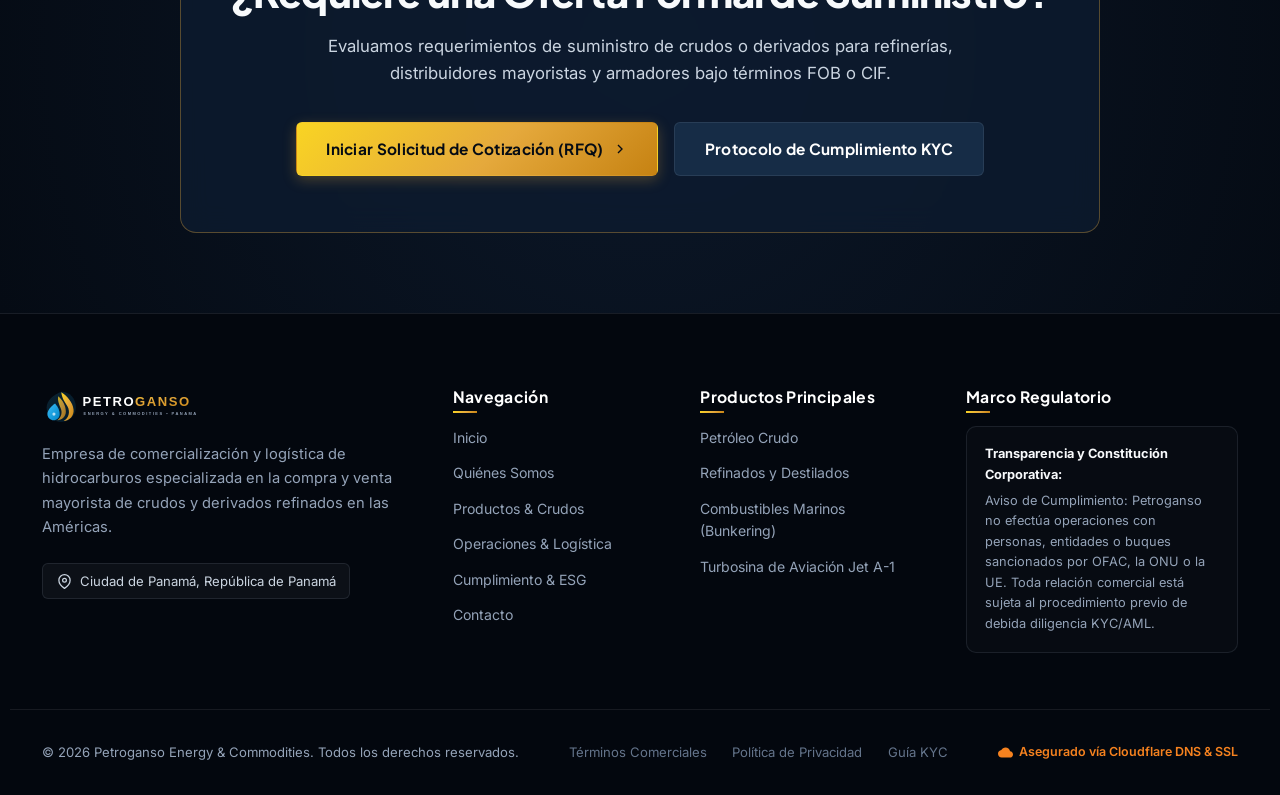
==== commit db62a521: "feat(visuals): add Chevron-style corporate energy imagery and feature cards" ====
--- a/index.html
+++ b/index.html
@@ -142,49 +142,61 @@
       </div>
 
       <div class="grid-3">
-        <!-- Card 1 -->
-        <div class="glass-card">
-          <div class="product-icon-wrap gold" style="margin-bottom:1.3rem;">
-            <svg width="26" height="26" viewBox="0 0 24 24" fill="none" stroke="currentColor" stroke-width="2"><path d="M12 2.69l5.66 5.66a8 8 0 1 1-11.31 0z"></path></svg>
-          </div>
-          <h3 data-i18n="card_crude_title">Petróleo Crudo</h3>
-          <p data-i18n="card_crude_desc">Comercialización de crudos livianos (Light Sweet) y pesados (Heavy Sour) adaptados a la dieta de procesamiento de refinerías en el continente americano y mercados internacionales.</p>
-          <ul style="margin: 1.1rem 0; font-size:0.88rem; color:var(--text-muted); display:flex; flex-direction:column; gap:0.45rem;">
-            <li data-i18n="card_crude_feat1">✓ Grados API de 18° a 44°</li>
-            <li data-i18n="card_crude_feat2">✓ Contenido de azufre dulce y agrio</li>
-            <li data-i18n="card_crude_feat3">✓ Fletamentos Panamax, Aframax y VLCC</li>
-          </ul>
-          <a href="productos.html#crudo" class="btn btn-secondary btn-sm" style="margin-top:0.6rem;" data-i18n="card_crude_link">Ver Grados de Crudo →</a>
-        </div>
-
-        <!-- Card 2 -->
-        <div class="glass-card">
-          <div class="product-icon-wrap" style="margin-bottom:1.3rem;">
-            <svg width="26" height="26" viewBox="0 0 24 24" fill="none" stroke="currentColor" stroke-width="2"><rect x="2" y="7" width="20" height="14" rx="2" ry="2"></rect><path d="M16 21V5a2 2 0 0 0-2-2h-4a2 2 0 0 0-2 2v16"></path></svg>
-          </div>
-          <h3 data-i18n="card_refined_title">Refinados y Destilados</h3>
-          <p data-i18n="card_refined_desc">Distribución mayorista de Diesel ULSD 10ppm / 50ppm, Gasolinas de motor, Turbosina Jet A-1 y Fuel Oil con especificaciones técnicas certificadas.</p>
-          <ul style="margin: 1.1rem 0; font-size:0.88rem; color:var(--text-muted); display:flex; flex-direction:column; gap:0.45rem;">
-            <li data-i18n="card_refined_feat1">✓ Diesel Ultra Bajo en Azufre (ULSD)</li>
-            <li data-i18n="card_refined_feat2">✓ Jet Fuel A-1 bajo norma ASTM D1655</li>
-            <li data-i18n="card_refined_feat3">✓ Naftas vírgenes y petroquímicos</li>
-          </ul>
-          <a href="productos.html#refinados" class="btn btn-secondary btn-sm" style="margin-top:0.6rem;" data-i18n="card_refined_link">Ver Refinados →</a>
-        </div>
-
-        <!-- Card 3 -->
-        <div class="glass-card">
-          <div class="product-icon-wrap gold" style="margin-bottom:1.3rem;">
-            <svg width="26" height="26" viewBox="0 0 24 24" fill="none" stroke="currentColor" stroke-width="2"><path d="M2 20a2.4 2.4 0 0 0 2 1 2.4 2.4 0 0 0 2-1 2.4 2.4 0 0 1 2-1 2.4 2.4 0 0 1 2 1 2.4 2.4 0 0 0 2 1 2.4 2.4 0 0 0 2-1 2.4 2.4 0 0 1 2-1 2.4 2.4 0 0 1 2 1 2.4 2.4 0 0 0 2 1 2.4 2.4 0 0 0 2-1"></path><path d="M4 18l2-9h12l2 9"></path><path d="M12 4v5"></path></svg>
-          </div>
-          <h3 data-i18n="card_bunker_title">Combustibles Marinos (Bunkering)</h3>
-          <p data-i18n="card_bunker_desc">Abastecimiento marítimo de VLSFO 0.5% e ISO 8217 MGO 0.1% a buques comerciales en fondeaderos oficiales del Canal de Panamá (Balboa y Cristóbal).</p>
-          <ul style="margin: 1.1rem 0; font-size:0.88rem; color:var(--text-muted); display:flex; flex-direction:column; gap:0.45rem;">
-            <li data-i18n="card_bunker_feat1">✓ Cumplimiento estricto OMI 2020</li>
-            <li data-i18n="card_bunker_feat2">✓ Barcazas con medidores de flujo Coriolis</li>
-            <li data-i18n="card_bunker_feat3">✓ Servicio 24/7 en radas oficiales</li>
-          </ul>
-          <a href="productos.html#bunkering" class="btn btn-secondary btn-sm" style="margin-top:0.6rem;" data-i18n="card_bunker_link">Ver Bunkering →</a>
+        <!-- Card 1: Crude Oil with Tanker Photo -->
+        <div class="glass-card card-with-media">
+          <div class="card-media-wrap">
+            <img src="assets/images/tanker-transit.jpg" alt="Buque Tanquero Aframax de Transporte de Crudo" width="600" height="340" loading="lazy">
+            <span class="badge badge-gold card-media-badge" data-i18n="badge_crude_card">Crudos Físicos</span>
+            <div class="card-media-overlay"></div>
+          </div>
+          <div class="card-content">
+            <h3 data-i18n="card_crude_title">Petróleo Crudo</h3>
+            <p data-i18n="card_crude_desc">Comercialización de crudos livianos (Light Sweet) y pesados (Heavy Sour) adaptados a la dieta de procesamiento de refinerías en el continente americano y mercados internacionales.</p>
+            <ul style="margin: 1.1rem 0; font-size:0.88rem; color:var(--text-muted); display:flex; flex-direction:column; gap:0.45rem;">
+              <li data-i18n="card_crude_feat1">✓ Grados API de 18° a 44°</li>
+              <li data-i18n="card_crude_feat2">✓ Contenido de azufre dulce y agrio</li>
+              <li data-i18n="card_crude_feat3">✓ Fletamentos Panamax, Aframax y VLCC</li>
+            </ul>
+            <a href="productos.html#crudo" class="btn btn-secondary btn-sm" data-i18n="card_crude_link">Ver Grados de Crudo →</a>
+          </div>
+        </div>
+
+        <!-- Card 2: Refined Fuels with Laboratory Photo -->
+        <div class="glass-card card-with-media">
+          <div class="card-media-wrap">
+            <img src="assets/images/quality-lab.jpg" alt="Laboratorio de Certificación y Control de Calidad" width="600" height="340" loading="lazy">
+            <span class="badge badge-blue card-media-badge" data-i18n="badge_refined_card">Norma ASTM</span>
+            <div class="card-media-overlay"></div>
+          </div>
+          <div class="card-content">
+            <h3 data-i18n="card_refined_title">Refinados y Destilados</h3>
+            <p data-i18n="card_refined_desc">Distribución mayorista de Diesel ULSD 10ppm / 50ppm, Gasolinas de motor, Turbosina Jet A-1 y Fuel Oil con especificaciones técnicas certificadas.</p>
+            <ul style="margin: 1.1rem 0; font-size:0.88rem; color:var(--text-muted); display:flex; flex-direction:column; gap:0.45rem;">
+              <li data-i18n="card_refined_feat1">✓ Diesel Ultra Bajo en Azufre (ULSD)</li>
+              <li data-i18n="card_refined_feat2">✓ Jet Fuel A-1 bajo norma ASTM D1655</li>
+              <li data-i18n="card_refined_feat3">✓ Naftas vírgenes y petroquímicos</li>
+            </ul>
+            <a href="productos.html#refinados" class="btn btn-secondary btn-sm" data-i18n="card_refined_link">Ver Refinados →</a>
+          </div>
+        </div>
+
+        <!-- Card 3: Marine Bunkering with Terminal Berth Photo -->
+        <div class="glass-card card-with-media">
+          <div class="card-media-wrap">
+            <img src="assets/images/terminal-berth.jpg" alt="Terminal Marino de Combustible y Bunkering" width="600" height="340" loading="lazy">
+            <span class="badge badge-gold card-media-badge" data-i18n="badge_bunker_card">Canal 24/7</span>
+            <div class="card-media-overlay"></div>
+          </div>
+          <div class="card-content">
+            <h3 data-i18n="card_bunker_title">Combustibles Marinos (Bunkering)</h3>
+            <p data-i18n="card_bunker_desc">Abastecimiento marítimo de VLSFO 0.5% e ISO 8217 MGO 0.1% a buques comerciales en fondeaderos oficiales del Canal de Panamá (Balboa y Cristóbal).</p>
+            <ul style="margin: 1.1rem 0; font-size:0.88rem; color:var(--text-muted); display:flex; flex-direction:column; gap:0.45rem;">
+              <li data-i18n="card_bunker_feat1">✓ Cumplimiento estricto OMI 2020</li>
+              <li data-i18n="card_bunker_feat2">✓ Barcazas con medidores de flujo Coriolis</li>
+              <li data-i18n="card_bunker_feat3">✓ Servicio 24/7 en radas oficiales</li>
+            </ul>
+            <a href="productos.html#bunkering" class="btn btn-secondary btn-sm" data-i18n="card_bunker_link">Ver Bunkering →</a>
+          </div>
         </div>
       </div>
     </div>
--- a/css/style.css
+++ b/css/style.css
@@ -797,6 +797,62 @@
 }
 
 /* ==========================================================================
+   MOBILE BACKDROP & DRAWER HEADER
+   ========================================================================== */
+.nav-backdrop {
+  position: fixed;
+  inset: 0;
+  background: rgba(3, 7, 14, 0.78);
+  backdrop-filter: blur(6px);
+  -webkit-backdrop-filter: blur(6px);
+  z-index: 1040;
+  opacity: 0;
+  visibility: hidden;
+  transition: opacity 0.3s ease, visibility 0.3s ease;
+  pointer-events: none;
+}
+
+.nav-backdrop.active {
+  opacity: 1;
+  visibility: visible;
+  pointer-events: auto;
+}
+
+.nav-drawer-header {
+  display: none;
+  width: 100%;
+  align-items: center;
+  justify-content: space-between;
+  padding-bottom: 1.2rem;
+  margin-bottom: 0.8rem;
+  border-bottom: 1px solid rgba(255, 255, 255, 0.1);
+}
+
+.nav-drawer-header img {
+  height: 26px;
+  width: auto;
+}
+
+.nav-drawer-close {
+  background: rgba(255, 255, 255, 0.08);
+  border: 1px solid var(--border-subtle);
+  border-radius: var(--radius-sm);
+  color: #FFFFFF;
+  width: 36px;
+  height: 36px;
+  display: flex;
+  align-items: center;
+  justify-content: center;
+  cursor: pointer;
+  transition: all var(--transition-fast);
+}
+
+.nav-drawer-close:hover {
+  background: var(--gold-500);
+  color: #07101E;
+}
+
+/* ==========================================================================
    RESPONSIVE QUERIES
    ========================================================================== */
 @media (max-width: 1120px) {
@@ -807,32 +863,38 @@
   .nav-link {
     font-size: 0.82rem;
   }
-  .btn-primary {
-    padding: 0.55rem 1rem;
-    font-size: 0.82rem;
-  }
 }
 
 @media (max-width: 992px) {
   .mobile-toggle {
-    display: block;
+    display: flex;
+    align-items: center;
+    justify-content: center;
+    position: relative;
+    z-index: 1100;
+  }
+
+  .nav-drawer-header {
+    display: flex;
   }
 
   .nav-menu {
     position: fixed;
     top: 0;
     right: -100%;
-    width: 82%;
-    max-width: 360px;
+    width: 84%;
+    max-width: 340px;
     height: 100vh;
+    height: 100dvh;
     background: #07101E;
     flex-direction: column;
     align-items: flex-start;
-    padding: 6rem 2.2rem 3rem 2.2rem;
-    box-shadow: -10px 0 30px rgba(0, 0, 0, 0.8);
-    transition: right var(--transition-normal);
+    padding: 1.5rem 1.8rem 3rem 1.8rem;
+    box-shadow: -10px 0 35px rgba(0, 0, 0, 0.85);
+    transition: right 0.35s cubic-bezier(0.4, 0, 0.2, 1);
     z-index: 1050;
     overflow-y: auto;
+    -webkit-overflow-scrolling: touch;
     border-left: 1px solid var(--border-subtle);
     margin: 0;
   }
@@ -844,22 +906,15 @@
   .nav-menu .nav-link {
     font-size: 1.05rem;
     width: 100%;
-    padding: 0.75rem 0;
-    border-bottom: 1px solid rgba(255, 255, 255, 0.05);
+    padding: 0.85rem 0;
+    border-bottom: 1px solid rgba(255, 255, 255, 0.06);
+    display: flex;
+    align-items: center;
+    justify-content: space-between;
   }
 
   .nav-actions {
     margin-left: auto;
-  }
-
-  .nav-actions .btn-primary {
-    display: none;
-  }
-
-  .nav-menu .mobile-cta {
-    display: block;
-    width: 100%;
-    margin-top: 1.8rem;
   }
 
   .grid-4 {
@@ -877,27 +932,159 @@
 }
 
 @media (max-width: 768px) {
+  .container {
+    padding-left: 1.25rem;
+    padding-right: 1.25rem;
+  }
+
+  .section {
+    padding: 3.8rem 0;
+  }
+
+  .section-header {
+    margin-bottom: 2.2rem;
+  }
+
+  h1 {
+    font-size: clamp(1.9rem, 6vw, 2.5rem);
+    line-height: 1.2;
+  }
+
+  h2 {
+    font-size: clamp(1.5rem, 5vw, 2rem);
+    line-height: 1.25;
+  }
+
   .grid-2, .grid-3, .grid-4 {
     grid-template-columns: 1fr;
+    gap: 1.5rem;
+  }
+
+  .glass-card {
+    padding: 1.5rem 1.25rem;
+  }
+
+  /* Header compact */
+  .navbar {
+    padding: 0.65rem 1.25rem;
+  }
+
+  .brand-logo img {
+    height: 33px;
+  }
+
+  .ticker-bar {
+    height: 35px;
   }
 
   .ticker-wrap {
-    padding: 0 1rem;
+    padding: 0 1.25rem;
   }
 
   .ticker-label-box {
-    margin-right: 0.8rem;
-    font-size: 0.65rem;
-    padding: 0.2rem 0.5rem;
+    margin-right: 0.65rem;
+    font-size: 0.64rem;
+    padding: 0.15rem 0.45rem;
+  }
+
+  .ticker-item {
+    font-size: 0.74rem;
+    gap: 0.35rem;
+  }
+
+  .ticker-scroll {
+    gap: 1.8rem;
+  }
+
+  /* Notice Box */
+  .notice-box {
+    padding: 0.95rem 1.1rem;
+    margin: 1.5rem 0;
+    gap: 0.75rem;
+  }
+
+  .notice-box svg {
+    width: 20px;
+    height: 20px;
+  }
+
+  .notice-box p {
+    font-size: 0.85rem;
+    line-height: 1.55;
+  }
+
+  /* Footer */
+  .site-footer {
+    padding: 3.2rem 0 1.8rem 0;
   }
 
   .footer-top {
     grid-template-columns: 1fr;
+    gap: 2rem;
+    padding-bottom: 2.2rem;
   }
 
   .footer-bottom {
     flex-direction: column;
     text-align: center;
-    justify-content: center;
-  }
-}
+    gap: 0.8rem;
+    padding-top: 1.6rem;
+  }
+}
+
+@media (max-width: 480px) {
+  .container {
+    padding-left: 1rem;
+    padding-right: 1rem;
+  }
+
+  .navbar {
+    padding: 0.55rem 0.9rem;
+    gap: 0.5rem;
+  }
+
+  .brand-logo img {
+    height: 28px;
+  }
+
+  .ticker-wrap {
+    padding: 0 0.9rem;
+  }
+
+  .section {
+    padding: 3rem 0;
+  }
+
+  .glass-card {
+    padding: 1.3rem 1.1rem;
+  }
+
+  .btn {
+    font-size: 0.86rem;
+  }
+
+  .btn-lg {
+    padding: 0.75rem 1.3rem;
+    font-size: 0.88rem;
+  }
+
+  .lang-switcher {
+    padding: 0.15rem 0.35rem;
+    gap: 0.2rem;
+  }
+
+  .lang-btn {
+    font-size: 0.7rem;
+    padding: 0.12rem 0.3rem;
+  }
+}
+
+@media (max-width: 360px) {
+  .brand-logo img {
+    height: 25px;
+  }
+  
+  .ticker-label-box span:not(.live-dot) {
+    font-size: 0.58rem;
+  }
+}
--- a/css/pages.css
+++ b/css/pages.css
@@ -155,6 +155,71 @@
   transform: scale(1.03);
 }
 
+/* --------------------------------------------------------------------------
+   CHEVRON-STYLE VISUAL STORY & FEATURE CARDS
+   -------------------------------------------------------------------------- */
+.card-with-media {
+  padding: 0 !important;
+  display: flex;
+  flex-direction: column;
+  height: 100%;
+  overflow: hidden;
+}
+
+.card-media-wrap {
+  position: relative;
+  width: 100%;
+  height: 200px;
+  overflow: hidden;
+  border-bottom: 1px solid var(--border-subtle);
+  background: #03060C;
+}
+
+.card-media-wrap img {
+  width: 100%;
+  height: 100%;
+  object-fit: cover;
+  transition: transform 0.6s cubic-bezier(0.16, 1, 0.3, 1);
+  display: block;
+}
+
+.glass-card:hover .card-media-wrap img,
+.card-with-media:hover .card-media-wrap img {
+  transform: scale(1.06);
+}
+
+.card-media-badge {
+  position: absolute;
+  top: 0.9rem;
+  left: 0.9rem;
+  z-index: 2;
+  box-shadow: 0 4px 12px rgba(0, 0, 0, 0.5);
+}
+
+.card-media-overlay {
+  position: absolute;
+  inset: 0;
+  background: linear-gradient(180deg, rgba(7, 16, 30, 0.05) 0%, rgba(5, 11, 20, 0.6) 100%);
+  pointer-events: none;
+}
+
+.card-with-media .card-content {
+  padding: 1.8rem;
+  display: flex;
+  flex-direction: column;
+  flex: 1;
+}
+
+.card-with-media .card-content h3 {
+  margin-bottom: 0.6rem;
+  font-size: 1.25rem;
+}
+
+.card-with-media .card-content .btn {
+  margin-top: auto;
+  align-self: flex-start;
+}
+
 .video-container {
   position: relative;
   border-radius: var(--radius-lg);
@@ -490,9 +555,14 @@
   flex-shrink: 0;
 }
 
-/* --------------------------------------------------------------------------
-   RFQ TRADING DESK FORM (Clean, Spacious, Balanced)
-   -------------------------------------------------------------------------- */
+/* Contact Page Layout Grid */
+.contact-layout-grid {
+  display: grid;
+  grid-template-columns: repeat(2, 1fr);
+  gap: 3rem;
+  align-items: flex-start;
+}
+
 .rfq-card {
   background: var(--bg-surface);
   border: 1px solid var(--border-subtle);
@@ -500,6 +570,17 @@
   padding: 2.4rem;
   box-shadow: var(--shadow-lg);
   position: relative;
+  overflow: hidden;
+}
+
+.rfq-card::before {
+  content: '';
+  position: absolute;
+  top: 0;
+  left: 0;
+  right: 0;
+  height: 3px;
+  background: linear-gradient(90deg, var(--gold-500), var(--blue-500), var(--gold-400));
 }
 
 .form-grid {
@@ -512,9 +593,21 @@
   display: flex;
   flex-direction: column;
   gap: 0.45rem;
+  min-width: 0;
 }
 
 .form-group.full {
+  grid-column: span 2;
+}
+
+.form-group-row {
+  display: grid;
+  grid-template-columns: 1.6fr 1.2fr;
+  gap: 0.9rem;
+  align-items: flex-end;
+}
+
+.form-group-row.full {
   grid-column: span 2;
 }
 
@@ -523,9 +616,17 @@
   font-size: 0.84rem;
   font-weight: 600;
   color: var(--text-secondary);
+  display: block;
+  white-space: nowrap;
+  overflow: hidden;
+  text-overflow: ellipsis;
 }
 
 .form-control {
+  width: 100%;
+  display: block;
+  box-sizing: border-box;
+  min-height: 48px;
   background: rgba(5, 11, 20, 0.85);
   border: 1px solid rgba(255, 255, 255, 0.12);
   border-radius: var(--radius-sm);
@@ -544,11 +645,19 @@
 }
 
 select.form-control {
+  -webkit-appearance: none;
+  -moz-appearance: none;
   appearance: none;
   background-image: url("data:image/svg+xml,%3Csvg xmlns='http://www.w3.org/2000/svg' width='16' height='16' viewBox='0 0 24 24' fill='none' stroke='%2394A3B8' stroke-width='2' stroke-linecap='round' stroke-linejoin='round'%3E%3Cpath d='m6 9 6 6 6-6'/%3E%3C/svg%3E");
   background-repeat: no-repeat;
   background-position: right 1rem center;
   padding-right: 2.6rem;
+  cursor: pointer;
+}
+
+select.form-control option {
+  background: #0B1526;
+  color: #FFFFFF;
 }
 
 textarea.form-control {
@@ -556,37 +665,151 @@
   min-height: 100px;
 }
 
+/* Institutional Live Cargo Calculation Terminal */
 .rfq-calculation-box {
-  background: rgba(13, 27, 42, 0.9);
-  border: 1px solid var(--border-gold);
+  background: linear-gradient(135deg, rgba(13, 27, 42, 0.95), rgba(7, 16, 30, 0.98));
+  border: 1px solid rgba(229, 169, 60, 0.35);
   border-radius: var(--radius-md);
-  padding: 1.3rem 1.5rem;
+  padding: 1.25rem 1.4rem;
   margin: 1.4rem 0;
+  display: flex;
+  flex-direction: column;
+  gap: 1rem;
+  box-shadow: inset 0 1px 0 rgba(255, 255, 255, 0.05), 0 8px 24px rgba(0, 0, 0, 0.3);
+}
+
+.rfq-calc-header {
+  display: flex;
+  align-items: center;
+  justify-content: space-between;
+  padding-bottom: 0.65rem;
+  border-bottom: 1px solid rgba(255, 255, 255, 0.08);
+}
+
+.rfq-calc-header-title {
+  display: flex;
+  align-items: center;
+  gap: 0.55rem;
+  font-family: var(--font-heading);
+  font-size: 0.82rem;
+  font-weight: 600;
+  color: #E2E8F0;
+  text-transform: uppercase;
+  letter-spacing: 0.04em;
+}
+
+.live-pulse-dot {
+  width: 8px;
+  height: 8px;
+  border-radius: 50%;
+  background-color: var(--emerald-400);
+  box-shadow: 0 0 8px var(--emerald-400);
+  display: inline-block;
+  animation: pulse-dot 2s cubic-bezier(0.4, 0, 0.6, 1) infinite;
+}
+
+@keyframes pulse-dot {
+  0%, 100% { opacity: 1; transform: scale(1); }
+  50% { opacity: 0.4; transform: scale(0.85); }
+}
+
+.rfq-calc-badge {
+  font-size: 0.7rem;
+  padding: 0.2rem 0.55rem;
+  border-radius: 9999px;
+  background: rgba(229, 169, 60, 0.12);
+  color: var(--gold-400);
+  border: 1px solid rgba(229, 169, 60, 0.3);
+  font-weight: 500;
+}
+
+.rfq-calc-body {
   display: grid;
-  grid-template-columns: repeat(3, 1fr);
-  gap: 1rem;
-  align-items: center;
-}
-
-.rfq-calc-item {
+  grid-template-columns: repeat(2, 1fr);
+  gap: 0.9rem;
+}
+
+.rfq-calc-card {
+  background: rgba(5, 11, 20, 0.65);
+  border: 1px solid rgba(255, 255, 255, 0.06);
+  border-radius: var(--radius-sm);
+  padding: 0.8rem 1rem;
   display: flex;
   flex-direction: column;
-}
-
-.rfq-calc-item .calc-label {
-  font-size: 0.74rem;
+  gap: 0.25rem;
+}
+
+.rfq-calc-card .calc-label {
+  font-size: 0.72rem;
   text-transform: uppercase;
   color: var(--text-muted);
   font-weight: 600;
-  letter-spacing: 0.05em;
-  margin-bottom: 0.2rem;
-}
-
-.rfq-calc-item .calc-val {
+  letter-spacing: 0.04em;
+}
+
+.rfq-calc-card .calc-val {
   font-family: var(--font-heading);
   font-size: 1.15rem;
   font-weight: 700;
   color: var(--gold-400);
+  word-break: break-word;
+}
+
+.rfq-calc-vessel-row {
+  display: flex;
+  align-items: center;
+  gap: 0.85rem;
+  padding: 0.8rem 1rem;
+  background: rgba(229, 169, 60, 0.06);
+  border: 1px dashed rgba(229, 169, 60, 0.35);
+  border-radius: var(--radius-sm);
+  color: #CBD5E1;
+}
+
+.rfq-calc-vessel-row svg {
+  color: var(--gold-400);
+  flex-shrink: 0;
+}
+
+.rfq-calc-vessel-info {
+  display: flex;
+  flex-direction: column;
+  gap: 0.15rem;
+  min-width: 0;
+}
+
+.rfq-calc-vessel-info .vessel-label {
+  font-size: 0.7rem;
+  color: var(--text-muted);
+  text-transform: uppercase;
+  font-weight: 600;
+  letter-spacing: 0.03em;
+}
+
+.rfq-calc-vessel-info .vessel-val {
+  font-family: var(--font-heading);
+  font-size: 0.92rem;
+  font-weight: 600;
+  color: #FFFFFF;
+  white-space: nowrap;
+  overflow: hidden;
+  text-overflow: ellipsis;
+}
+
+.btn-submit-rfq {
+  min-height: 52px;
+  display: flex;
+  align-items: center;
+  justify-content: center;
+  gap: 0.6rem;
+  font-weight: 600;
+  box-shadow: 0 4px 18px rgba(229, 169, 60, 0.25);
+  transition: all var(--transition-fast);
+}
+
+.btn-submit-rfq:hover {
+  box-shadow: 0 6px 24px rgba(229, 169, 60, 0.4);
+  transform: translateY(-1px);
 }
 
 .form-status-msg {
@@ -654,25 +877,380 @@
   line-height: 1.5;
 }
 
-/* Responsive adjustments */
+/* ==========================================================================
+   RESPONSIVE DESIGN - PAGES & INTERACTIVE COMPONENTS
+   ========================================================================== */
 @media (max-width: 900px) {
+  .hero-home {
+    min-height: auto;
+    padding-top: 7.2rem;
+    padding-bottom: 3.8rem;
+  }
+
   .hero-stats {
     grid-template-columns: repeat(2, 1fr);
-  }
+    gap: 1.5rem;
+  }
+
   .compliance-grid {
     grid-template-columns: 1fr;
   }
-  .rfq-card {
-    padding: 1.8rem 1.4rem;
-  }
-  .rfq-calculation-box {
-    grid-template-columns: 1fr;
-    gap: 0.8rem;
-  }
+
+  /* Contact Layout Mobile Stacking - RFQ Form comes first */
+  .contact-layout-grid {
+    display: flex !important;
+    flex-direction: column !important;
+    gap: 2.4rem !important;
+  }
+
+  .contact-layout-grid .rfq-card {
+    order: 1;
+    width: 100%;
+    box-sizing: border-box;
+    padding: 2rem 1.6rem;
+  }
+
+  .contact-layout-grid .contact-details-col {
+    order: 2;
+    width: 100%;
+    box-sizing: border-box;
+  }
+
   .form-grid {
     grid-template-columns: 1fr;
-  }
+    gap: 1.1rem;
+  }
+
   .form-group.full {
     grid-column: span 1;
   }
 }
+
+@media (max-width: 768px) {
+  .inner-hero {
+    padding-top: 6.8rem;
+    padding-bottom: 2.8rem;
+  }
+
+  .inner-hero h1 {
+    font-size: clamp(1.75rem, 5.5vw, 2.3rem);
+  }
+
+  .inner-hero .lead {
+    font-size: 0.95rem;
+    line-height: 1.6;
+  }
+
+  .video-container {
+    min-height: unset;
+    height: auto;
+    aspect-ratio: 16 / 9;
+    border-radius: var(--radius-md);
+    margin-top: 1.2rem;
+  }
+
+  .hub-visual-card {
+    min-height: 240px;
+    height: auto;
+    border-radius: var(--radius-md);
+    margin-top: 1.2rem;
+  }
+
+  .hub-point {
+    gap: 0.9rem;
+  }
+
+  .hub-point-icon {
+    width: 38px;
+    height: 38px;
+  }
+
+  .hub-point-icon svg {
+    width: 19px;
+    height: 19px;
+  }
+}
+
+@media (max-width: 640px) {
+  .hero-home {
+    padding-top: 6.2rem;
+    padding-bottom: 3rem;
+  }
+
+  .hero-title {
+    font-size: clamp(1.8rem, 7.2vw, 2.4rem);
+    line-height: 1.2;
+    margin-bottom: 1.1rem;
+  }
+
+  .hero-lead {
+    font-size: 0.94rem;
+    line-height: 1.6;
+    margin-bottom: 1.6rem;
+  }
+
+  .hero-badge-wrap {
+    gap: 0.4rem;
+    margin-bottom: 1.2rem;
+  }
+
+  .hero-badge-wrap .badge {
+    font-size: 0.68rem;
+    padding: 0.25rem 0.65rem;
+  }
+
+  .hero-cta-group {
+    flex-direction: column;
+    width: 100%;
+    gap: 0.75rem;
+    margin-bottom: 2.4rem;
+  }
+
+  .hero-cta-group .btn {
+    width: 100%;
+    justify-content: center;
+  }
+
+  .hero-stats {
+    grid-template-columns: repeat(2, 1fr);
+    gap: 1.1rem 0.9rem;
+    padding-top: 1.4rem;
+  }
+
+  .stat-item .stat-number {
+    font-size: 1.45rem;
+  }
+
+  .stat-item .stat-label {
+    font-size: 0.72rem;
+  }
+
+  /* Video Badge on mobile: compact broadcast-style live overlay */
+  .video-container {
+    overflow: hidden;
+    border-radius: var(--radius-md);
+  }
+
+  .hub-badge-float {
+    position: absolute;
+    bottom: 0.6rem;
+    left: 0.6rem;
+    right: 0.6rem;
+    padding: 0.5rem 0.75rem;
+    background: rgba(7, 16, 30, 0.85);
+    backdrop-filter: blur(8px);
+    -webkit-backdrop-filter: blur(8px);
+    border-radius: var(--radius-sm);
+  }
+
+  .hub-badge-float strong {
+    font-size: 0.82rem !important;
+  }
+
+  .hub-badge-float span {
+    font-size: 0.7rem !important;
+  }
+
+  .live-indicator {
+    padding: 0.15rem 0.45rem;
+    font-size: 0.64rem;
+  }
+
+  .video-play-btn {
+    top: 0.75rem;
+    right: 0.75rem;
+    width: 34px;
+    height: 34px;
+  }
+
+  /* Horizontal scrolling for product tabs on mobile */
+  .product-tabs {
+    justify-content: flex-start;
+    overflow-x: auto;
+    flex-wrap: nowrap;
+    padding: 0.3rem 0.1rem 0.7rem 0.1rem;
+    gap: 0.5rem;
+    -webkit-overflow-scrolling: touch;
+    scrollbar-width: none;
+    margin-bottom: 2rem;
+  }
+
+  .product-tabs::-webkit-scrollbar {
+    display: none;
+  }
+
+  .tab-btn {
+    white-space: nowrap;
+    padding: 0.5rem 1.05rem;
+    font-size: 0.82rem;
+    flex-shrink: 0;
+  }
+
+  /* Visual feature cards on mobile */
+  .card-media-wrap {
+    height: 180px;
+  }
+
+  .card-with-media .card-content {
+    padding: 1.4rem 1.15rem;
+  }
+
+  /* Form & RFQ Desk */
+  .rfq-card {
+    padding: 1.4rem 1.1rem;
+    border-radius: var(--radius-lg);
+  }
+
+  .form-grid {
+    grid-template-columns: 1fr;
+    gap: 1rem;
+  }
+
+  .form-group.full {
+    grid-column: span 1;
+  }
+
+  .form-group-row {
+    display: grid;
+    grid-template-columns: 1.4fr 1.1fr;
+    gap: 0.75rem;
+  }
+
+  .form-group-row.full {
+    grid-column: span 1;
+  }
+
+  .form-label {
+    font-size: 0.8rem;
+    white-space: normal;
+  }
+
+  .form-control, 
+  select.form-control, 
+  textarea.form-control {
+    font-size: 16px !important; /* Prevents iOS Safari auto-zoom */
+    padding: 0.72rem 0.85rem;
+    min-height: 48px;
+    box-sizing: border-box;
+    width: 100%;
+  }
+
+  select.form-control {
+    background-position: right 0.85rem center;
+    padding-right: 2.3rem;
+  }
+
+  .rfq-calculation-box {
+    padding: 1.05rem 0.95rem;
+    margin: 1.15rem 0;
+    gap: 0.85rem;
+  }
+
+  .rfq-calc-header {
+    flex-direction: column;
+    align-items: flex-start;
+    gap: 0.45rem;
+    padding-bottom: 0.55rem;
+  }
+
+  .rfq-calc-header-title {
+    font-size: 0.78rem;
+  }
+
+  .rfq-calc-badge {
+    font-size: 0.68rem;
+    padding: 0.15rem 0.5rem;
+  }
+
+  .rfq-calc-body {
+    grid-template-columns: 1fr 1fr;
+    gap: 0.65rem;
+  }
+
+  .rfq-calc-card {
+    padding: 0.65rem 0.75rem;
+  }
+
+  .rfq-calc-card .calc-label {
+    font-size: 0.68rem;
+  }
+
+  .rfq-calc-card .calc-val {
+    font-size: 1.02rem;
+  }
+
+  .rfq-calc-vessel-row {
+    padding: 0.7rem 0.8rem;
+    gap: 0.65rem;
+  }
+
+  .rfq-calc-vessel-info .vessel-label {
+    font-size: 0.68rem;
+  }
+
+  .rfq-calc-vessel-info .vessel-val {
+    font-size: 0.84rem;
+    white-space: normal;
+    word-break: break-word;
+  }
+
+  .btn-submit-rfq {
+    font-size: 0.92rem;
+    padding: 0.85rem 1rem;
+    white-space: normal;
+    text-align: center;
+    line-height: 1.35;
+    min-height: 48px;
+  }
+
+  .contact-card-item {
+    padding: 1.1rem 1rem;
+    gap: 0.85rem;
+  }
+
+  .contact-card-icon {
+    width: 38px;
+    height: 38px;
+  }
+
+  .contact-card-icon svg {
+    width: 20px;
+    height: 20px;
+  }
+}
+
+@media (max-width: 480px) {
+  .form-group-row {
+    grid-template-columns: 1fr;
+    gap: 0.9rem;
+  }
+
+  .rfq-card {
+    padding: 1.25rem 0.9rem;
+  }
+}
+
+@media (max-width: 400px) {
+  .hero-title {
+    font-size: 1.7rem;
+  }
+
+  .stat-item .stat-number {
+    font-size: 1.35rem;
+  }
+
+  .rfq-card {
+    padding: 1.15rem 0.75rem;
+  }
+
+  .rfq-calc-body {
+    grid-template-columns: 1fr;
+    gap: 0.5rem;
+  }
+
+  .btn-submit-rfq {
+    font-size: 0.86rem;
+    padding: 0.8rem 0.65rem;
+  }
+}
+
